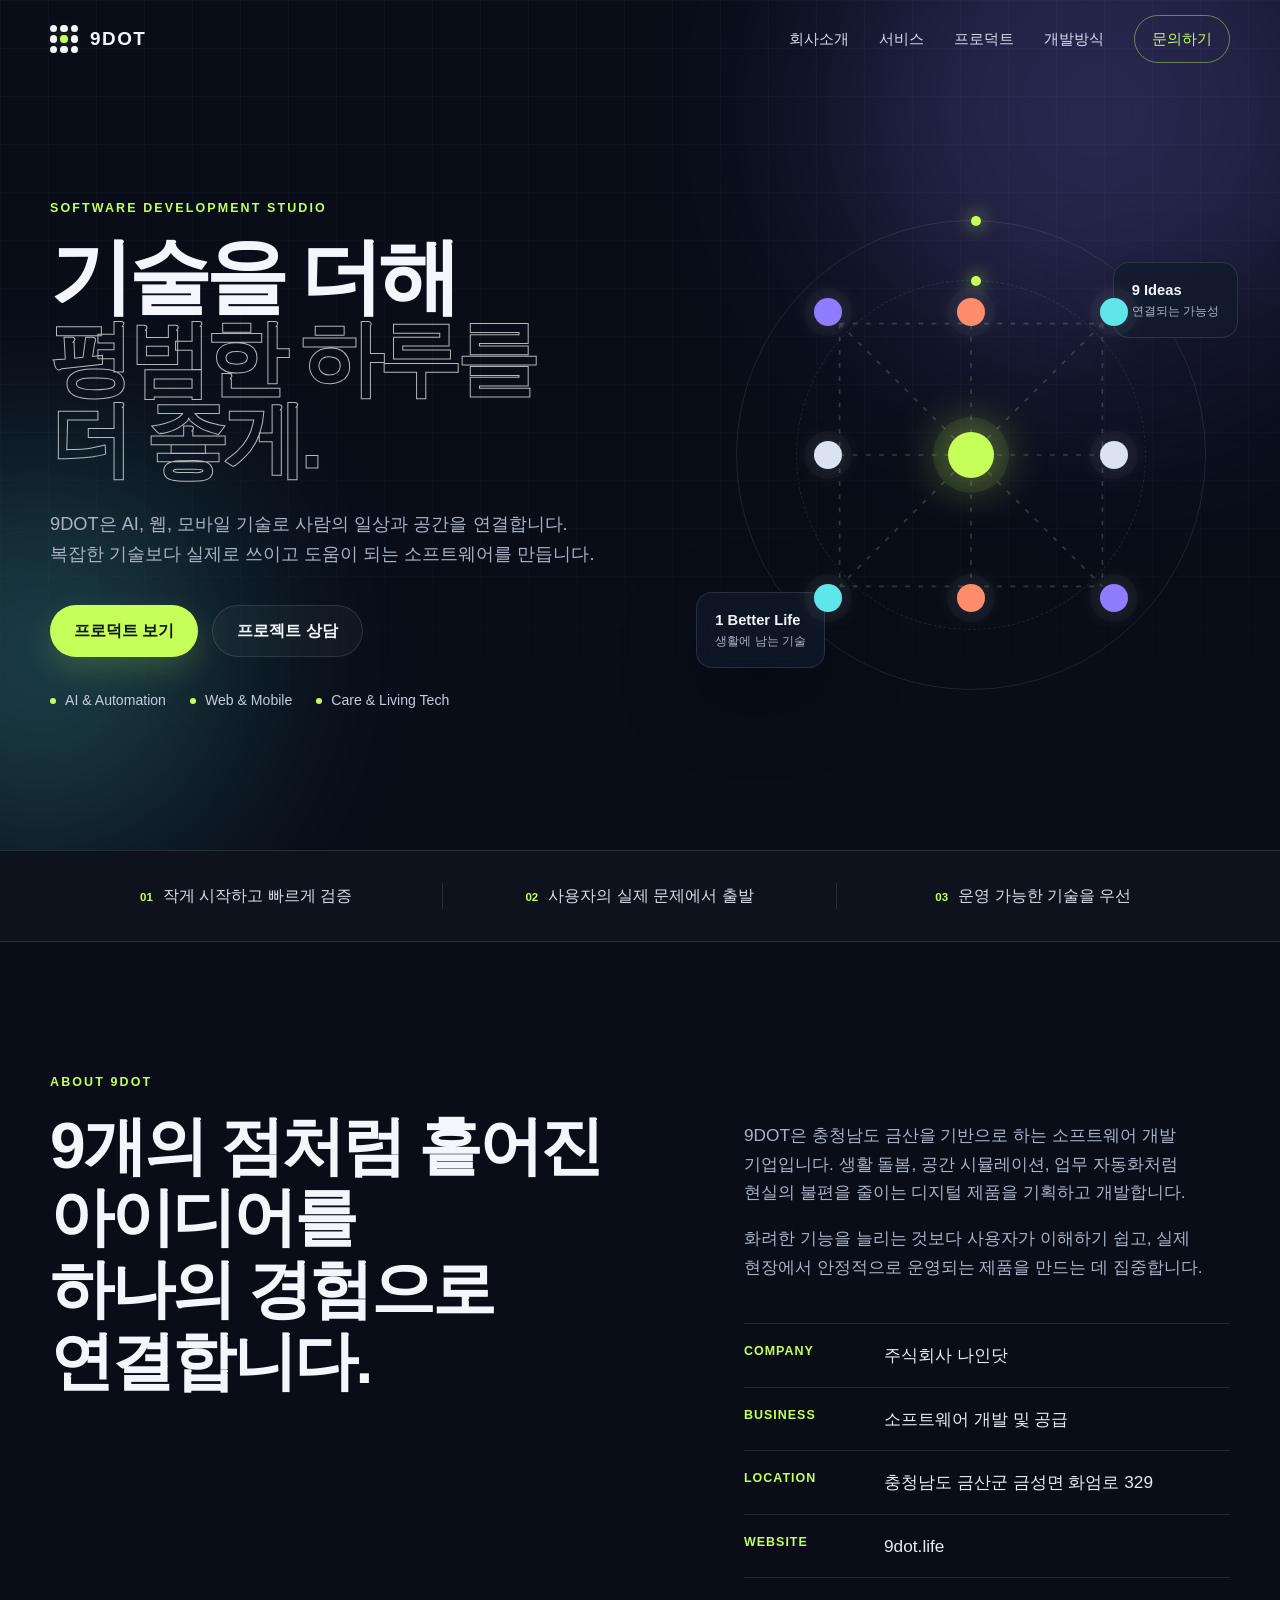
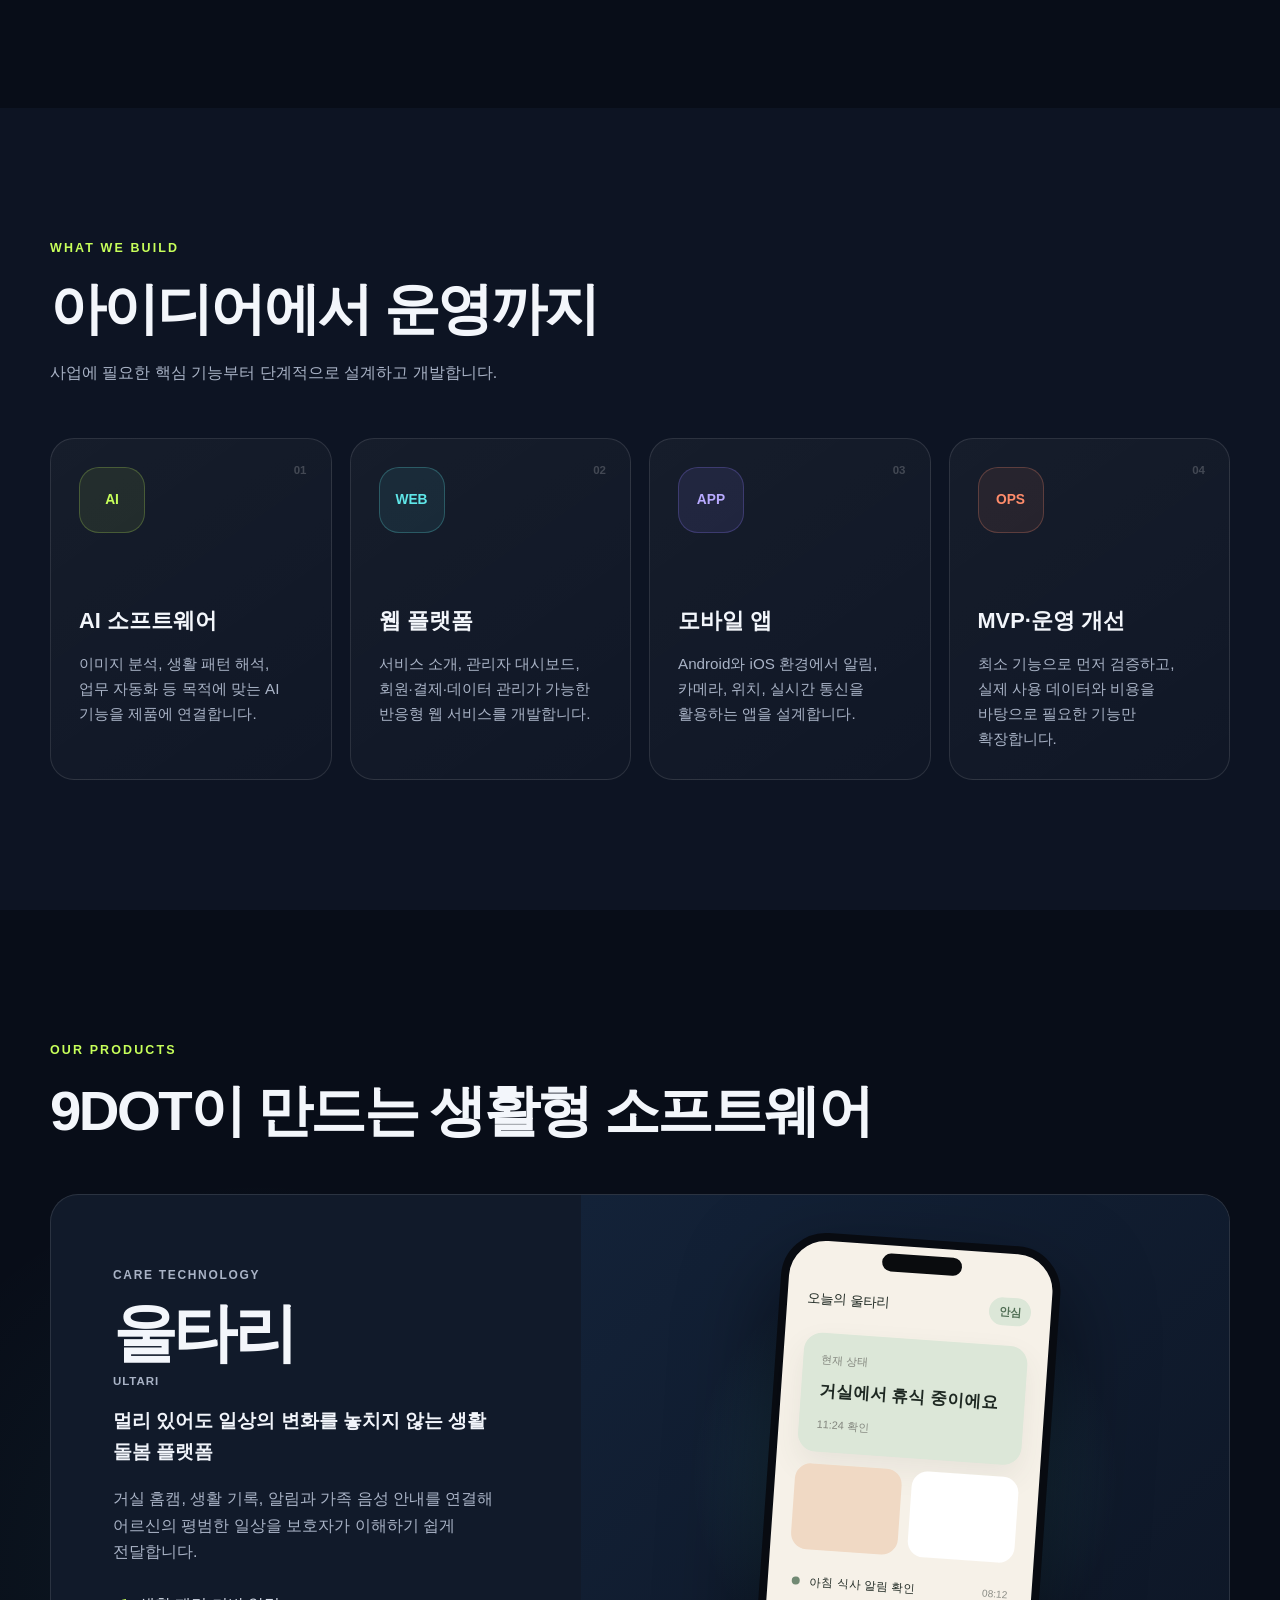
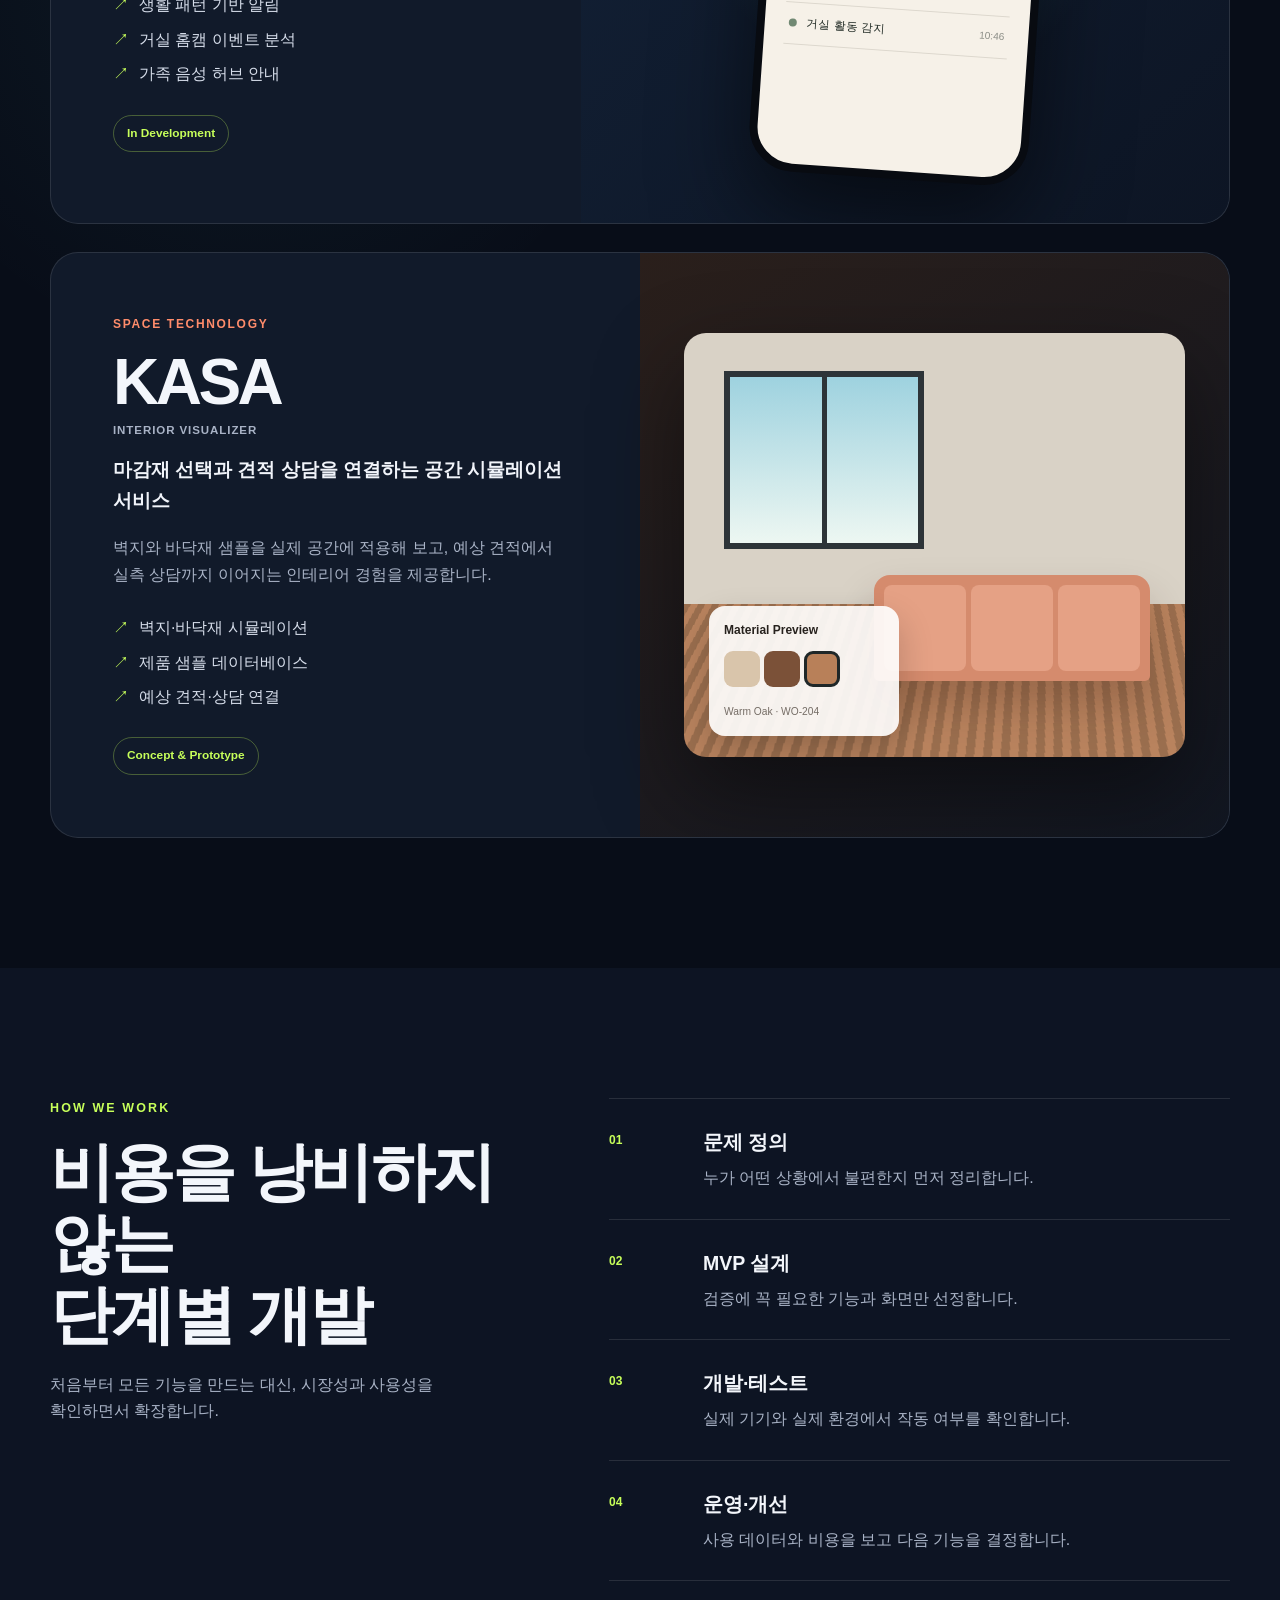
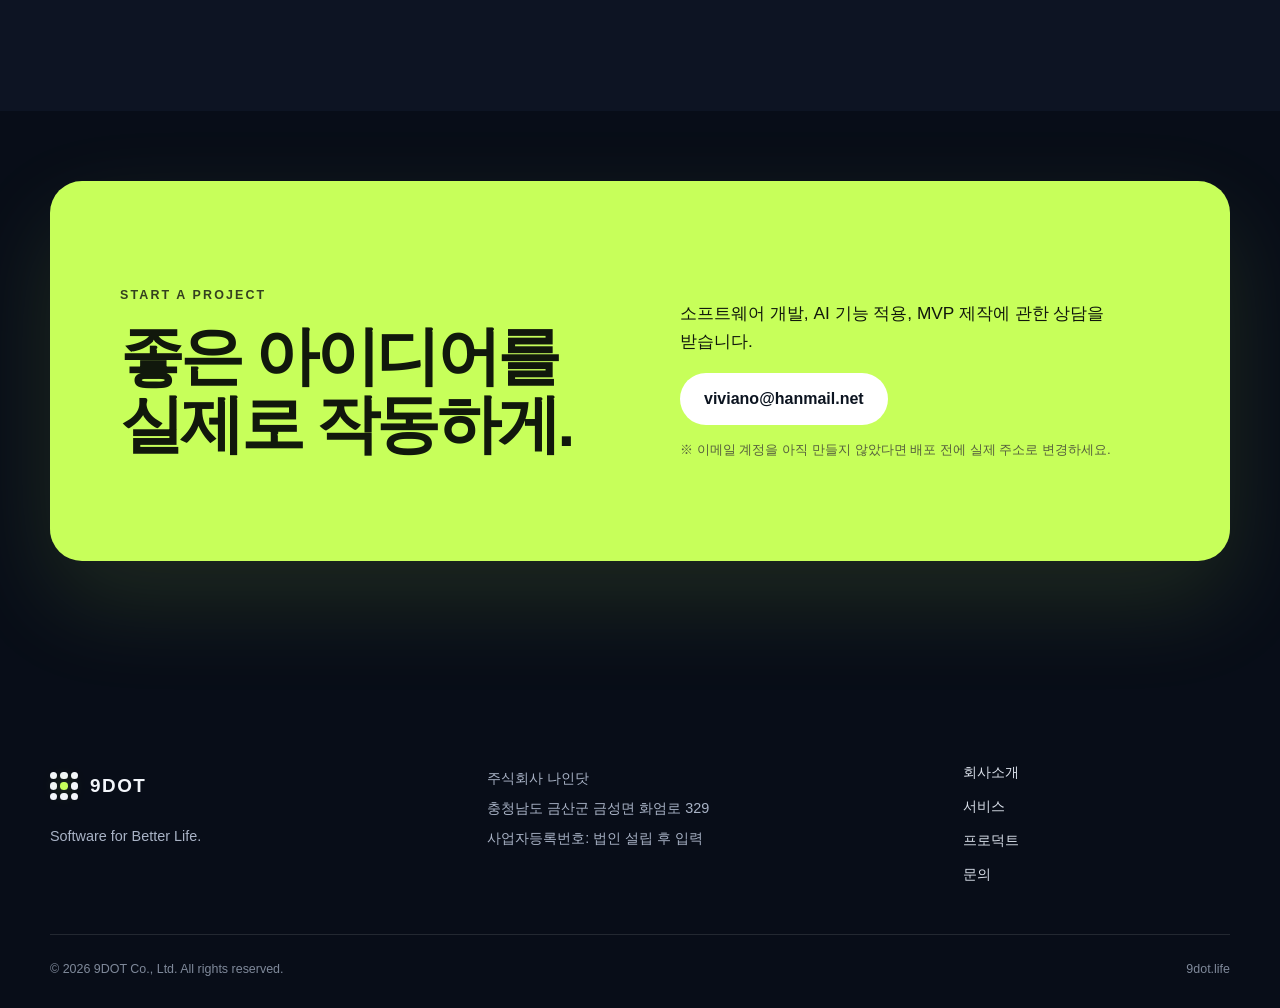
==== index.html @ e6e285f8 "Add files via upload" ====
<!doctype html>
<html lang="ko">
<head>
  <meta charset="utf-8" />
  <meta name="viewport" content="width=device-width, initial-scale=1" />
  <meta name="description" content="9DOT은 사람의 일상과 공간을 더 나은 경험으로 연결하는 소프트웨어 개발 기업입니다." />
  <meta name="theme-color" content="#0b1020" />
  <meta property="og:title" content="9DOT — Software for Better Life" />
  <meta property="og:description" content="AI, 웹·모바일, 생활 돌봄과 공간 경험을 연결하는 소프트웨어 개발 기업" />
  <meta property="og:type" content="website" />
  <meta property="og:url" content="https://9dot.life" />
  <title>9DOT | Software for Better Life</title>
  <link rel="icon" href="assets/favicon.svg" type="image/svg+xml" />
  <link rel="stylesheet" href="styles.css" />
</head>
<body>
  <a class="skip-link" href="#main">본문으로 바로가기</a>

  <header class="site-header" id="top">
    <div class="container nav-wrap">
      <a class="brand" href="#top" aria-label="9DOT 홈">
        <span class="brand-mark" aria-hidden="true">
          <i></i><i></i><i></i><i></i><i></i><i></i><i></i><i></i><i></i>
        </span>
        <span>9DOT</span>
      </a>

      <button class="menu-button" type="button" aria-expanded="false" aria-controls="primary-nav">
        <span></span><span></span><span></span>
        <span class="sr-only">메뉴 열기</span>
      </button>

      <nav id="primary-nav" class="primary-nav" aria-label="주요 메뉴">
        <a href="#about">회사소개</a>
        <a href="#services">서비스</a>
        <a href="#products">프로덕트</a>
        <a href="#process">개발방식</a>
        <a class="nav-cta" href="#contact">문의하기</a>
      </nav>
    </div>
  </header>

  <main id="main">
    <section class="hero section-grid">
      <div class="hero-glow glow-a"></div>
      <div class="hero-glow glow-b"></div>
      <div class="container hero-layout">
        <div class="hero-copy reveal">
          <p class="eyebrow">SOFTWARE DEVELOPMENT STUDIO</p>
          <h1>기술을 더해<br /><span>평범한 하루를 더 좋게.</span></h1>
          <p class="hero-text">
            9DOT은 AI, 웹, 모바일 기술로 사람의 일상과 공간을 연결합니다.
            복잡한 기술보다 실제로 쓰이고 도움이 되는 소프트웨어를 만듭니다.
          </p>
          <div class="hero-actions">
            <a class="button button-primary" href="#products">프로덕트 보기</a>
            <a class="button button-ghost" href="#contact">프로젝트 상담</a>
          </div>
          <ul class="hero-points" aria-label="핵심 분야">
            <li>AI &amp; Automation</li>
            <li>Web &amp; Mobile</li>
            <li>Care &amp; Living Tech</li>
          </ul>
        </div>

        <div class="hero-visual reveal" aria-label="9개의 점이 연결되는 그래픽">
          <div class="orbit orbit-1"></div>
          <div class="orbit orbit-2"></div>
          <div class="dot-matrix" aria-hidden="true">
            <span class="dot d1"></span><span class="dot d2"></span><span class="dot d3"></span>
            <span class="dot d4"></span><span class="dot d5 core"></span><span class="dot d6"></span>
            <span class="dot d7"></span><span class="dot d8"></span><span class="dot d9"></span>
            <svg class="connections" viewBox="0 0 360 360" aria-hidden="true">
              <path d="M70 70 L180 70 L290 70 M70 180 L180 180 L290 180 M70 290 L180 290 L290 290 M70 70 L70 180 L70 290 M180 70 L180 180 L180 290 M290 70 L290 180 L290 290 M70 70 L180 180 L290 290 M290 70 L180 180 L70 290" />
            </svg>
          </div>
          <div class="visual-card card-top">
            <strong>9 Ideas</strong>
            <span>연결되는 가능성</span>
          </div>
          <div class="visual-card card-bottom">
            <strong>1 Better Life</strong>
            <span>생활에 남는 기술</span>
          </div>
        </div>
      </div>
    </section>

    <section class="trust-strip" aria-label="9DOT 핵심 가치">
      <div class="container trust-grid">
        <p><span>01</span>작게 시작하고 빠르게 검증</p>
        <p><span>02</span>사용자의 실제 문제에서 출발</p>
        <p><span>03</span>운영 가능한 기술을 우선</p>
      </div>
    </section>

    <section id="about" class="section">
      <div class="container about-layout">
        <div class="section-heading reveal">
          <p class="eyebrow">ABOUT 9DOT</p>
          <h2>9개의 점처럼 흩어진 아이디어를<br />하나의 경험으로 연결합니다.</h2>
        </div>
        <div class="about-copy reveal">
          <p>
            9DOT은 충청남도 금산을 기반으로 하는 소프트웨어 개발 기업입니다.
            생활 돌봄, 공간 시뮬레이션, 업무 자동화처럼 현실의 불편을 줄이는 디지털 제품을 기획하고 개발합니다.
          </p>
          <p>
            화려한 기능을 늘리는 것보다 사용자가 이해하기 쉽고, 실제 현장에서 안정적으로 운영되는 제품을 만드는 데 집중합니다.
          </p>
          <dl class="company-facts">
            <div><dt>Company</dt><dd>주식회사 나인닷</dd></div>
            <div><dt>Business</dt><dd>소프트웨어 개발 및 공급</dd></div>
            <div><dt>Location</dt><dd>충청남도 금산군 금성면 화엄로 329</dd></div>
            <div><dt>Website</dt><dd>9dot.life</dd></div>
          </dl>
        </div>
      </div>
    </section>

    <section id="services" class="section section-muted">
      <div class="container">
        <div class="section-heading compact reveal">
          <p class="eyebrow">WHAT WE BUILD</p>
          <h2>아이디어에서 운영까지</h2>
          <p>사업에 필요한 핵심 기능부터 단계적으로 설계하고 개발합니다.</p>
        </div>

        <div class="service-grid">
          <article class="service-card reveal">
            <span class="service-number">01</span>
            <div class="service-icon" aria-hidden="true">AI</div>
            <h3>AI 소프트웨어</h3>
            <p>이미지 분석, 생활 패턴 해석, 업무 자동화 등 목적에 맞는 AI 기능을 제품에 연결합니다.</p>
          </article>
          <article class="service-card reveal">
            <span class="service-number">02</span>
            <div class="service-icon" aria-hidden="true">WEB</div>
            <h3>웹 플랫폼</h3>
            <p>서비스 소개, 관리자 대시보드, 회원·결제·데이터 관리가 가능한 반응형 웹 서비스를 개발합니다.</p>
          </article>
          <article class="service-card reveal">
            <span class="service-number">03</span>
            <div class="service-icon" aria-hidden="true">APP</div>
            <h3>모바일 앱</h3>
            <p>Android와 iOS 환경에서 알림, 카메라, 위치, 실시간 통신을 활용하는 앱을 설계합니다.</p>
          </article>
          <article class="service-card reveal">
            <span class="service-number">04</span>
            <div class="service-icon" aria-hidden="true">OPS</div>
            <h3>MVP·운영 개선</h3>
            <p>최소 기능으로 먼저 검증하고, 실제 사용 데이터와 비용을 바탕으로 필요한 기능만 확장합니다.</p>
          </article>
        </div>
      </div>
    </section>

    <section id="products" class="section products-section">
      <div class="container">
        <div class="section-heading compact reveal">
          <p class="eyebrow">OUR PRODUCTS</p>
          <h2>9DOT이 만드는 생활형 소프트웨어</h2>
        </div>

        <div class="product-list">
          <article class="product-card product-ultari reveal">
            <div class="product-info">
              <p class="product-label">CARE TECHNOLOGY</p>
              <h3>울타리 <span>ULTARI</span></h3>
              <p class="product-lead">멀리 있어도 일상의 변화를 놓치지 않는 생활 돌봄 플랫폼</p>
              <p>
                거실 홈캠, 생활 기록, 알림과 가족 음성 안내를 연결해 어르신의 평범한 일상을 보호자가 이해하기 쉽게 전달합니다.
              </p>
              <ul>
                <li>생활 패턴 기반 알림</li>
                <li>거실 홈캠 이벤트 분석</li>
                <li>가족 음성 허브 안내</li>
              </ul>
              <span class="status-badge">In Development</span>
            </div>
            <div class="product-preview" aria-hidden="true">
              <div class="phone-frame">
                <div class="phone-top"></div>
                <div class="app-head"><span>오늘의 울타리</span><b>안심</b></div>
                <div class="app-card main-status"><small>현재 상태</small><strong>거실에서 휴식 중이에요</strong><span>11:24 확인</span></div>
                <div class="app-row"><div></div><div></div></div>
                <div class="app-log"><i></i><span>아침 식사 알림 확인</span><time>08:12</time></div>
                <div class="app-log"><i></i><span>거실 활동 감지</span><time>10:46</time></div>
              </div>
            </div>
          </article>

          <article class="product-card product-kasa reveal">
            <div class="product-info">
              <p class="product-label">SPACE TECHNOLOGY</p>
              <h3>KASA <span>INTERIOR VISUALIZER</span></h3>
              <p class="product-lead">마감재 선택과 견적 상담을 연결하는 공간 시뮬레이션 서비스</p>
              <p>
                벽지와 바닥재 샘플을 실제 공간에 적용해 보고, 예상 견적에서 실측 상담까지 이어지는 인테리어 경험을 제공합니다.
              </p>
              <ul>
                <li>벽지·바닥재 시뮬레이션</li>
                <li>제품 샘플 데이터베이스</li>
                <li>예상 견적·상담 연결</li>
              </ul>
              <span class="status-badge">Concept &amp; Prototype</span>
            </div>
            <div class="product-preview kasa-preview" aria-hidden="true">
              <div class="room-scene">
                <div class="room-wall"></div>
                <div class="room-floor"></div>
                <div class="window"><span></span><span></span></div>
                <div class="sofa"><i></i><i></i><i></i></div>
                <div class="material-panel">
                  <strong>Material Preview</strong>
                  <span class="swatch s1"></span><span class="swatch s2"></span><span class="swatch s3 active"></span>
                  <small>Warm Oak · WO-204</small>
                </div>
              </div>
            </div>
          </article>
        </div>
      </div>
    </section>

    <section id="process" class="section section-muted">
      <div class="container process-layout">
        <div class="section-heading reveal">
          <p class="eyebrow">HOW WE WORK</p>
          <h2>비용을 낭비하지 않는<br />단계별 개발</h2>
          <p>처음부터 모든 기능을 만드는 대신, 시장성과 사용성을 확인하면서 확장합니다.</p>
        </div>
        <ol class="process-list">
          <li class="reveal"><span>01</span><div><h3>문제 정의</h3><p>누가 어떤 상황에서 불편한지 먼저 정리합니다.</p></div></li>
          <li class="reveal"><span>02</span><div><h3>MVP 설계</h3><p>검증에 꼭 필요한 기능과 화면만 선정합니다.</p></div></li>
          <li class="reveal"><span>03</span><div><h3>개발·테스트</h3><p>실제 기기와 실제 환경에서 작동 여부를 확인합니다.</p></div></li>
          <li class="reveal"><span>04</span><div><h3>운영·개선</h3><p>사용 데이터와 비용을 보고 다음 기능을 결정합니다.</p></div></li>
        </ol>
      </div>
    </section>

    <section id="contact" class="section contact-section">
      <div class="container contact-box reveal">
        <div>
          <p class="eyebrow">START A PROJECT</p>
          <h2>좋은 아이디어를<br />실제로 작동하게.</h2>
        </div>
        <div class="contact-copy">
          <p>소프트웨어 개발, AI 기능 적용, MVP 제작에 관한 상담을 받습니다.</p>
          <a class="button button-light" href="mailto:viviano@hanmail.net">viviano@hanmail.net</a>
          <small>※ 이메일 계정을 아직 만들지 않았다면 배포 전에 실제 주소로 변경하세요.</small>
        </div>
      </div>
    </section>
  </main>

  <footer class="site-footer">
    <div class="container footer-grid">
      <div>
        <a class="brand footer-brand" href="#top">
          <span class="brand-mark" aria-hidden="true">
            <i></i><i></i><i></i><i></i><i></i><i></i><i></i><i></i><i></i>
          </span>
          <span>9DOT</span>
        </a>
        <p>Software for Better Life.</p>
      </div>
      <div class="footer-info">
        <p>주식회사 나인닷</p>
        <p>충청남도 금산군 금성면 화엄로 329</p>
        <p>사업자등록번호: 법인 설립 후 입력</p>
      </div>
      <div class="footer-links">
        <a href="#about">회사소개</a>
        <a href="#services">서비스</a>
        <a href="#products">프로덕트</a>
        <a href="mailto:hello@9dot.life">문의</a>
      </div>
    </div>
    <div class="container footer-bottom">
      <p>© <span id="year"></span> 9DOT Co., Ltd. All rights reserved.</p>
      <p>9dot.life</p>
    </div>
  </footer>

  <script src="script.js"></script>
</body>
</html>
---- styles.css ----
:root {
  --bg: #080d18;
  --bg-soft: #0d1423;
  --surface: #111a2a;
  --surface-2: #172238;
  --text: #f3f6fb;
  --muted: #a9b3c6;
  --line: rgba(255,255,255,.11);
  --lime: #c7ff5a;
  --cyan: #5fe6e8;
  --violet: #8f7cff;
  --coral: #ff8c6b;
  --max: 1180px;
  --radius: 28px;
  --shadow: 0 30px 80px rgba(0,0,0,.28);
}

* { box-sizing: border-box; }
html { scroll-behavior: smooth; }
body {
  margin: 0;
  font-family: Pretendard, "Noto Sans KR", -apple-system, BlinkMacSystemFont, "Segoe UI", sans-serif;
  background: var(--bg);
  color: var(--text);
  line-height: 1.65;
  word-break: keep-all;
  overflow-x: hidden;
}
a { color: inherit; text-decoration: none; }
button, input, textarea { font: inherit; }
img, svg { display: block; max-width: 100%; }
.container { width: min(calc(100% - 40px), var(--max)); margin: 0 auto; }
.sr-only { position: absolute; width: 1px; height: 1px; padding: 0; margin: -1px; overflow: hidden; clip: rect(0,0,0,0); white-space: nowrap; border: 0; }
.skip-link { position: fixed; left: 16px; top: -100px; z-index: 999; background: #fff; color: #000; padding: 12px 18px; border-radius: 10px; }
.skip-link:focus { top: 16px; }

.site-header {
  position: fixed;
  inset: 0 0 auto;
  z-index: 100;
  border-bottom: 1px solid transparent;
  transition: .25s ease;
}
.site-header.scrolled { background: rgba(8,13,24,.78); border-color: var(--line); backdrop-filter: blur(18px); }
.nav-wrap { height: 78px; display: flex; align-items: center; justify-content: space-between; gap: 28px; }
.brand { display: inline-flex; align-items: center; gap: 12px; font-size: 1.18rem; font-weight: 850; letter-spacing: .08em; }
.brand-mark { width: 28px; height: 28px; display: grid; grid-template-columns: repeat(3,1fr); gap: 3px; }
.brand-mark i { width: 100%; aspect-ratio: 1; border-radius: 50%; background: var(--text); }
.brand-mark i:nth-child(5) { background: var(--lime); box-shadow: 0 0 16px rgba(199,255,90,.65); }
.primary-nav { display: flex; align-items: center; gap: 30px; color: #d5dbea; font-size: .95rem; }
.primary-nav a { transition: color .2s ease; }
.primary-nav a:hover { color: var(--lime); }
.nav-cta { border: 1px solid rgba(199,255,90,.45); padding: 10px 17px; border-radius: 999px; color: var(--lime); }
.menu-button { display: none; background: transparent; border: 0; padding: 8px; }
.menu-button span:not(.sr-only) { display: block; width: 24px; height: 2px; background: #fff; margin: 5px 0; }

.hero { position: relative; min-height: 850px; padding: 160px 0 100px; display: grid; align-items: center; overflow: hidden; }
.section-grid::before { content: ""; position: absolute; inset: 0; background-image: linear-gradient(rgba(255,255,255,.025) 1px, transparent 1px), linear-gradient(90deg, rgba(255,255,255,.025) 1px, transparent 1px); background-size: 48px 48px; mask-image: linear-gradient(to bottom, #000 0%, rgba(0,0,0,.7) 62%, transparent 100%); }
.hero-glow { position: absolute; border-radius: 50%; filter: blur(100px); opacity: .23; }
.glow-a { width: 520px; height: 520px; background: var(--violet); top: -150px; right: -80px; }
.glow-b { width: 380px; height: 380px; background: var(--cyan); left: -150px; bottom: 0; }
.hero-layout { position: relative; display: grid; grid-template-columns: 1.05fr .95fr; gap: 90px; align-items: center; }
.eyebrow { margin: 0 0 18px; color: var(--lime); font-size: .78rem; font-weight: 800; letter-spacing: .17em; }
.hero h1 { margin: 0; font-size: clamp(3.2rem, 6.5vw, 6.6rem); line-height: .98; letter-spacing: -.065em; font-weight: 850; }
.hero h1 span { color: transparent; -webkit-text-stroke: 1px rgba(255,255,255,.7); }
.hero-text { max-width: 690px; margin: 28px 0 0; color: var(--muted); font-size: 1.14rem; }
.hero-actions { display: flex; flex-wrap: wrap; gap: 14px; margin-top: 36px; }
.button { display: inline-flex; align-items: center; justify-content: center; min-height: 52px; padding: 0 24px; border-radius: 999px; font-weight: 750; transition: transform .2s ease, box-shadow .2s ease, background .2s ease; }
.button:hover { transform: translateY(-2px); }
.button-primary { background: var(--lime); color: #10150c; box-shadow: 0 12px 30px rgba(199,255,90,.18); }
.button-ghost { border: 1px solid var(--line); background: rgba(255,255,255,.035); }
.button-light { background: #fff; color: #0c1420; }
.hero-points { display: flex; flex-wrap: wrap; gap: 11px 24px; margin: 32px 0 0; padding: 0; list-style: none; color: #c5cede; font-size: .88rem; }
.hero-points li::before { content: ""; display: inline-block; width: 6px; height: 6px; border-radius: 50%; background: var(--lime); margin: 0 9px 1px 0; }

.hero-visual { position: relative; min-height: 510px; display: grid; place-items: center; }
.dot-matrix { width: min(100%, 430px); aspect-ratio: 1; position: relative; display: grid; grid-template-columns: repeat(3,1fr); grid-template-rows: repeat(3,1fr); place-items: center; }
.dot { width: 28px; height: 28px; border-radius: 50%; background: #dbe3f1; z-index: 2; box-shadow: 0 0 0 10px rgba(255,255,255,.025), 0 0 26px rgba(255,255,255,.16); }
.dot.core { width: 46px; height: 46px; background: var(--lime); box-shadow: 0 0 0 15px rgba(199,255,90,.08), 0 0 50px rgba(199,255,90,.7); animation: pulse 2.6s ease-in-out infinite; }
.dot.d1,.dot.d9 { background: var(--violet); }
.dot.d3,.dot.d7 { background: var(--cyan); }
.dot.d2,.dot.d8 { background: var(--coral); }
.connections { position: absolute; inset: 0; width: 100%; height: 100%; overflow: visible; }
.connections path { fill: none; stroke: rgba(255,255,255,.17); stroke-width: 1.4; stroke-dasharray: 4 7; }
.orbit { position: absolute; border: 1px solid rgba(255,255,255,.09); border-radius: 50%; }
.orbit-1 { width: 470px; height: 470px; animation: spin 28s linear infinite; }
.orbit-2 { width: 350px; height: 350px; border-style: dashed; animation: spin 18s linear infinite reverse; }
.orbit-1::before,.orbit-2::before { content: ""; position: absolute; width: 10px; height: 10px; border-radius: 50%; background: var(--lime); top: -5px; left: 50%; box-shadow: 0 0 18px var(--lime); }
.visual-card { position: absolute; padding: 15px 18px; background: rgba(17,26,42,.72); border: 1px solid var(--line); border-radius: 16px; backdrop-filter: blur(16px); box-shadow: var(--shadow); }
.visual-card strong,.visual-card span { display: block; }
.visual-card strong { font-size: .92rem; }
.visual-card span { color: var(--muted); font-size: .74rem; }
.card-top { top: 62px; right: -8px; }
.card-bottom { left: -16px; bottom: 42px; }
@keyframes spin { to { transform: rotate(360deg); } }
@keyframes pulse { 50% { transform: scale(1.12); box-shadow: 0 0 0 22px rgba(199,255,90,.04), 0 0 70px rgba(199,255,90,.72); } }

.trust-strip { border-top: 1px solid var(--line); border-bottom: 1px solid var(--line); background: rgba(255,255,255,.018); }
.trust-grid { min-height: 90px; display: grid; grid-template-columns: repeat(3,1fr); align-items: center; }
.trust-grid p { margin: 0; padding: 0 26px; color: #d8deea; text-align: center; border-right: 1px solid var(--line); }
.trust-grid p:last-child { border-right: 0; }
.trust-grid span { color: var(--lime); font-size: .72rem; font-weight: 800; margin-right: 10px; }

.section { padding: 130px 0; }
.section-muted { background: var(--bg-soft); }
.section-heading h2 { margin: 0; font-size: clamp(2.35rem, 5vw, 4.7rem); line-height: 1.12; letter-spacing: -.045em; }
.section-heading > p:last-child { color: var(--muted); max-width: 600px; margin-top: 20px; }
.section-heading.compact { margin-bottom: 52px; }
.section-heading.compact h2 { font-size: clamp(2.15rem, 4.4vw, 4rem); }
.about-layout { display: grid; grid-template-columns: 1.1fr .9fr; gap: 100px; }
.about-copy { padding-top: 32px; color: var(--muted); font-size: 1.08rem; }
.company-facts { margin: 42px 0 0; display: grid; gap: 0; border-top: 1px solid var(--line); }
.company-facts div { display: grid; grid-template-columns: 120px 1fr; gap: 20px; padding: 17px 0; border-bottom: 1px solid var(--line); }
.company-facts dt { color: var(--lime); font-size: .78rem; font-weight: 800; text-transform: uppercase; letter-spacing: .08em; }
.company-facts dd { margin: 0; color: #e6ebf4; }

.service-grid { display: grid; grid-template-columns: repeat(4,1fr); gap: 18px; }
.service-card { position: relative; min-height: 340px; padding: 28px; border: 1px solid var(--line); border-radius: 24px; background: linear-gradient(145deg, rgba(255,255,255,.04), rgba(255,255,255,.015)); overflow: hidden; transition: transform .25s ease, border-color .25s ease; }
.service-card:hover { transform: translateY(-7px); border-color: rgba(199,255,90,.45); }
.service-number { position: absolute; right: 24px; top: 22px; color: rgba(255,255,255,.2); font-size: .72rem; font-weight: 800; }
.service-icon { width: 66px; height: 66px; display: grid; place-items: center; margin-bottom: 70px; border-radius: 20px; background: rgba(199,255,90,.08); border: 1px solid rgba(199,255,90,.22); color: var(--lime); font-weight: 900; font-size: .86rem; }
.service-card:nth-child(2) .service-icon { background: rgba(95,230,232,.08); border-color: rgba(95,230,232,.25); color: var(--cyan); }
.service-card:nth-child(3) .service-icon { background: rgba(143,124,255,.1); border-color: rgba(143,124,255,.25); color: #b8aaff; }
.service-card:nth-child(4) .service-icon { background: rgba(255,140,107,.08); border-color: rgba(255,140,107,.25); color: var(--coral); }
.service-card h3 { font-size: 1.36rem; margin: 0 0 12px; }
.service-card p { margin: 0; color: var(--muted); font-size: .95rem; }

.products-section { background: radial-gradient(circle at 20% 40%, rgba(95,230,232,.06), transparent 28%), var(--bg); }
.product-list { display: grid; gap: 28px; }
.product-card { min-height: 560px; display: grid; grid-template-columns: .9fr 1.1fr; overflow: hidden; border: 1px solid var(--line); border-radius: var(--radius); background: var(--surface); }
.product-info { padding: 62px; align-self: center; }
.product-label { margin: 0 0 15px; color: var(--cyan); font-size: .75rem; font-weight: 850; letter-spacing: .14em; }
.product-info h3 { margin: 0; font-size: clamp(2.4rem, 5vw, 4.8rem); line-height: 1; letter-spacing: -.055em; }
.product-info h3 span { display: block; margin-top: 11px; color: var(--muted); font-size: .72rem; letter-spacing: .08em; }
.product-lead { color: #f1f4fa !important; font-size: 1.17rem !important; font-weight: 650; }
.product-info p { color: var(--muted); }
.product-info ul { list-style: none; margin: 27px 0; padding: 0; color: #d6ddea; }
.product-info li { margin: 8px 0; }
.product-info li::before { content: "↗"; color: var(--lime); margin-right: 10px; }
.status-badge { display: inline-flex; padding: 8px 13px; border-radius: 999px; border: 1px solid rgba(199,255,90,.3); color: var(--lime); font-size: .74rem; font-weight: 800; }
.product-preview { min-height: 560px; display: grid; place-items: center; padding: 44px; background: radial-gradient(circle at 50% 45%, rgba(95,230,232,.2), transparent 45%), linear-gradient(135deg, #132238, #0d1524); }
.phone-frame { width: 280px; height: 540px; padding: 30px 20px 20px; border: 8px solid #080b11; border-radius: 45px; background: #f6f1e8; color: #1e2822; box-shadow: 0 40px 90px rgba(0,0,0,.55); transform: rotate(4deg); }
.phone-top { width: 80px; height: 18px; margin: -22px auto 18px; border-radius: 999px; background: #0a0c0e; }
.app-head { display: flex; justify-content: space-between; align-items: center; font-size: .84rem; }
.app-head b { color: #506e54; background: #dce7d8; border-radius: 999px; padding: 5px 10px; font-size: .7rem; }
.app-card { border-radius: 18px; padding: 18px; background: #fff; margin-top: 20px; box-shadow: 0 13px 30px rgba(69,73,60,.08); }
.app-card small,.app-card span { display: block; color: #83867e; font-size: .68rem; }
.app-card strong { display: block; margin: 8px 0 11px; font-size: 1.04rem; }
.main-status { background: #dce7d8; }
.app-row { display: grid; grid-template-columns: 1fr 1fr; gap: 10px; margin: 12px 0; }
.app-row div { height: 86px; border-radius: 16px; background: #fff; }
.app-row div:first-child { background: #f0d9c4; }
.app-log { display: grid; grid-template-columns: 10px 1fr auto; align-items: center; gap: 8px; padding: 11px 4px; border-bottom: 1px solid #ddd8ce; font-size: .72rem; }
.app-log i { width: 8px; height: 8px; border-radius: 50%; background: #718973; }
.app-log time { color: #8b8d86; font-size: .63rem; }
.product-kasa { grid-template-columns: 1fr 1fr; }
.product-kasa .product-label { color: var(--coral); }
.kasa-preview { background: radial-gradient(circle at 50% 50%, rgba(255,140,107,.18), transparent 46%), linear-gradient(145deg, #2a1f1b, #111621); }
.room-scene { position: relative; width: min(100%, 550px); aspect-ratio: 1.18; overflow: hidden; border-radius: 22px; box-shadow: 0 35px 90px rgba(0,0,0,.45); perspective: 1000px; }
.room-wall { position: absolute; inset: 0 0 36%; background: #d9d2c6; }
.room-floor { position: absolute; inset: 64% 0 0; background: repeating-linear-gradient(100deg, #9a6e4e 0 7px, #b9835e 7px 14px); transform: perspective(420px) rotateX(26deg); transform-origin: top; }
.window { position: absolute; width: 40%; height: 42%; left: 8%; top: 9%; display: grid; grid-template-columns: 1fr 1fr; gap: 5px; padding: 6px; background: #2d3438; }
.window span { background: linear-gradient(#9ed2df, #edf7f2); }
.sofa { position: absolute; width: 55%; height: 25%; right: 7%; bottom: 18%; border-radius: 16px 16px 5px 5px; background: #d58b6d; display: flex; gap: 5px; padding: 10px; box-shadow: 0 25px 40px rgba(62,32,20,.25); }
.sofa i { flex: 1; border-radius: 8px; background: #e5a185; }
.material-panel { position: absolute; left: 5%; bottom: 5%; width: 190px; padding: 15px; border-radius: 16px; background: rgba(255,255,255,.9); color: #27221e; box-shadow: 0 15px 35px rgba(0,0,0,.2); }
.material-panel strong,.material-panel small { display: block; }
.material-panel strong { margin-bottom: 10px; font-size: .75rem; }
.material-panel small { margin-top: 9px; color: #756d66; font-size: .64rem; }
.swatch { display: inline-block; width: 36px; height: 36px; border-radius: 9px; margin-right: 4px; border: 3px solid transparent; }
.swatch.active { border-color: #1f2728; }
.s1 { background: #d9c5ab; }.s2 { background: #7b5138; }.s3 { background: #b88059; }

.process-layout { display: grid; grid-template-columns: .85fr 1.15fr; gap: 100px; }
.process-list { margin: 0; padding: 0; list-style: none; border-top: 1px solid var(--line); }
.process-list li { display: grid; grid-template-columns: 70px 1fr; gap: 24px; padding: 27px 0; border-bottom: 1px solid var(--line); }
.process-list > li > span { color: var(--lime); font-size: .75rem; font-weight: 850; padding-top: 5px; }
.process-list h3 { margin: 0 0 7px; font-size: 1.22rem; }
.process-list p { margin: 0; color: var(--muted); }

.contact-section { padding-top: 70px; }
.contact-box { min-height: 380px; display: grid; grid-template-columns: 1fr 1fr; gap: 80px; align-items: center; padding: 65px 70px; border-radius: 32px; background: var(--lime); color: #11180c; box-shadow: 0 40px 100px rgba(199,255,90,.12); }
.contact-box .eyebrow { color: #34411f; }
.contact-box h2 { margin: 0; font-size: clamp(2.5rem, 5vw, 4.8rem); line-height: 1.05; letter-spacing: -.055em; }
.contact-copy p { font-size: 1.08rem; }
.contact-copy small { display: block; margin-top: 14px; color: #56603e; }

.site-footer { padding: 70px 0 28px; }
.footer-grid { display: grid; grid-template-columns: 1fr 1.1fr .7fr; gap: 55px; padding-bottom: 48px; border-bottom: 1px solid var(--line); }
.footer-brand { margin-bottom: 18px; }
.footer-grid p { margin: 6px 0; color: var(--muted); font-size: .9rem; }
.footer-links { display: grid; align-content: start; gap: 10px; }
.footer-links a { color: #dbe1eb; font-size: .9rem; }
.footer-bottom { padding-top: 24px; display: flex; justify-content: space-between; color: #7f899a; font-size: .78rem; }
.footer-bottom p { margin: 0; }

.reveal { opacity: 0; transform: translateY(28px); transition: opacity .7s ease, transform .7s ease; }
.reveal.visible { opacity: 1; transform: translateY(0); }

@media (max-width: 980px) {
  .hero { min-height: auto; }
  .hero-layout,.about-layout,.process-layout { grid-template-columns: 1fr; gap: 55px; }
  .hero-copy { padding-top: 30px; }
  .hero-visual { min-height: 470px; }
  .service-grid { grid-template-columns: repeat(2,1fr); }
  .product-card,.product-kasa { grid-template-columns: 1fr; }
  .product-preview { min-height: 500px; }
  .contact-box { grid-template-columns: 1fr; gap: 30px; }
}

@media (max-width: 760px) {
  .container { width: min(calc(100% - 28px), var(--max)); }
  .nav-wrap { height: 68px; }
  .menu-button { display: block; }
  .primary-nav { position: fixed; top: 68px; left: 14px; right: 14px; display: none; flex-direction: column; align-items: stretch; gap: 0; padding: 14px; border: 1px solid var(--line); border-radius: 18px; background: rgba(10,16,29,.97); backdrop-filter: blur(18px); }
  .primary-nav.open { display: flex; }
  .primary-nav a { padding: 13px 12px; }
  .nav-cta { margin-top: 5px; text-align: center; }
  .hero { padding: 130px 0 80px; }
  .hero h1 { font-size: clamp(3rem, 16vw, 5rem); }
  .hero-text { font-size: 1rem; }
  .hero-visual { min-height: 390px; }
  .dot-matrix { width: 320px; }
  .orbit-1 { width: 350px; height: 350px; }
  .orbit-2 { width: 270px; height: 270px; }
  .visual-card { display: none; }
  .trust-grid { grid-template-columns: 1fr; padding: 12px 0; }
  .trust-grid p { padding: 14px; border-right: 0; border-bottom: 1px solid var(--line); }
  .trust-grid p:last-child { border-bottom: 0; }
  .section { padding: 90px 0; }
  .section-heading h2 { font-size: 2.55rem; }
  .service-grid { grid-template-columns: 1fr; }
  .service-card { min-height: 275px; }
  .service-icon { margin-bottom: 42px; }
  .product-info { padding: 38px 26px; }
  .product-preview { min-height: 420px; padding: 25px; }
  .phone-frame { transform: none; width: 250px; height: 490px; }
  .room-scene { min-width: 430px; transform: scale(.82); }
  .company-facts div { grid-template-columns: 1fr; gap: 5px; }
  .process-list li { grid-template-columns: 48px 1fr; gap: 12px; }
  .contact-box { padding: 42px 28px; border-radius: 24px; }
  .footer-grid { grid-template-columns: 1fr; gap: 28px; }
  .footer-bottom { flex-direction: column; gap: 6px; }
}

@media (prefers-reduced-motion: reduce) {
  html { scroll-behavior: auto; }
  *, *::before, *::after { animation-duration: .01ms !important; animation-iteration-count: 1 !important; transition-duration: .01ms !important; }
  .reveal { opacity: 1; transform: none; }
}
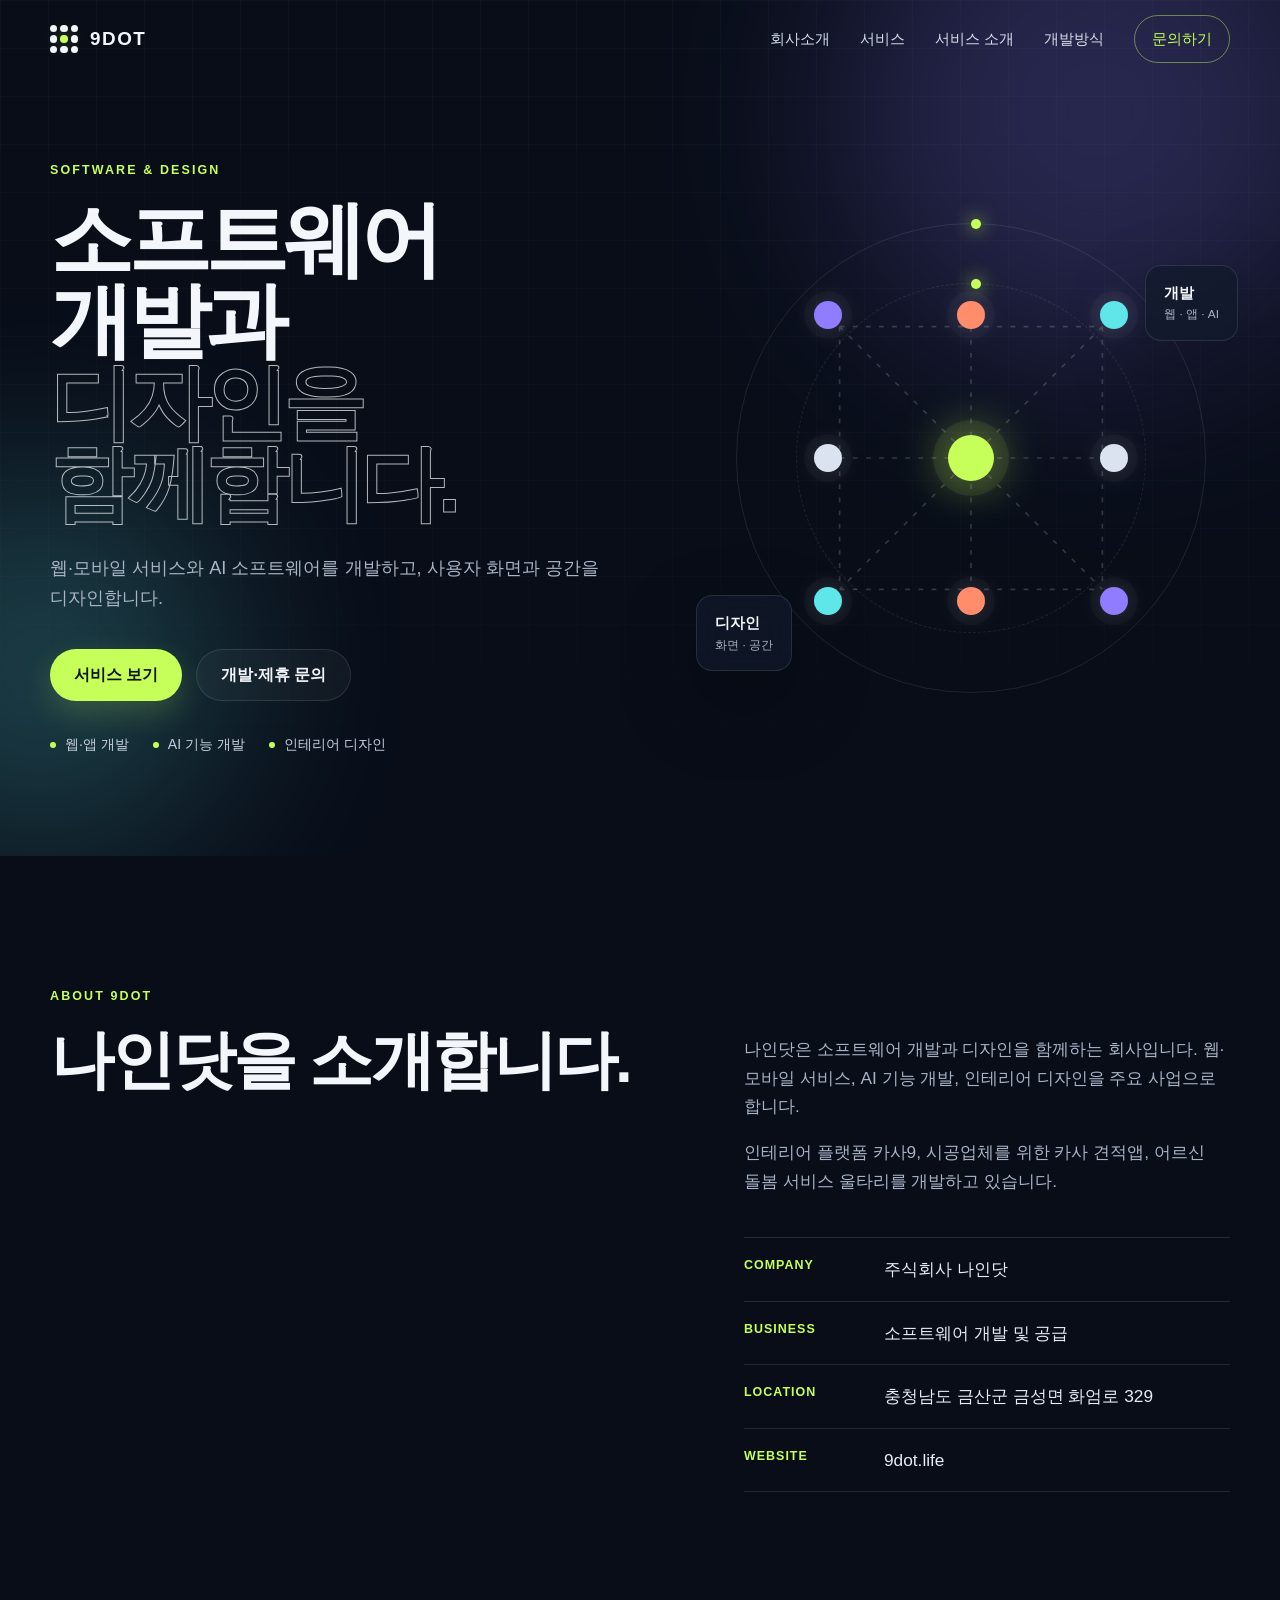
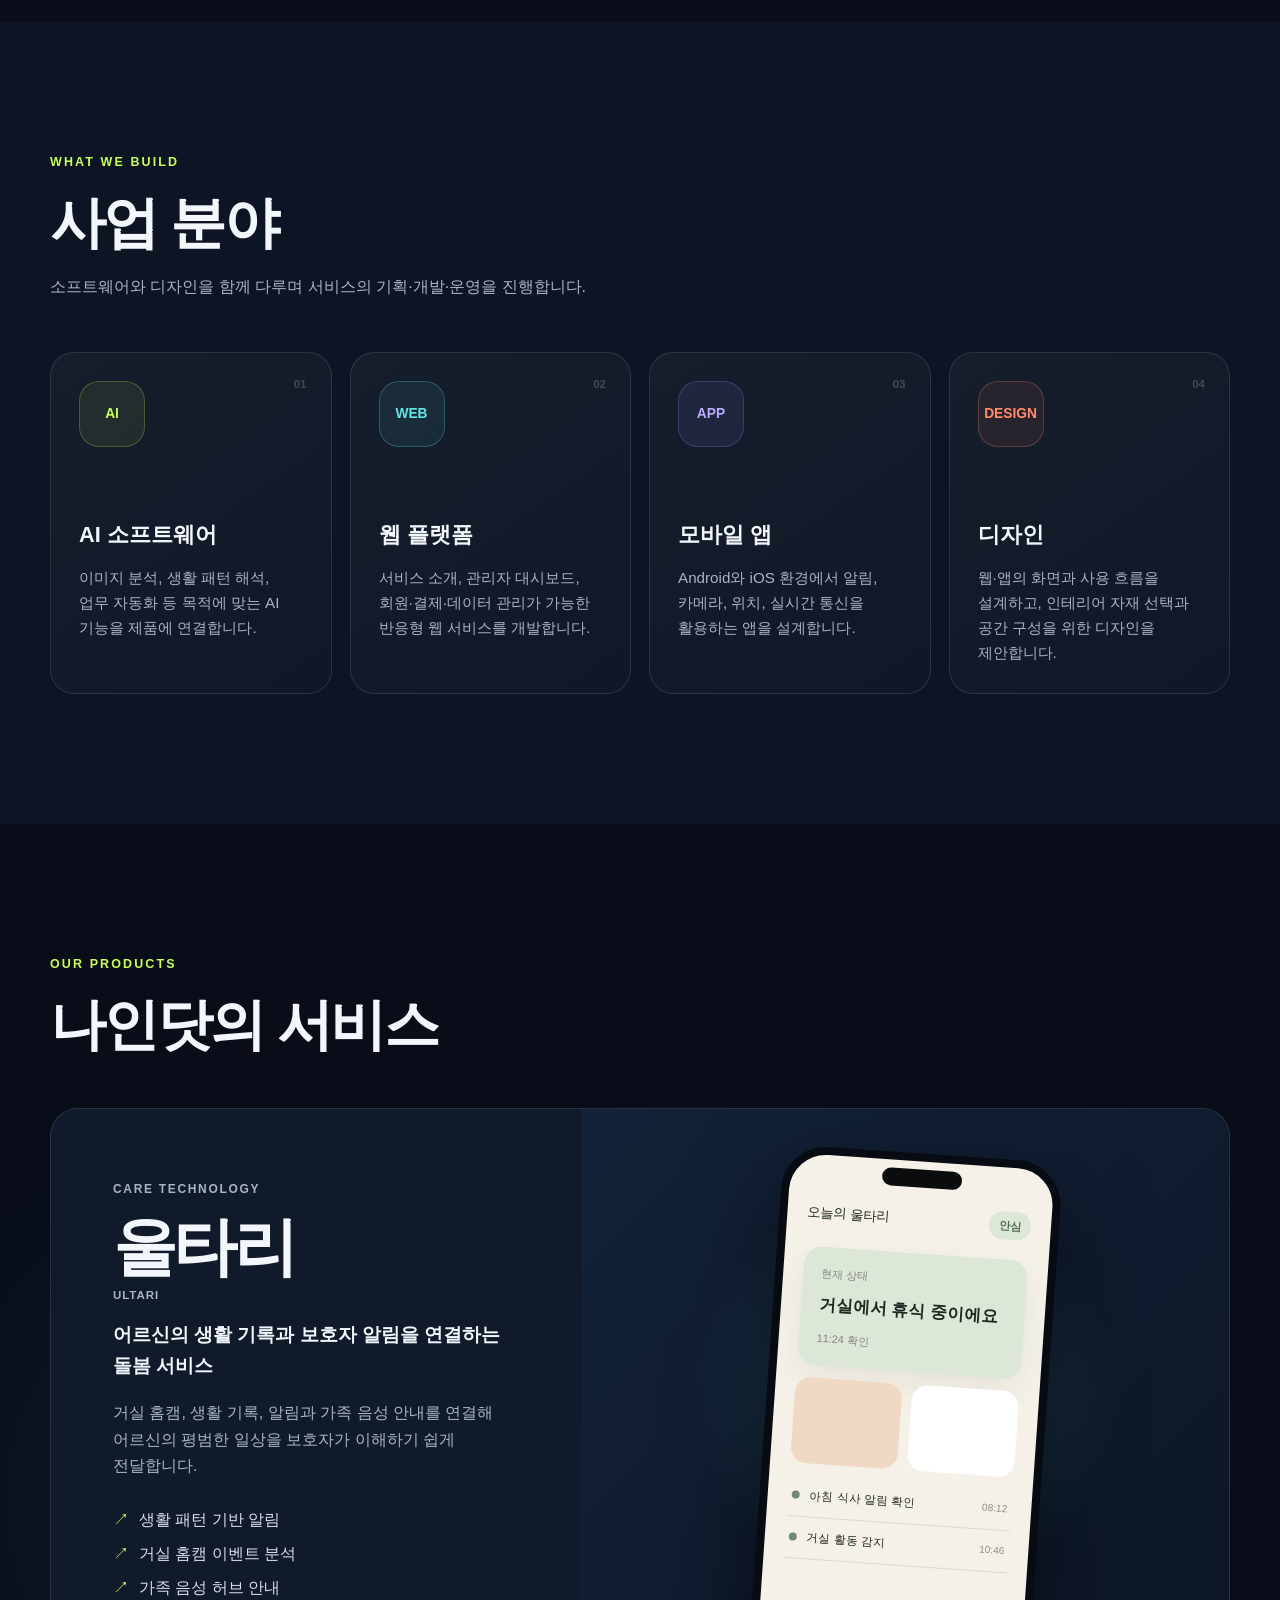
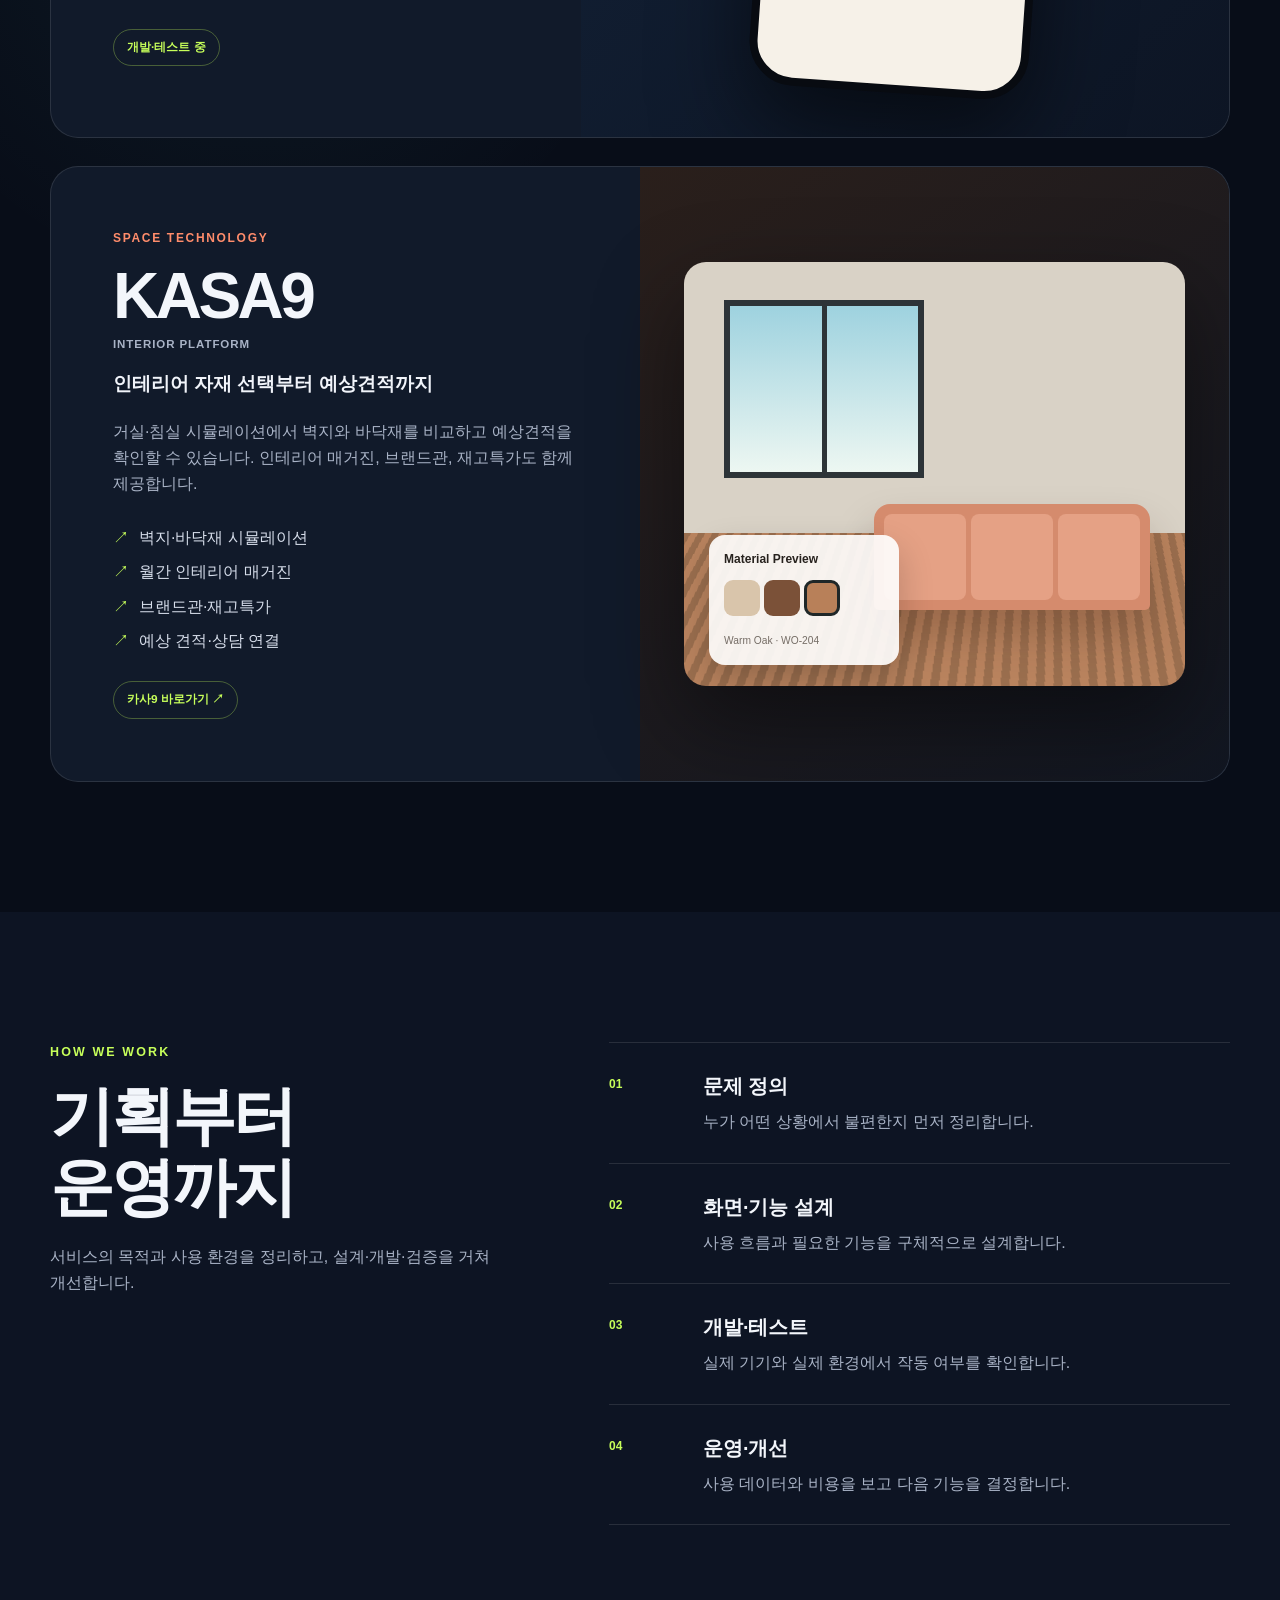
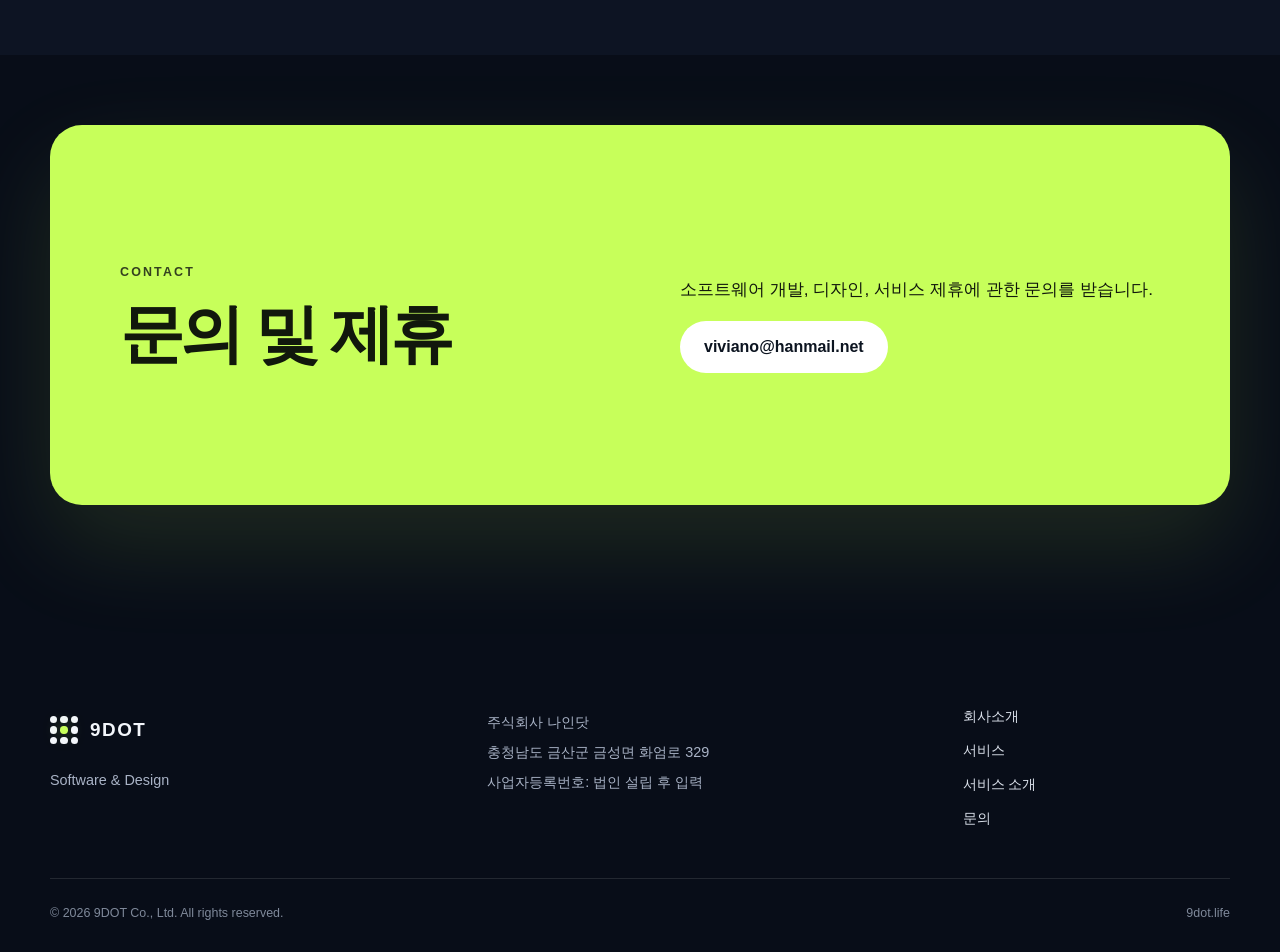
==== commit 29d174e2: "Replace abstract homepage slogans with clear software and design copy" ====
--- a/index.html
+++ b/index.html
@@ -3,13 +3,13 @@
 <head>
   <meta charset="utf-8" />
   <meta name="viewport" content="width=device-width, initial-scale=1" />
-  <meta name="description" content="9DOT은 사람의 일상과 공간을 더 나은 경험으로 연결하는 소프트웨어 개발 기업입니다." />
+  <meta name="description" content="주식회사 나인닷은 소프트웨어와 디자인을 바탕으로 생활 돌봄, 인테리어, 업무를 위한 서비스를 개발합니다." />
   <meta name="theme-color" content="#0b1020" />
-  <meta property="og:title" content="9DOT — Software for Better Life" />
-  <meta property="og:description" content="AI, 웹·모바일, 생활 돌봄과 공간 경험을 연결하는 소프트웨어 개발 기업" />
+  <meta property="og:title" content="9DOT — Software &amp; Design" />
+  <meta property="og:description" content="주식회사 나인닷 | 소프트웨어 개발 · 웹·모바일 서비스 · 인테리어 디자인" />
   <meta property="og:type" content="website" />
   <meta property="og:url" content="https://9dot.life" />
-  <title>9DOT | Software for Better Life</title>
+  <title>9DOT | Software &amp; Design</title>
   <link rel="icon" href="assets/favicon.svg" type="image/svg+xml" />
   <link rel="stylesheet" href="styles.css" />
 </head>
@@ -33,7 +33,7 @@
       <nav id="primary-nav" class="primary-nav" aria-label="주요 메뉴">
         <a href="#about">회사소개</a>
         <a href="#services">서비스</a>
-        <a href="#products">프로덕트</a>
+        <a href="#products">서비스 소개</a>
         <a href="#process">개발방식</a>
         <a class="nav-cta" href="#contact">문의하기</a>
       </nav>
@@ -46,20 +46,20 @@
       <div class="hero-glow glow-b"></div>
       <div class="container hero-layout">
         <div class="hero-copy reveal">
-          <p class="eyebrow">SOFTWARE DEVELOPMENT STUDIO</p>
-          <h1>기술을 더해<br /><span>평범한 하루를 더 좋게.</span></h1>
+          <p class="eyebrow">SOFTWARE &amp; DESIGN</p>
+          <h1>소프트웨어 개발과<br /><span>디자인을 함께합니다.</span></h1>
           <p class="hero-text">
-            9DOT은 AI, 웹, 모바일 기술로 사람의 일상과 공간을 연결합니다.
-            복잡한 기술보다 실제로 쓰이고 도움이 되는 소프트웨어를 만듭니다.
+            웹·모바일 서비스와 AI 소프트웨어를 개발하고,
+            사용자 화면과 공간을 디자인합니다.
           </p>
           <div class="hero-actions">
-            <a class="button button-primary" href="#products">프로덕트 보기</a>
-            <a class="button button-ghost" href="#contact">프로젝트 상담</a>
+            <a class="button button-primary" href="#products">서비스 보기</a>
+            <a class="button button-ghost" href="#contact">개발·제휴 문의</a>
           </div>
           <ul class="hero-points" aria-label="핵심 분야">
-            <li>AI &amp; Automation</li>
-            <li>Web &amp; Mobile</li>
-            <li>Care &amp; Living Tech</li>
+            <li>웹·앱 개발</li>
+            <li>AI 기능 개발</li>
+            <li>인테리어 디자인</li>
           </ul>
         </div>
 
@@ -75,38 +75,31 @@
             </svg>
           </div>
           <div class="visual-card card-top">
-            <strong>9 Ideas</strong>
-            <span>연결되는 가능성</span>
+            <strong>개발</strong>
+            <span>웹 · 앱 · AI</span>
           </div>
           <div class="visual-card card-bottom">
-            <strong>1 Better Life</strong>
-            <span>생활에 남는 기술</span>
-          </div>
-        </div>
-      </div>
-    </section>
-
-    <section class="trust-strip" aria-label="9DOT 핵심 가치">
-      <div class="container trust-grid">
-        <p><span>01</span>작게 시작하고 빠르게 검증</p>
-        <p><span>02</span>사용자의 실제 문제에서 출발</p>
-        <p><span>03</span>운영 가능한 기술을 우선</p>
-      </div>
-    </section>
+            <strong>디자인</strong>
+            <span>화면 · 공간</span>
+          </div>
+        </div>
+      </div>
+    </section>
+
 
     <section id="about" class="section">
       <div class="container about-layout">
         <div class="section-heading reveal">
           <p class="eyebrow">ABOUT 9DOT</p>
-          <h2>9개의 점처럼 흩어진 아이디어를<br />하나의 경험으로 연결합니다.</h2>
+          <h2>나인닷을 소개합니다.</h2>
         </div>
         <div class="about-copy reveal">
           <p>
-            9DOT은 충청남도 금산을 기반으로 하는 소프트웨어 개발 기업입니다.
-            생활 돌봄, 공간 시뮬레이션, 업무 자동화처럼 현실의 불편을 줄이는 디지털 제품을 기획하고 개발합니다.
+            나인닷은 소프트웨어 개발과 디자인을 함께하는 회사입니다.
+            웹·모바일 서비스, AI 기능 개발, 인테리어 디자인을 주요 사업으로 합니다.
           </p>
           <p>
-            화려한 기능을 늘리는 것보다 사용자가 이해하기 쉽고, 실제 현장에서 안정적으로 운영되는 제품을 만드는 데 집중합니다.
+            인테리어 플랫폼 카사9, 시공업체를 위한 카사 견적앱, 어르신 돌봄 서비스 울타리를 개발하고 있습니다.
           </p>
           <dl class="company-facts">
             <div><dt>Company</dt><dd>주식회사 나인닷</dd></div>
@@ -122,8 +115,8 @@
       <div class="container">
         <div class="section-heading compact reveal">
           <p class="eyebrow">WHAT WE BUILD</p>
-          <h2>아이디어에서 운영까지</h2>
-          <p>사업에 필요한 핵심 기능부터 단계적으로 설계하고 개발합니다.</p>
+          <h2>사업 분야</h2>
+          <p>소프트웨어와 디자인을 함께 다루며 서비스의 기획·개발·운영을 진행합니다.</p>
         </div>
 
         <div class="service-grid">
@@ -147,9 +140,9 @@
           </article>
           <article class="service-card reveal">
             <span class="service-number">04</span>
-            <div class="service-icon" aria-hidden="true">OPS</div>
-            <h3>MVP·운영 개선</h3>
-            <p>최소 기능으로 먼저 검증하고, 실제 사용 데이터와 비용을 바탕으로 필요한 기능만 확장합니다.</p>
+            <div class="service-icon" aria-hidden="true">DESIGN</div>
+            <h3>디자인</h3>
+            <p>웹·앱의 화면과 사용 흐름을 설계하고, 인테리어 자재 선택과 공간 구성을 위한 디자인을 제안합니다.</p>
           </article>
         </div>
       </div>
@@ -159,7 +152,7 @@
       <div class="container">
         <div class="section-heading compact reveal">
           <p class="eyebrow">OUR PRODUCTS</p>
-          <h2>9DOT이 만드는 생활형 소프트웨어</h2>
+          <h2>나인닷의 서비스</h2>
         </div>
 
         <div class="product-list">
@@ -167,7 +160,7 @@
             <div class="product-info">
               <p class="product-label">CARE TECHNOLOGY</p>
               <h3>울타리 <span>ULTARI</span></h3>
-              <p class="product-lead">멀리 있어도 일상의 변화를 놓치지 않는 생활 돌봄 플랫폼</p>
+              <p class="product-lead">어르신의 생활 기록과 보호자 알림을 연결하는 돌봄 서비스</p>
               <p>
                 거실 홈캠, 생활 기록, 알림과 가족 음성 안내를 연결해 어르신의 평범한 일상을 보호자가 이해하기 쉽게 전달합니다.
               </p>
@@ -176,7 +169,7 @@
                 <li>거실 홈캠 이벤트 분석</li>
                 <li>가족 음성 허브 안내</li>
               </ul>
-              <span class="status-badge">In Development</span>
+              <span class="status-badge">개발·테스트 중</span>
             </div>
             <div class="product-preview" aria-hidden="true">
               <div class="phone-frame">
@@ -193,17 +186,18 @@
           <article class="product-card product-kasa reveal">
             <div class="product-info">
               <p class="product-label">SPACE TECHNOLOGY</p>
-              <h3>KASA <span>INTERIOR VISUALIZER</span></h3>
-              <p class="product-lead">마감재 선택과 견적 상담을 연결하는 공간 시뮬레이션 서비스</p>
+              <h3>KASA9 <span>INTERIOR PLATFORM</span></h3>
+              <p class="product-lead">인테리어 자재 선택부터 예상견적까지</p>
               <p>
-                벽지와 바닥재 샘플을 실제 공간에 적용해 보고, 예상 견적에서 실측 상담까지 이어지는 인테리어 경험을 제공합니다.
+                거실·침실 시뮬레이션에서 벽지와 바닥재를 비교하고 예상견적을 확인할 수 있습니다. 인테리어 매거진, 브랜드관, 재고특가도 함께 제공합니다.
               </p>
               <ul>
                 <li>벽지·바닥재 시뮬레이션</li>
-                <li>제품 샘플 데이터베이스</li>
+                <li>월간 인테리어 매거진</li>
+                <li>브랜드관·재고특가</li>
                 <li>예상 견적·상담 연결</li>
               </ul>
-              <span class="status-badge">Concept &amp; Prototype</span>
+              <a class="status-badge" href="https://kasa9.co.kr" target="_blank" rel="noopener">카사9 바로가기 ↗</a>
             </div>
             <div class="product-preview kasa-preview" aria-hidden="true">
               <div class="room-scene">
@@ -227,12 +221,12 @@
       <div class="container process-layout">
         <div class="section-heading reveal">
           <p class="eyebrow">HOW WE WORK</p>
-          <h2>비용을 낭비하지 않는<br />단계별 개발</h2>
-          <p>처음부터 모든 기능을 만드는 대신, 시장성과 사용성을 확인하면서 확장합니다.</p>
+          <h2>기획부터 운영까지</h2>
+          <p>서비스의 목적과 사용 환경을 정리하고, 설계·개발·검증을 거쳐 개선합니다.</p>
         </div>
         <ol class="process-list">
           <li class="reveal"><span>01</span><div><h3>문제 정의</h3><p>누가 어떤 상황에서 불편한지 먼저 정리합니다.</p></div></li>
-          <li class="reveal"><span>02</span><div><h3>MVP 설계</h3><p>검증에 꼭 필요한 기능과 화면만 선정합니다.</p></div></li>
+          <li class="reveal"><span>02</span><div><h3>화면·기능 설계</h3><p>사용 흐름과 필요한 기능을 구체적으로 설계합니다.</p></div></li>
           <li class="reveal"><span>03</span><div><h3>개발·테스트</h3><p>실제 기기와 실제 환경에서 작동 여부를 확인합니다.</p></div></li>
           <li class="reveal"><span>04</span><div><h3>운영·개선</h3><p>사용 데이터와 비용을 보고 다음 기능을 결정합니다.</p></div></li>
         </ol>
@@ -242,13 +236,13 @@
     <section id="contact" class="section contact-section">
       <div class="container contact-box reveal">
         <div>
-          <p class="eyebrow">START A PROJECT</p>
-          <h2>좋은 아이디어를<br />실제로 작동하게.</h2>
+          <p class="eyebrow">CONTACT</p>
+          <h2>문의 및 제휴</h2>
         </div>
         <div class="contact-copy">
-          <p>소프트웨어 개발, AI 기능 적용, MVP 제작에 관한 상담을 받습니다.</p>
+          <p>소프트웨어 개발, 디자인, 서비스 제휴에 관한 문의를 받습니다.</p>
           <a class="button button-light" href="mailto:viviano@hanmail.net">viviano@hanmail.net</a>
-          <small>※ 이메일 계정을 아직 만들지 않았다면 배포 전에 실제 주소로 변경하세요.</small>
+          
         </div>
       </div>
     </section>
@@ -263,7 +257,7 @@
           </span>
           <span>9DOT</span>
         </a>
-        <p>Software for Better Life.</p>
+        <p>Software &amp; Design</p>
       </div>
       <div class="footer-info">
         <p>주식회사 나인닷</p>
@@ -273,7 +267,7 @@
       <div class="footer-links">
         <a href="#about">회사소개</a>
         <a href="#services">서비스</a>
-        <a href="#products">프로덕트</a>
+        <a href="#products">서비스 소개</a>
         <a href="mailto:hello@9dot.life">문의</a>
       </div>
     </div>
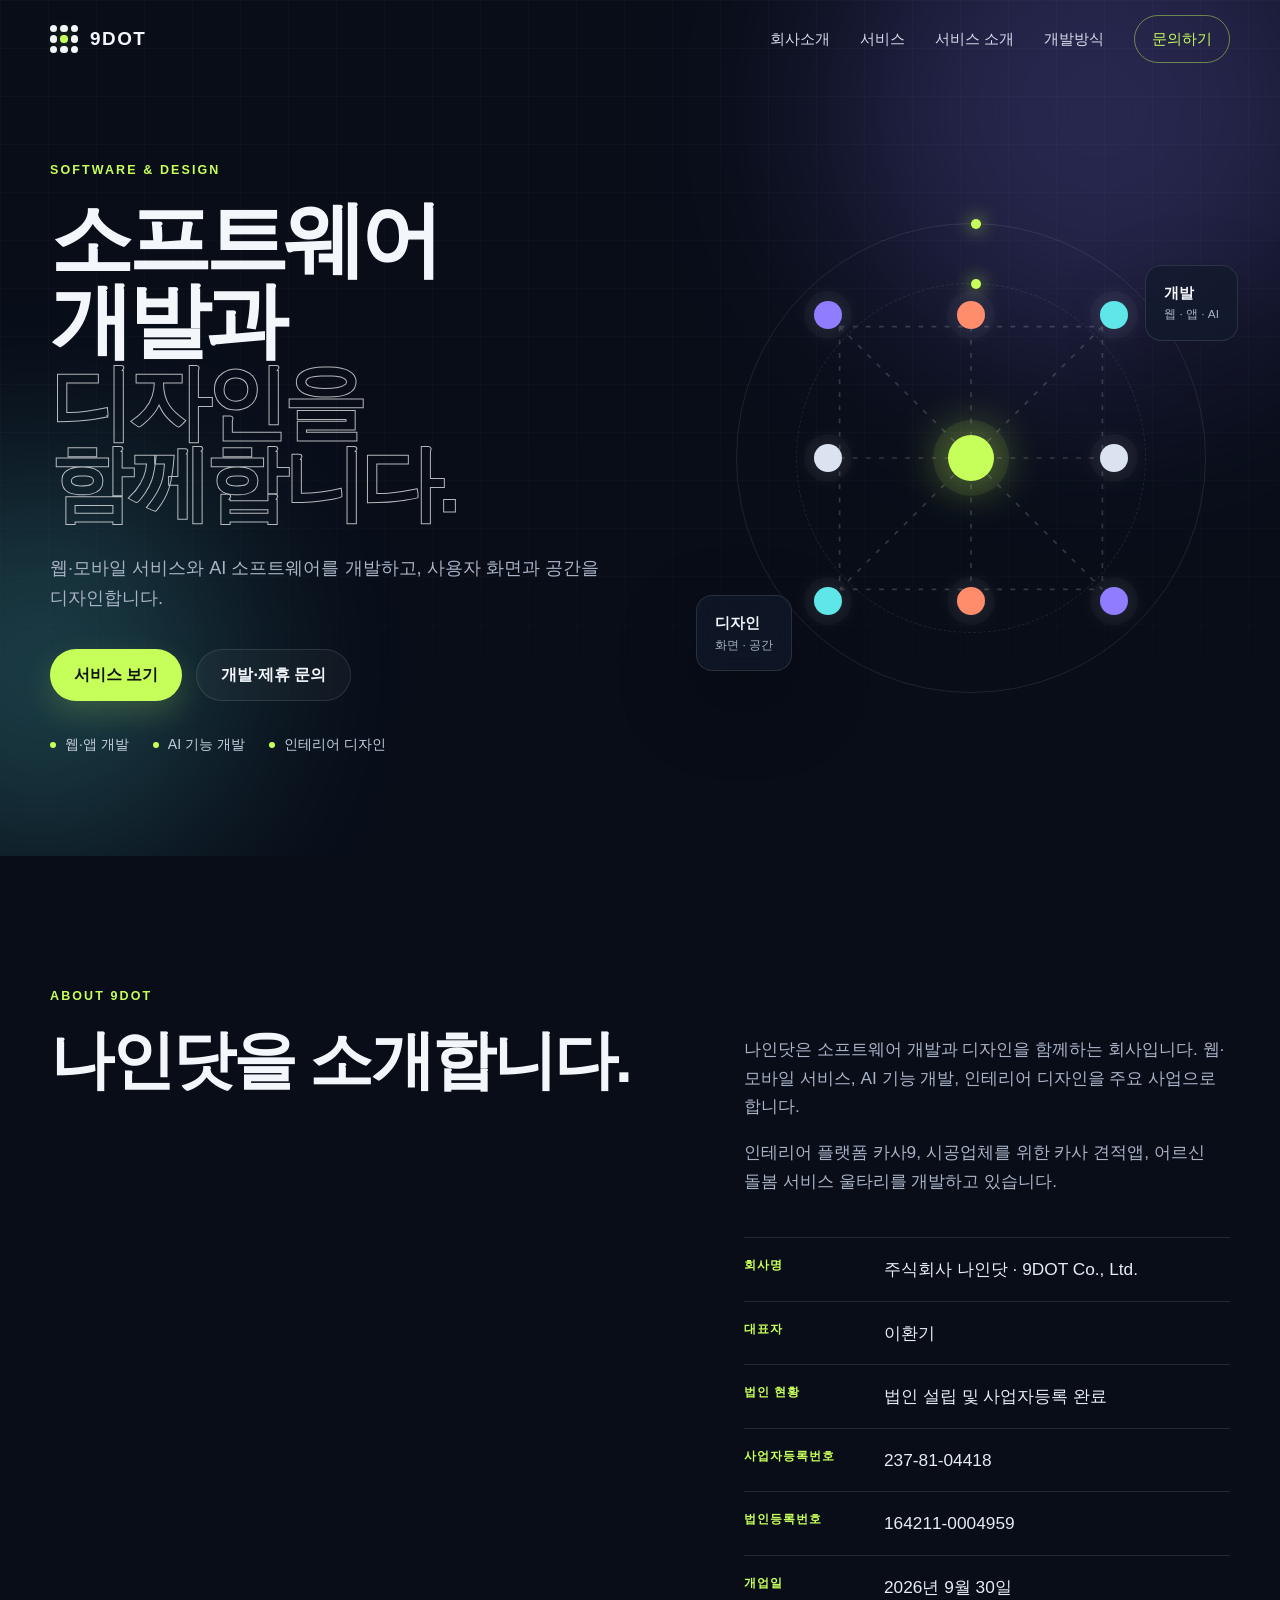
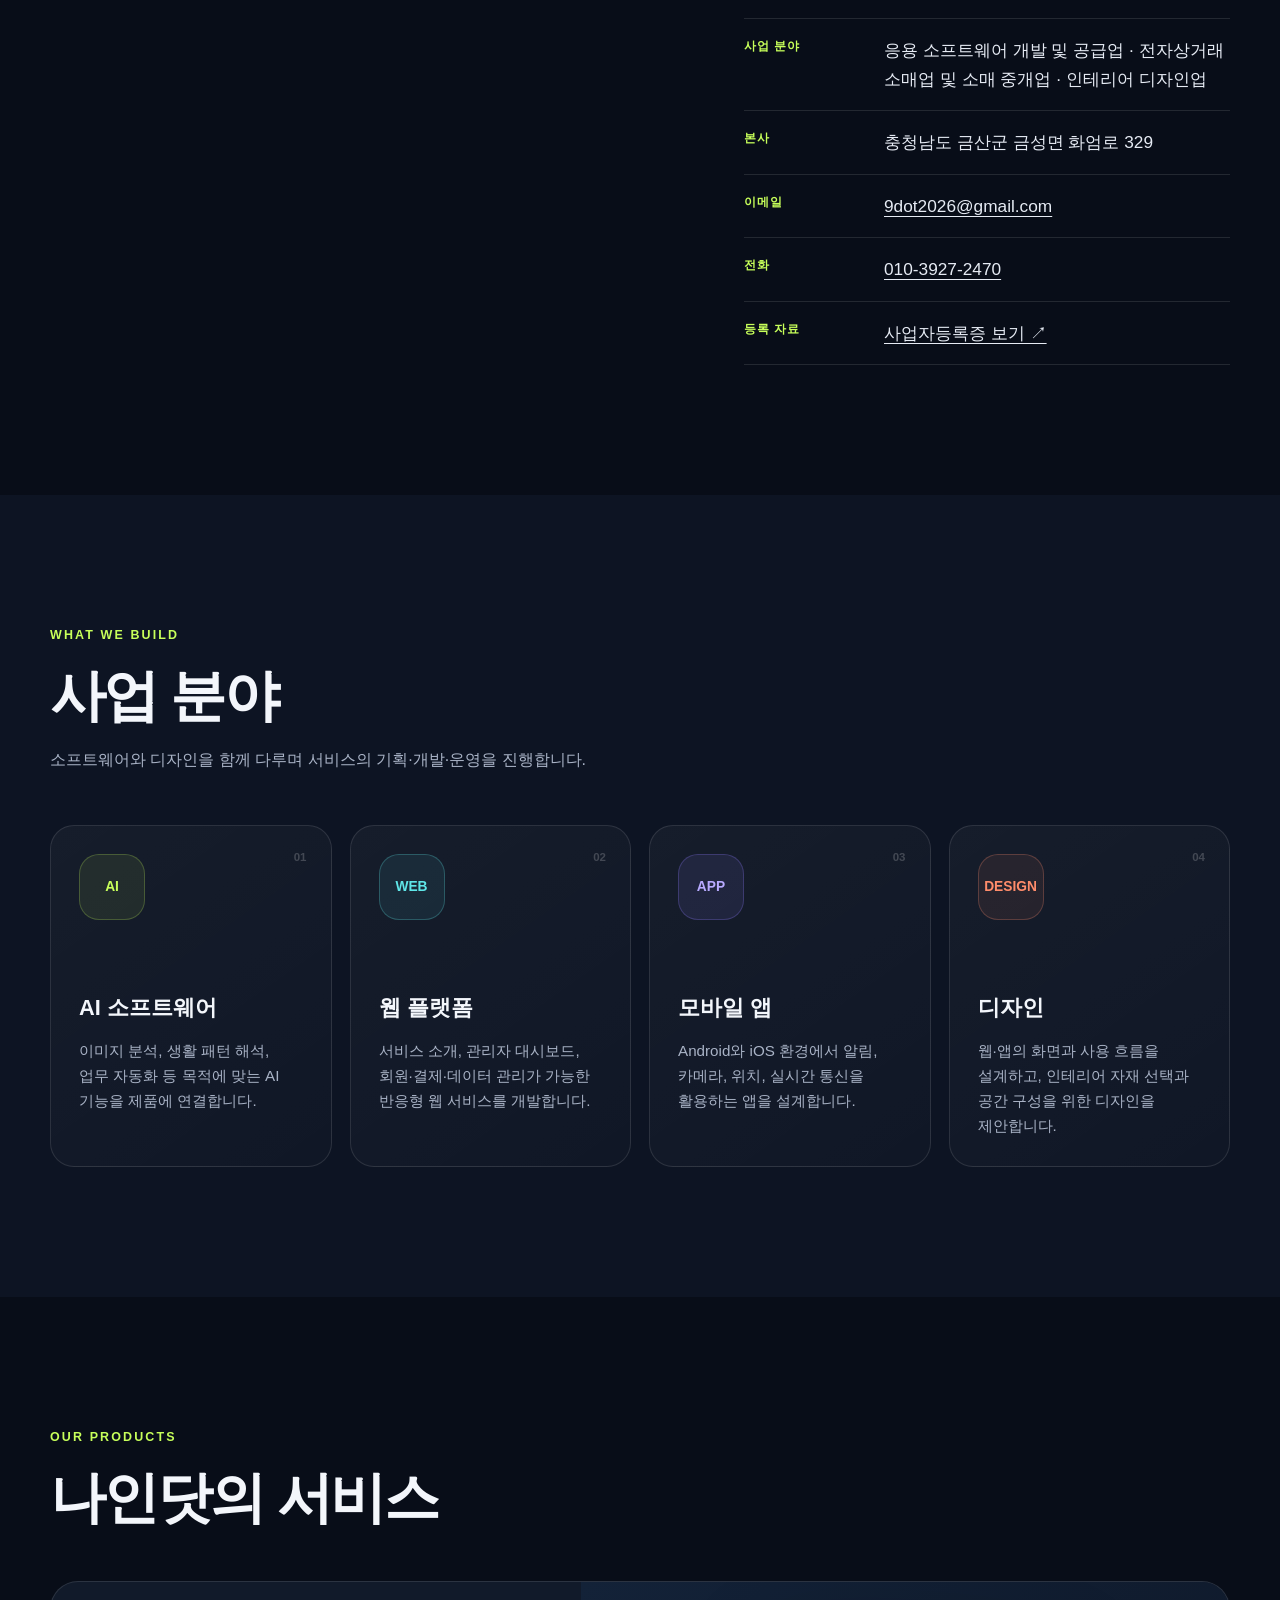
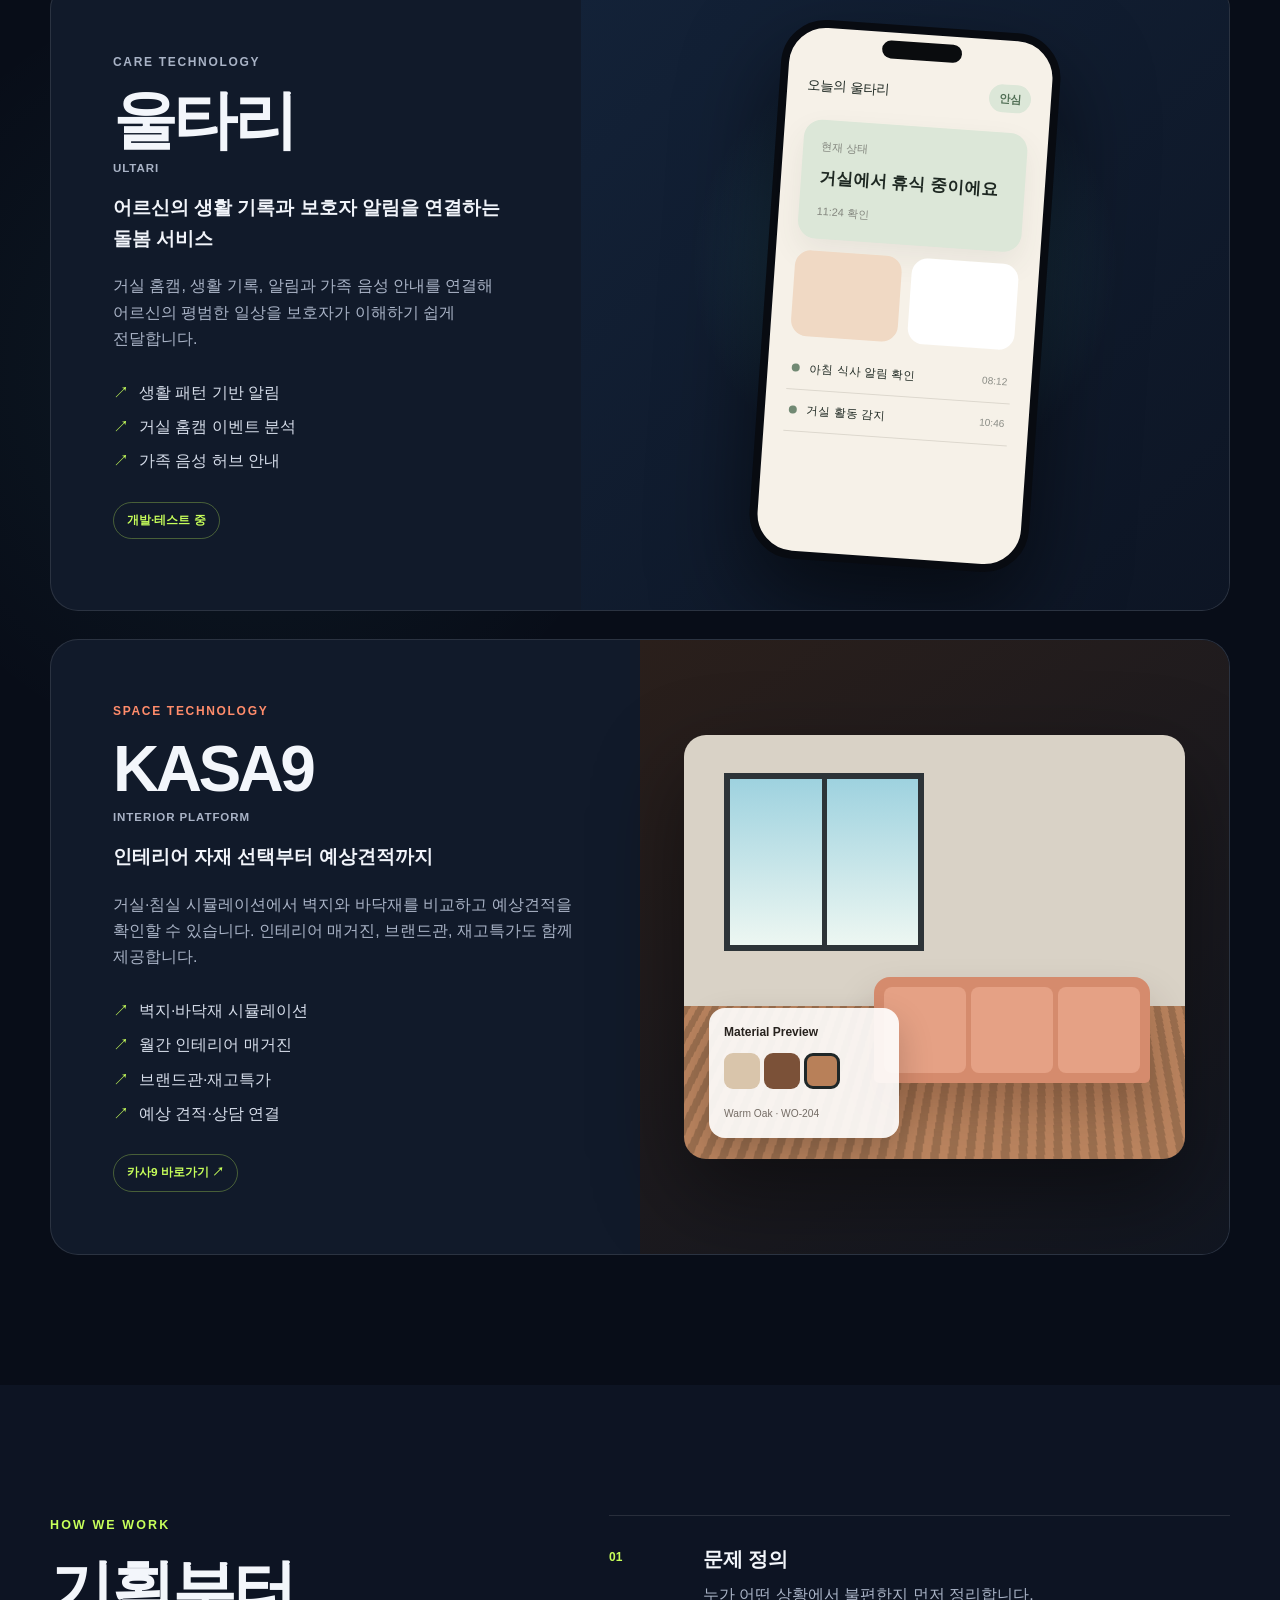
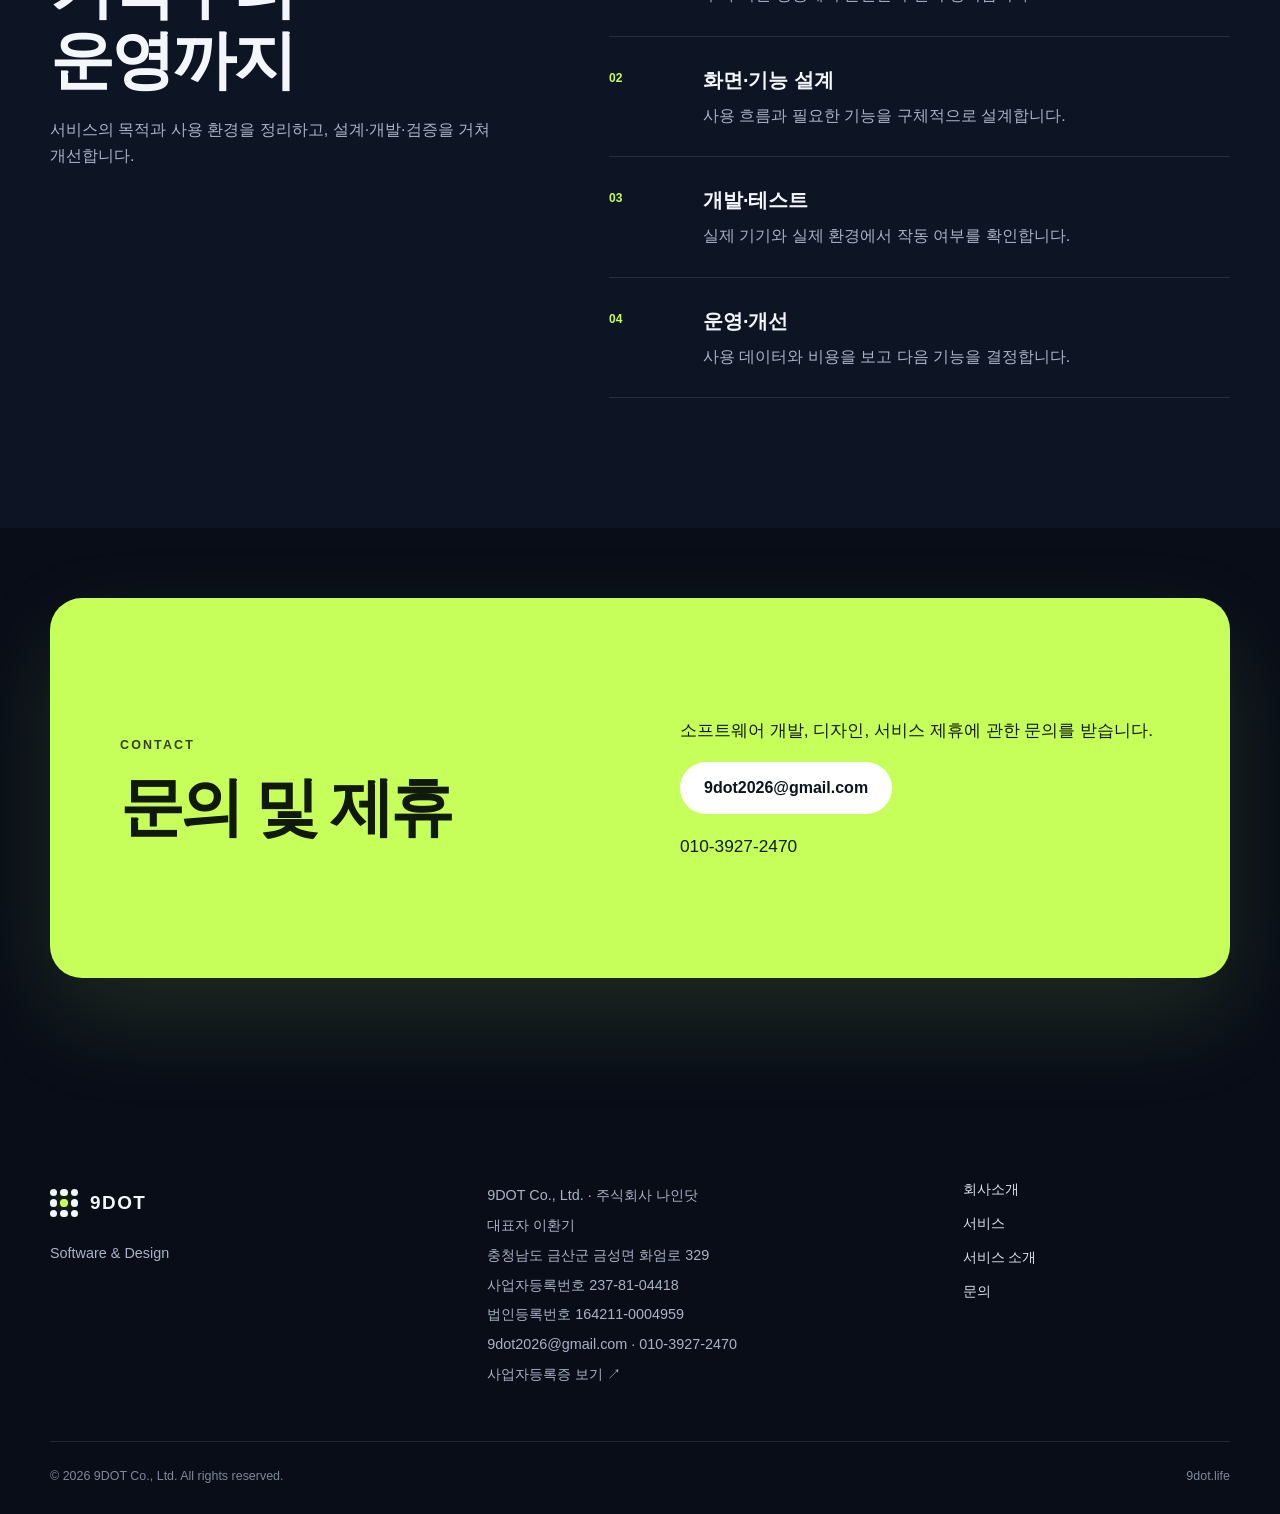
==== commit 063a0359: "Publish approved company registration, certificate and updated contact details" ====
--- a/index.html
+++ b/index.html
@@ -102,10 +102,17 @@
             인테리어 플랫폼 카사9, 시공업체를 위한 카사 견적앱, 어르신 돌봄 서비스 울타리를 개발하고 있습니다.
           </p>
           <dl class="company-facts">
-            <div><dt>Company</dt><dd>주식회사 나인닷</dd></div>
-            <div><dt>Business</dt><dd>소프트웨어 개발 및 공급</dd></div>
-            <div><dt>Location</dt><dd>충청남도 금산군 금성면 화엄로 329</dd></div>
-            <div><dt>Website</dt><dd>9dot.life</dd></div>
+            <div><dt>회사명</dt><dd>주식회사 나인닷 · 9DOT Co., Ltd.</dd></div>
+            <div><dt>대표자</dt><dd>이환기</dd></div>
+            <div><dt>법인 현황</dt><dd>법인 설립 및 사업자등록 완료</dd></div>
+            <div><dt>사업자등록번호</dt><dd>237-81-04418</dd></div>
+            <div><dt>법인등록번호</dt><dd>164211-0004959</dd></div>
+            <div><dt>개업일</dt><dd>2026년 9월 30일</dd></div>
+            <div><dt>사업 분야</dt><dd>응용 소프트웨어 개발 및 공급업 · 전자상거래 소매업 및 소매 중개업 · 인테리어 디자인업</dd></div>
+            <div><dt>본사</dt><dd>충청남도 금산군 금성면 화엄로 329</dd></div>
+            <div><dt>이메일</dt><dd><a href="mailto:9dot2026@gmail.com">9dot2026@gmail.com</a></dd></div>
+            <div><dt>전화</dt><dd><a href="tel:+821039272470">010-3927-2470</a></dd></div>
+            <div><dt>등록 자료</dt><dd><a href="assets/business-registration.jpg" target="_blank" rel="noopener">사업자등록증 보기 ↗</a></dd></div>
           </dl>
         </div>
       </div>
@@ -241,8 +248,8 @@
         </div>
         <div class="contact-copy">
           <p>소프트웨어 개발, 디자인, 서비스 제휴에 관한 문의를 받습니다.</p>
-          <a class="button button-light" href="mailto:viviano@hanmail.net">viviano@hanmail.net</a>
-          
+          <a class="button button-light" href="mailto:9dot2026@gmail.com">9dot2026@gmail.com</a>
+          <p><a href="tel:+821039272470">010-3927-2470</a></p>
         </div>
       </div>
     </section>
@@ -260,15 +267,19 @@
         <p>Software &amp; Design</p>
       </div>
       <div class="footer-info">
-        <p>주식회사 나인닷</p>
+        <p>9DOT Co., Ltd. · 주식회사 나인닷</p>
+        <p>대표자 이환기</p>
         <p>충청남도 금산군 금성면 화엄로 329</p>
-        <p>사업자등록번호: 법인 설립 후 입력</p>
+        <p>사업자등록번호 237-81-04418</p>
+        <p>법인등록번호 164211-0004959</p>
+        <p><a href="mailto:9dot2026@gmail.com">9dot2026@gmail.com</a> · <a href="tel:+821039272470">010-3927-2470</a></p>
+        <p><a href="assets/business-registration.jpg" target="_blank" rel="noopener">사업자등록증 보기 ↗</a></p>
       </div>
       <div class="footer-links">
         <a href="#about">회사소개</a>
         <a href="#services">서비스</a>
         <a href="#products">서비스 소개</a>
-        <a href="mailto:hello@9dot.life">문의</a>
+        <a href="mailto:9dot2026@gmail.com">문의</a>
       </div>
     </div>
     <div class="container footer-bottom">
--- a/styles.css
+++ b/styles.css
@@ -248,3 +248,10 @@
   *, *::before, *::after { animation-duration: .01ms !important; animation-iteration-count: 1 !important; transition-duration: .01ms !important; }
   .reveal { opacity: 1; transform: none; }
 }
+
+/* Corporate information and contact links */
+.company-facts dd { min-width: 0; overflow-wrap: anywhere; }
+.company-facts dd a { text-decoration: underline; text-underline-offset: 4px; }
+.footer-info a { overflow-wrap: anywhere; }
+.status-badge:focus-visible, .company-facts a:focus-visible { outline: 2px solid var(--lime); outline-offset: 5px; }
+.contact-copy .button { max-width: 100%; overflow-wrap: anywhere; }
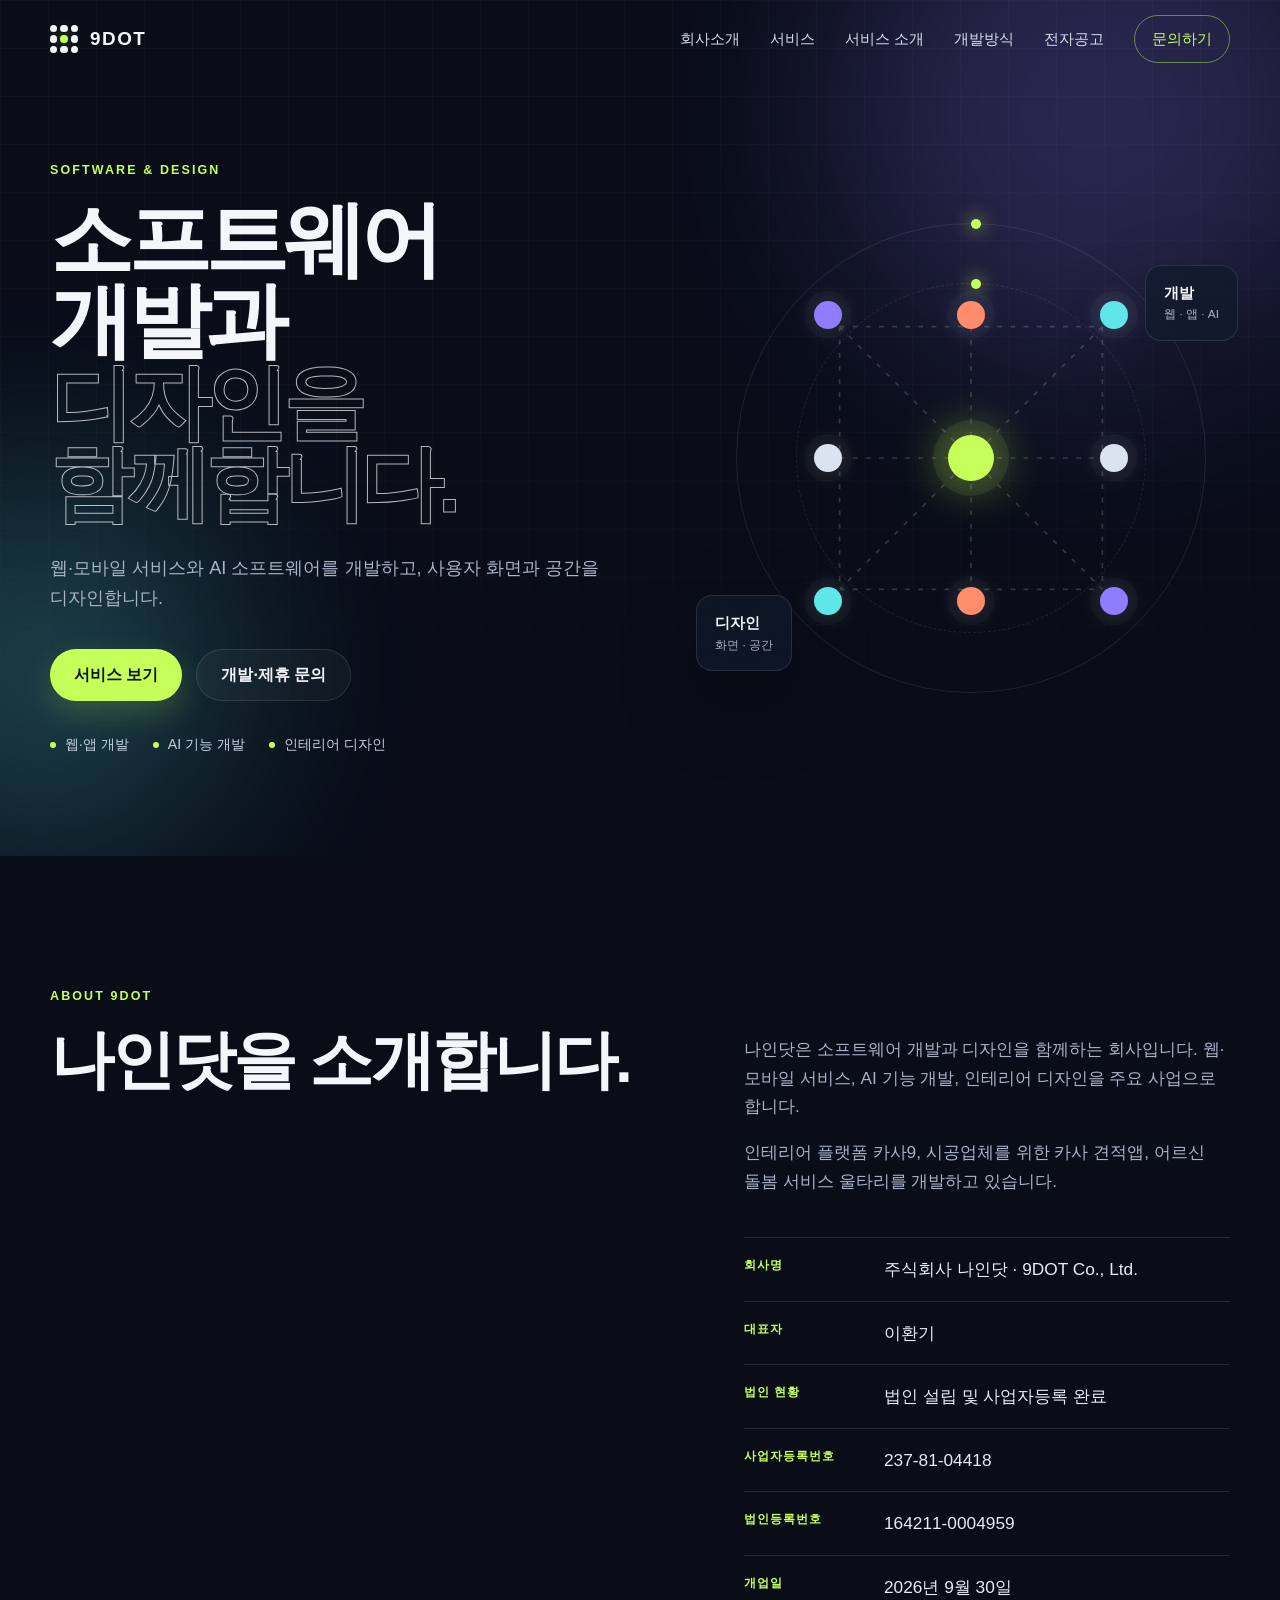
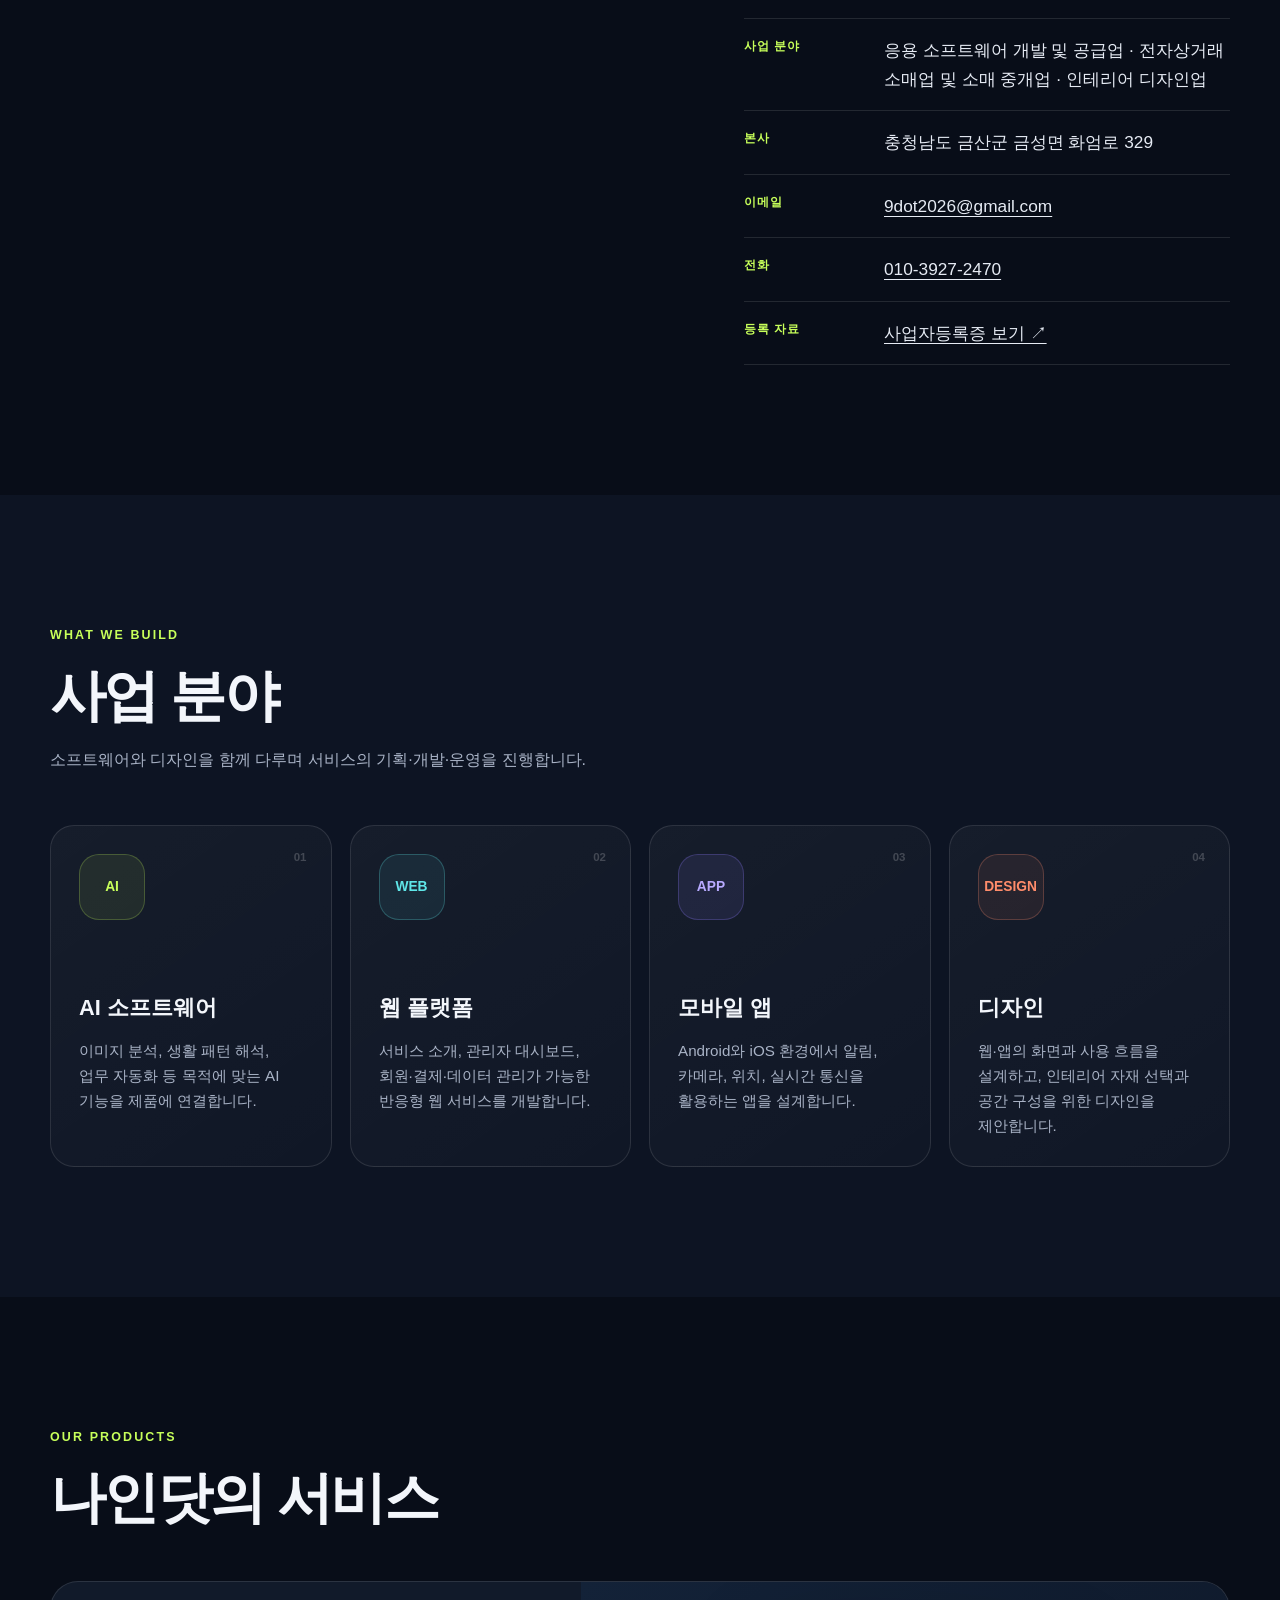
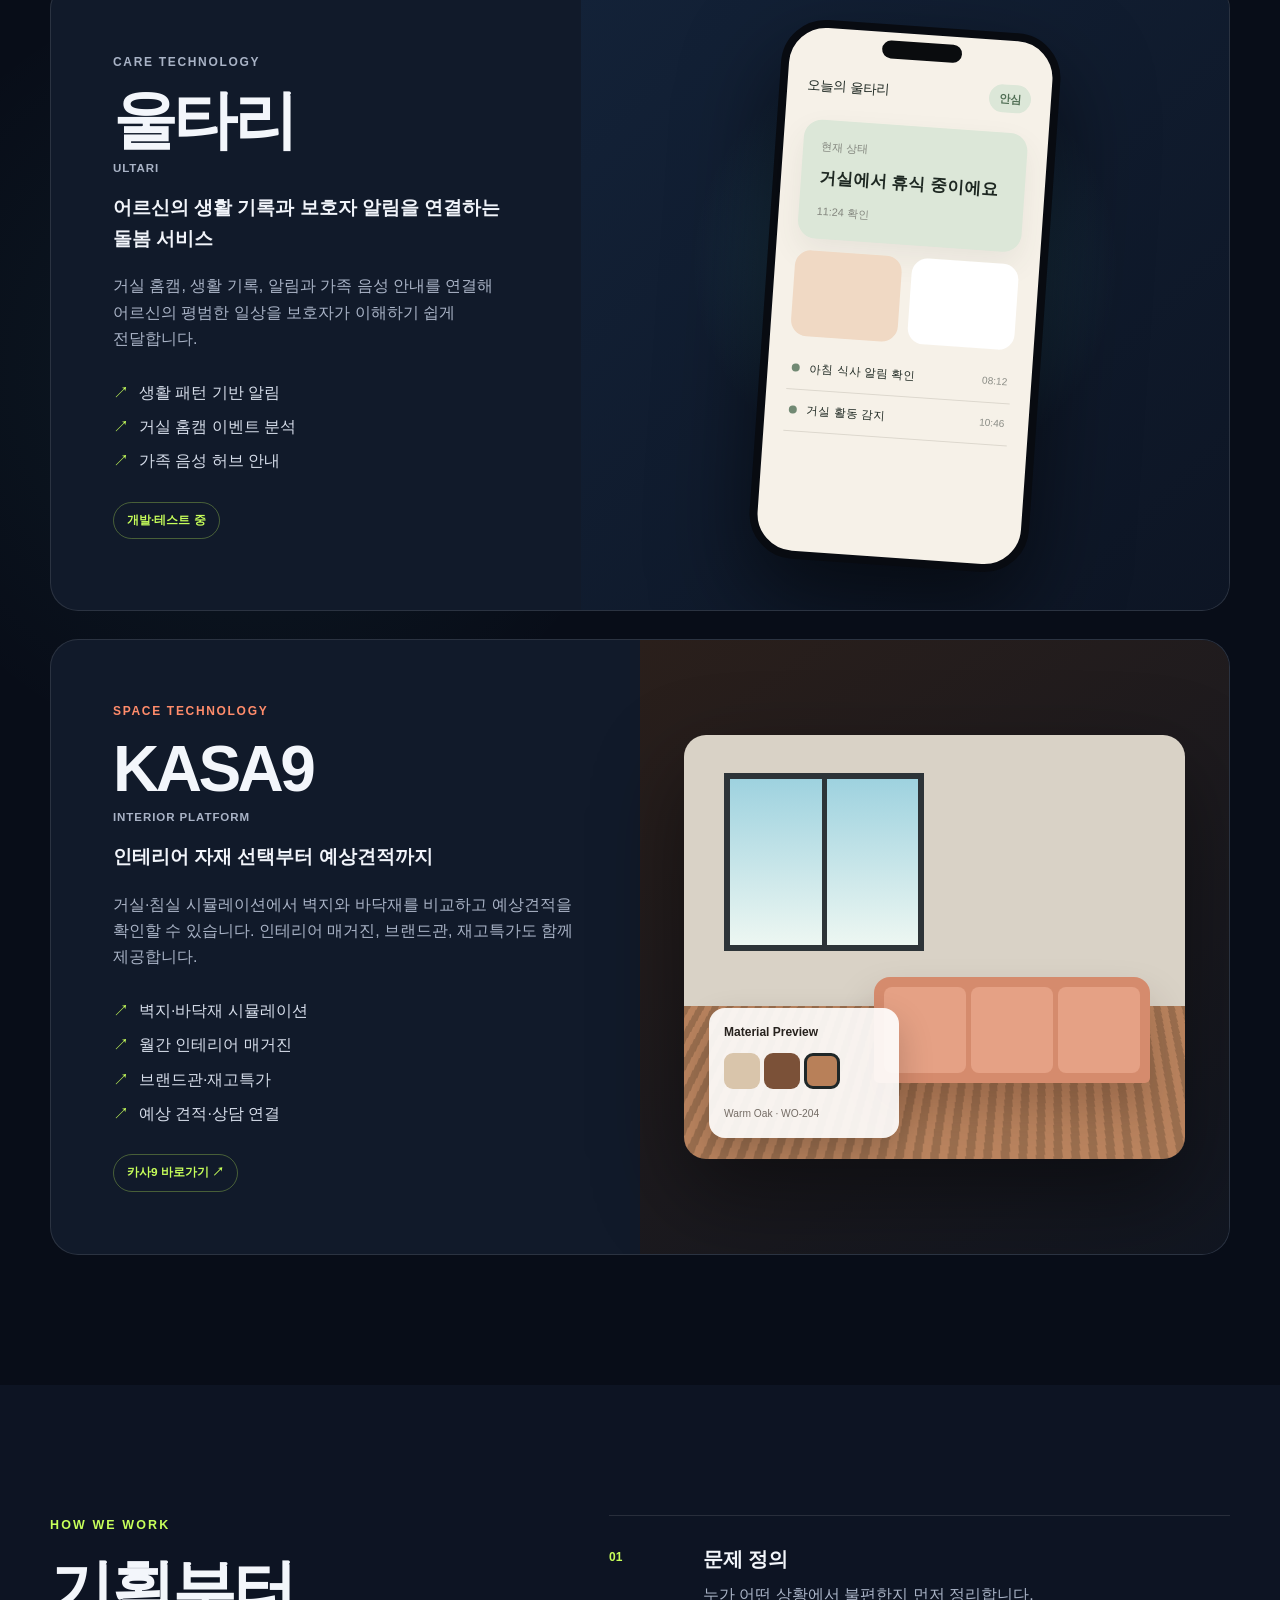
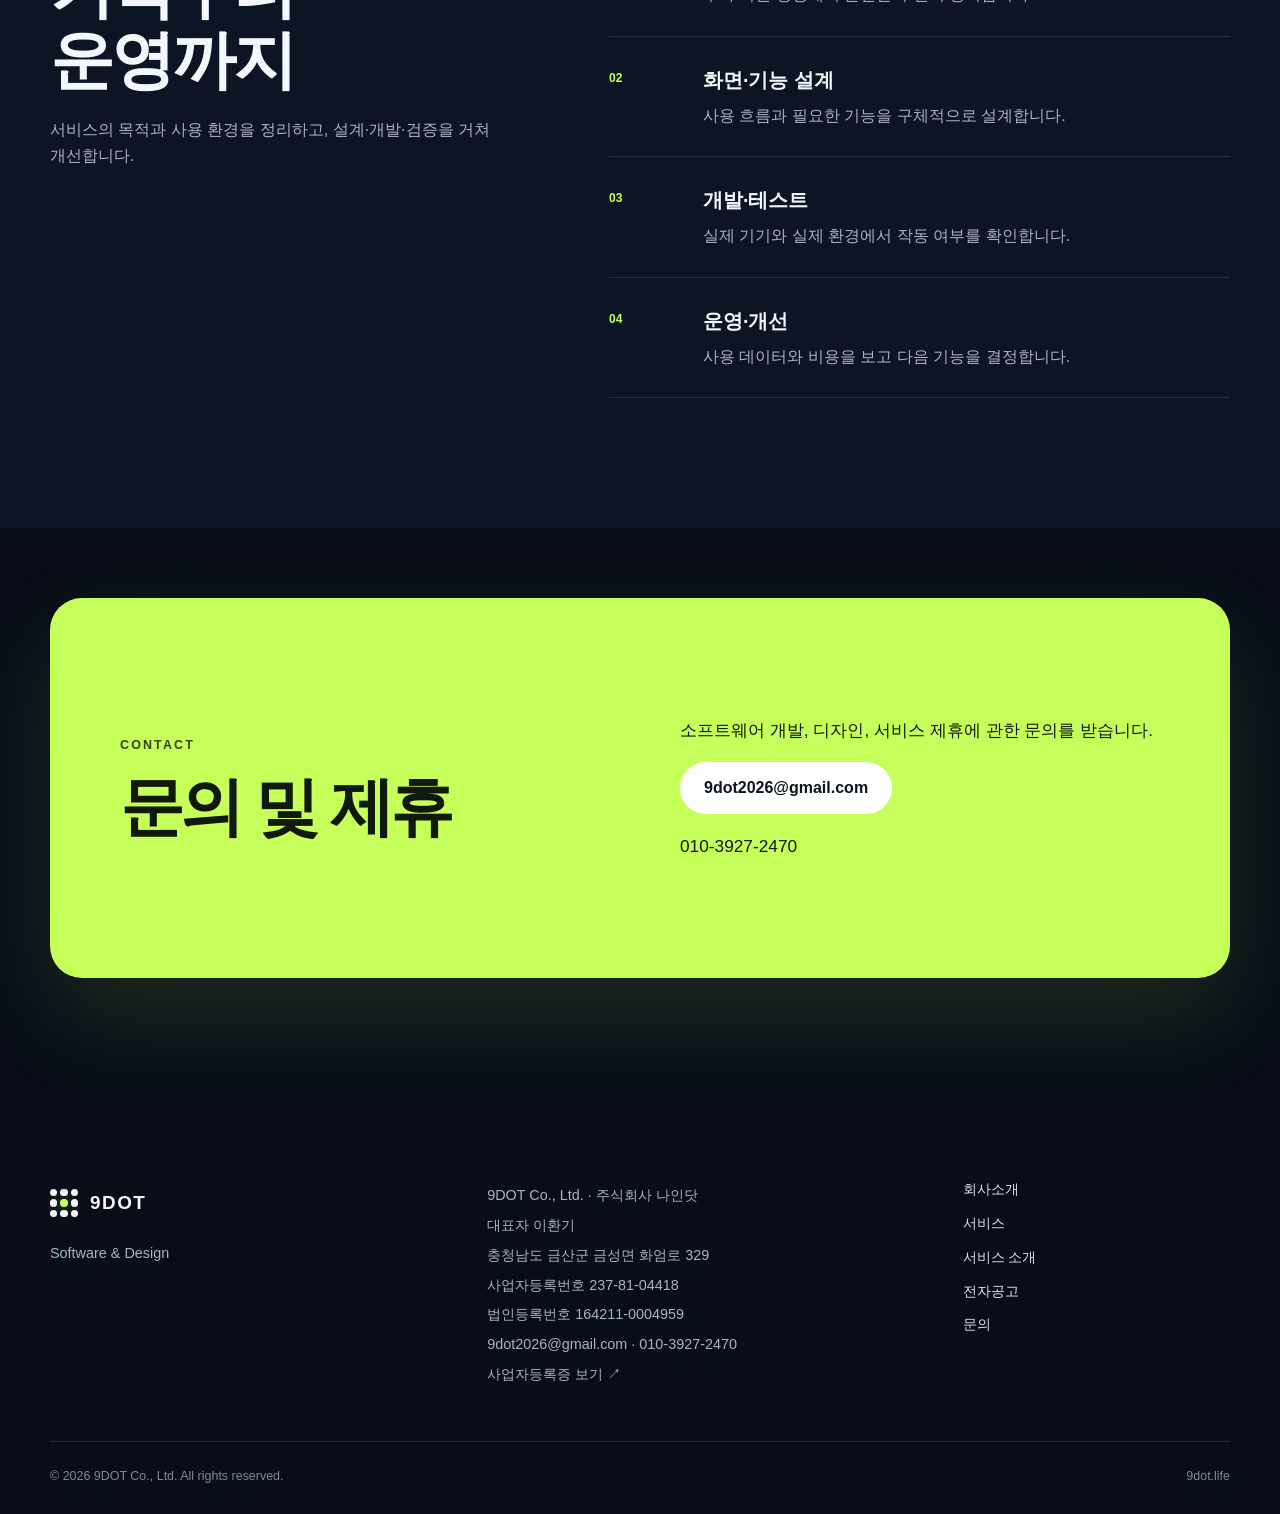
==== commit 1be70673: "Add corporate electronic notices and incorporation completion announcement" ====
--- a/index.html
+++ b/index.html
@@ -35,6 +35,7 @@
         <a href="#services">서비스</a>
         <a href="#products">서비스 소개</a>
         <a href="#process">개발방식</a>
+        <a href="notices.html">전자공고</a>
         <a class="nav-cta" href="#contact">문의하기</a>
       </nav>
     </div>
@@ -279,6 +280,7 @@
         <a href="#about">회사소개</a>
         <a href="#services">서비스</a>
         <a href="#products">서비스 소개</a>
+        <a href="notices.html">전자공고</a>
         <a href="mailto:9dot2026@gmail.com">문의</a>
       </div>
     </div>
--- a/styles.css
+++ b/styles.css
@@ -255,3 +255,20 @@
 .footer-info a { overflow-wrap: anywhere; }
 .status-badge:focus-visible, .company-facts a:focus-visible { outline: 2px solid var(--lime); outline-offset: 5px; }
 .contact-copy .button { max-width: 100%; overflow-wrap: anywhere; }
+
+/* Permanent corporate notice pages */
+.notice-header { border-bottom: 1px solid var(--line); padding: 22px 0; }
+.notice-header .container { display: flex; justify-content: space-between; align-items: center; }
+.notice-container { max-width: 900px; }
+.notice-container h1 { font-size: clamp(2rem, 5vw, 3.5rem); line-height: 1.3; letter-spacing: -.04em; }
+.notice-intro, .notice-date { color: var(--muted); }
+.notice-list { padding: 0; list-style: none; border-top: 1px solid var(--line); margin-top: 42px; }
+.notice-list a { display: grid; grid-template-columns: auto 1fr auto auto; align-items: center; gap: 20px; padding: 28px 0; border-bottom: 1px solid var(--line); }
+.notice-type { color: var(--lime); font-size: .8rem; }
+.notice-list time { color: var(--muted); font-size: .9rem; white-space: nowrap; }
+.notice-article { margin-top: 40px; }
+.notice-article > p { margin-top: 28px; }
+.notice-signature { text-align: right; padding-top: 32px; line-height: 2; }
+.notice-document, .notice-back { text-decoration: underline; text-underline-offset: 5px; }
+.notice-list a:hover strong { text-decoration: underline; text-underline-offset: 5px; }
+@media(max-width:600px) { .notice-list a { grid-template-columns: 1fr auto; gap: 10px; } .notice-list strong { grid-column: 1 / -1; grid-row: 2; } .notice-list a > span:last-child { display:none; } }
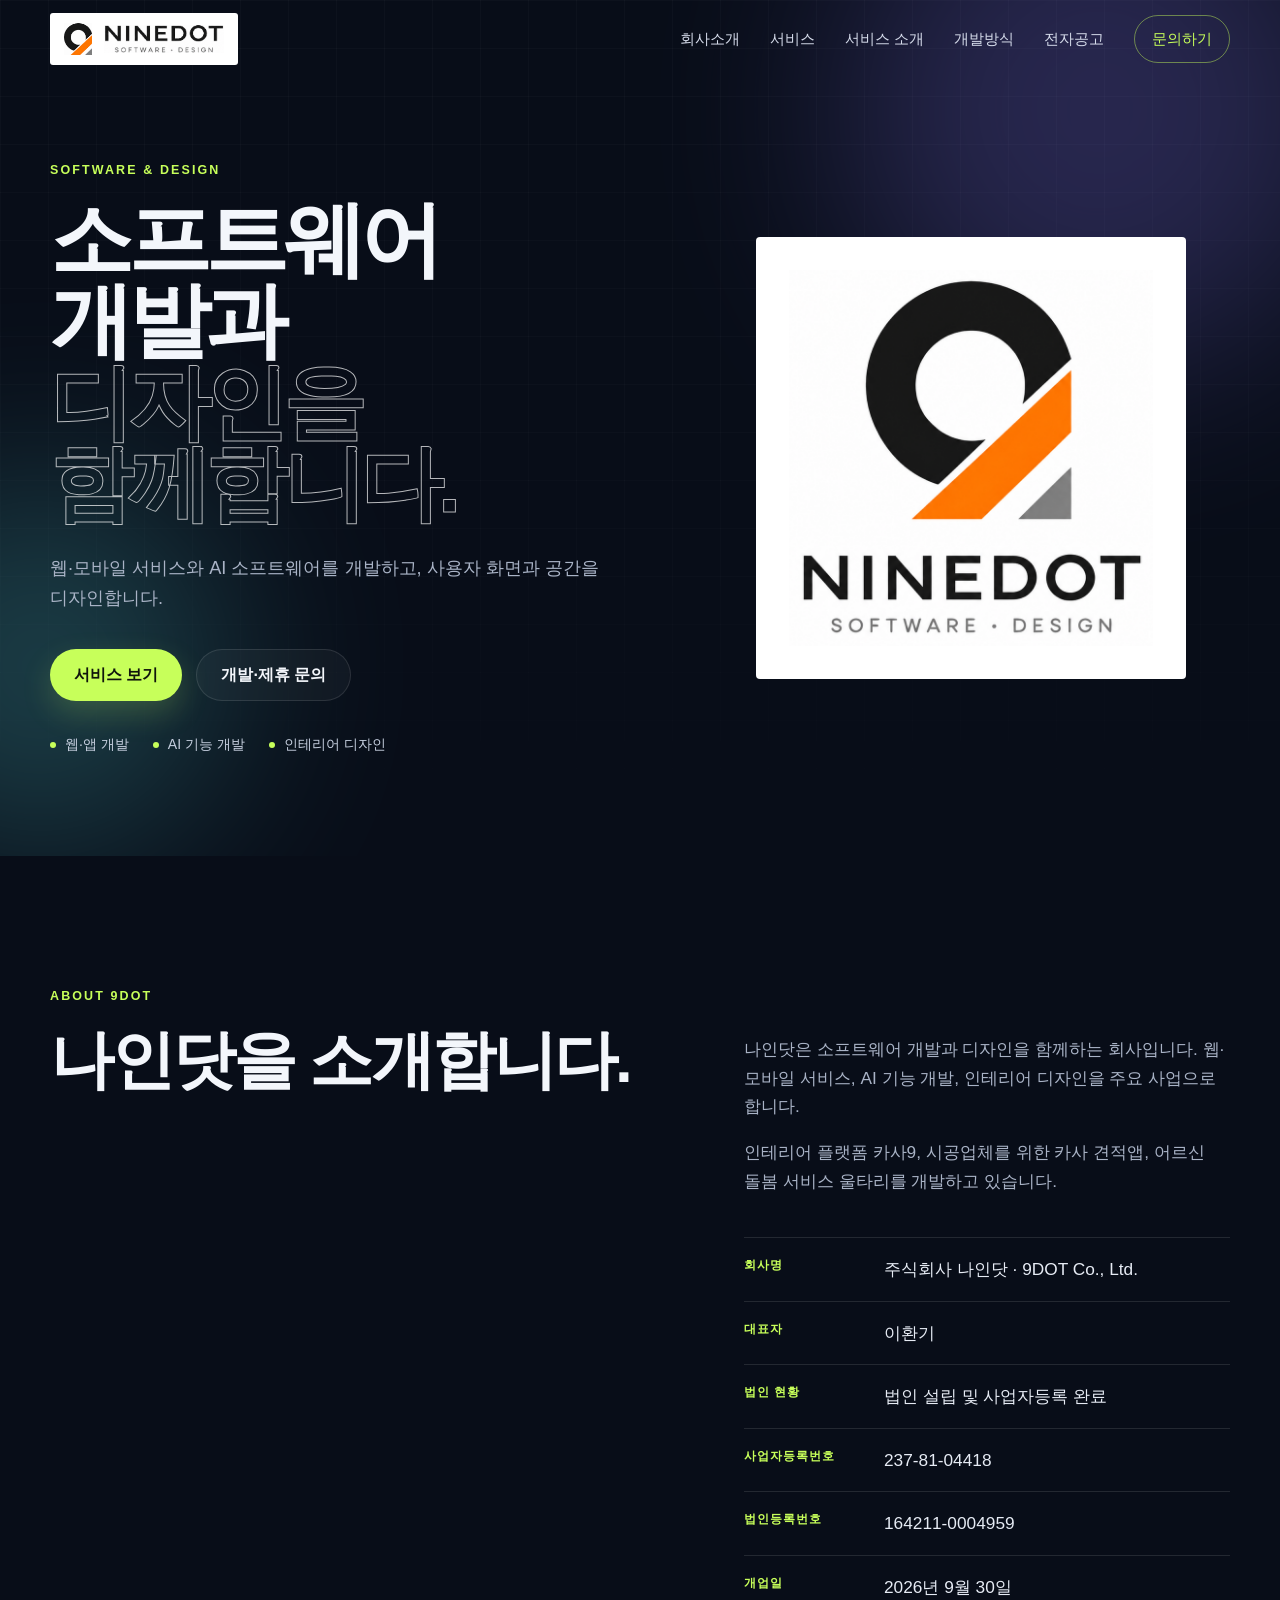
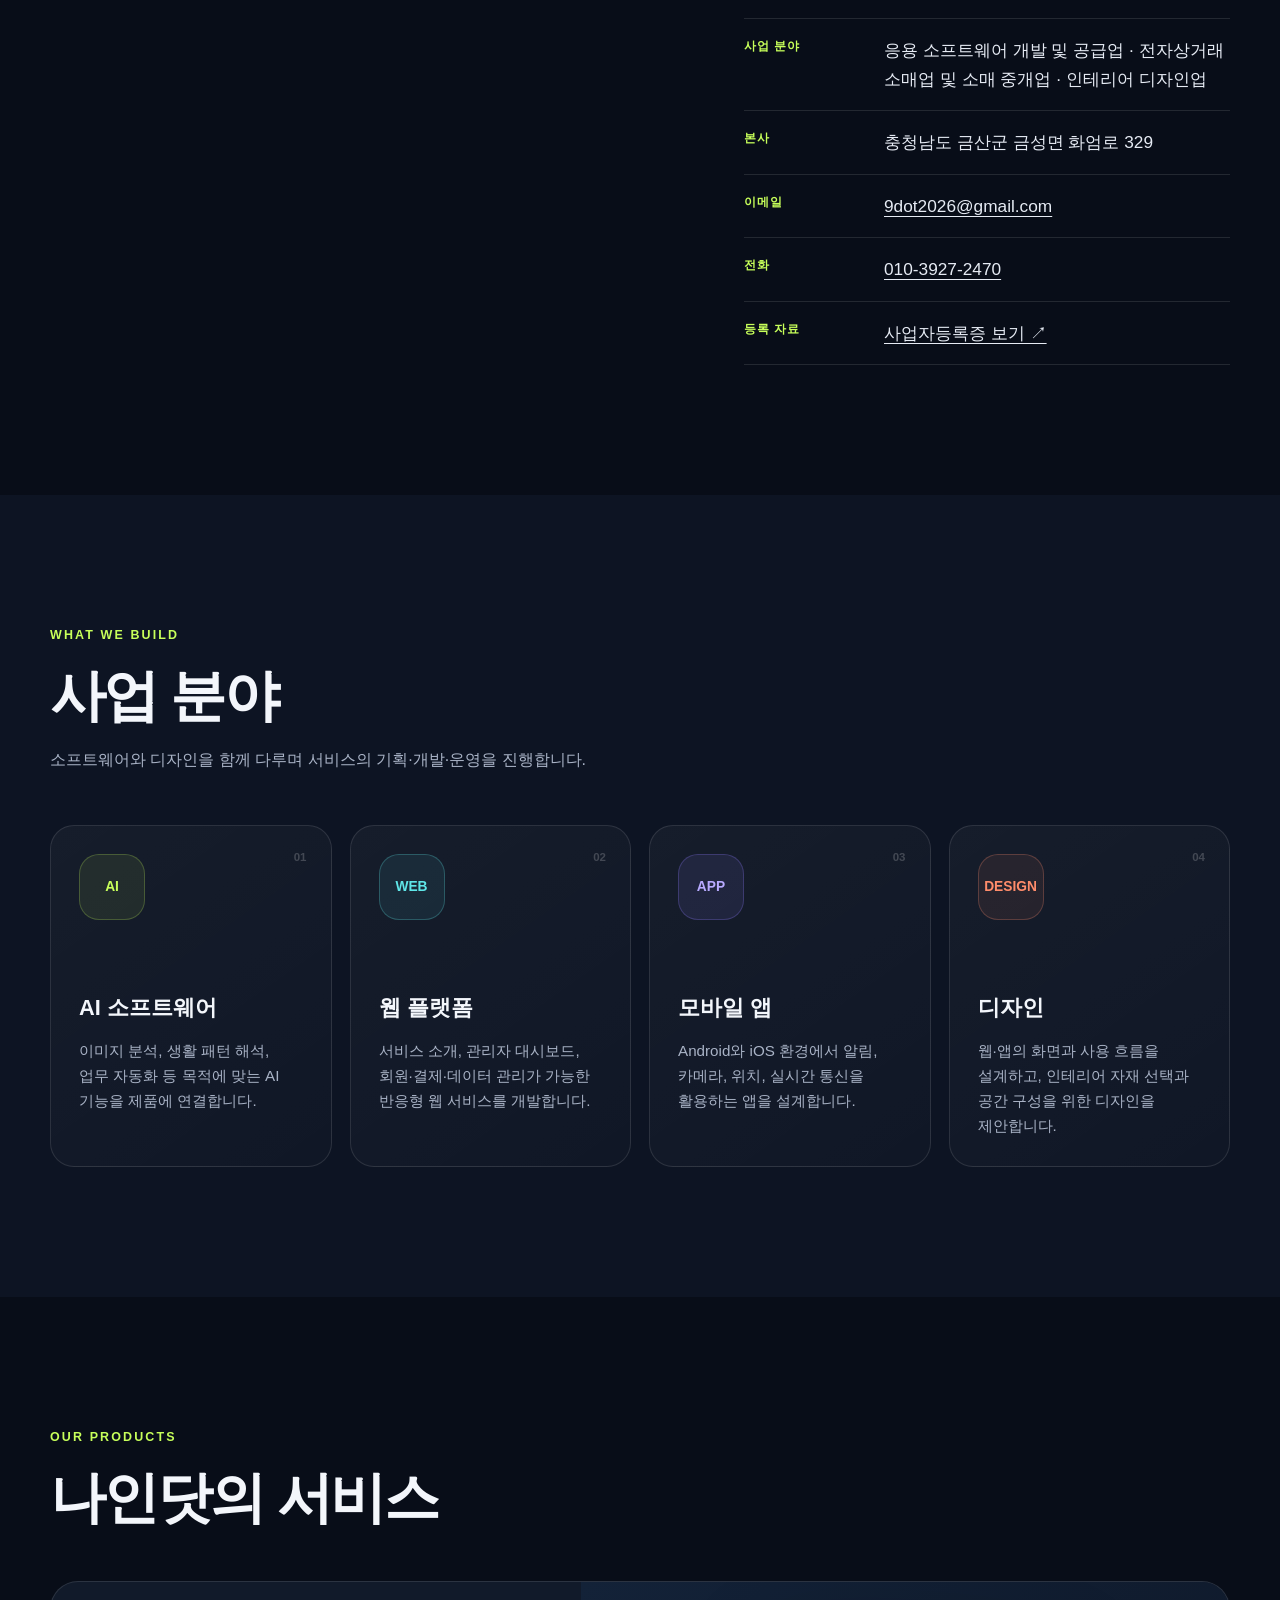
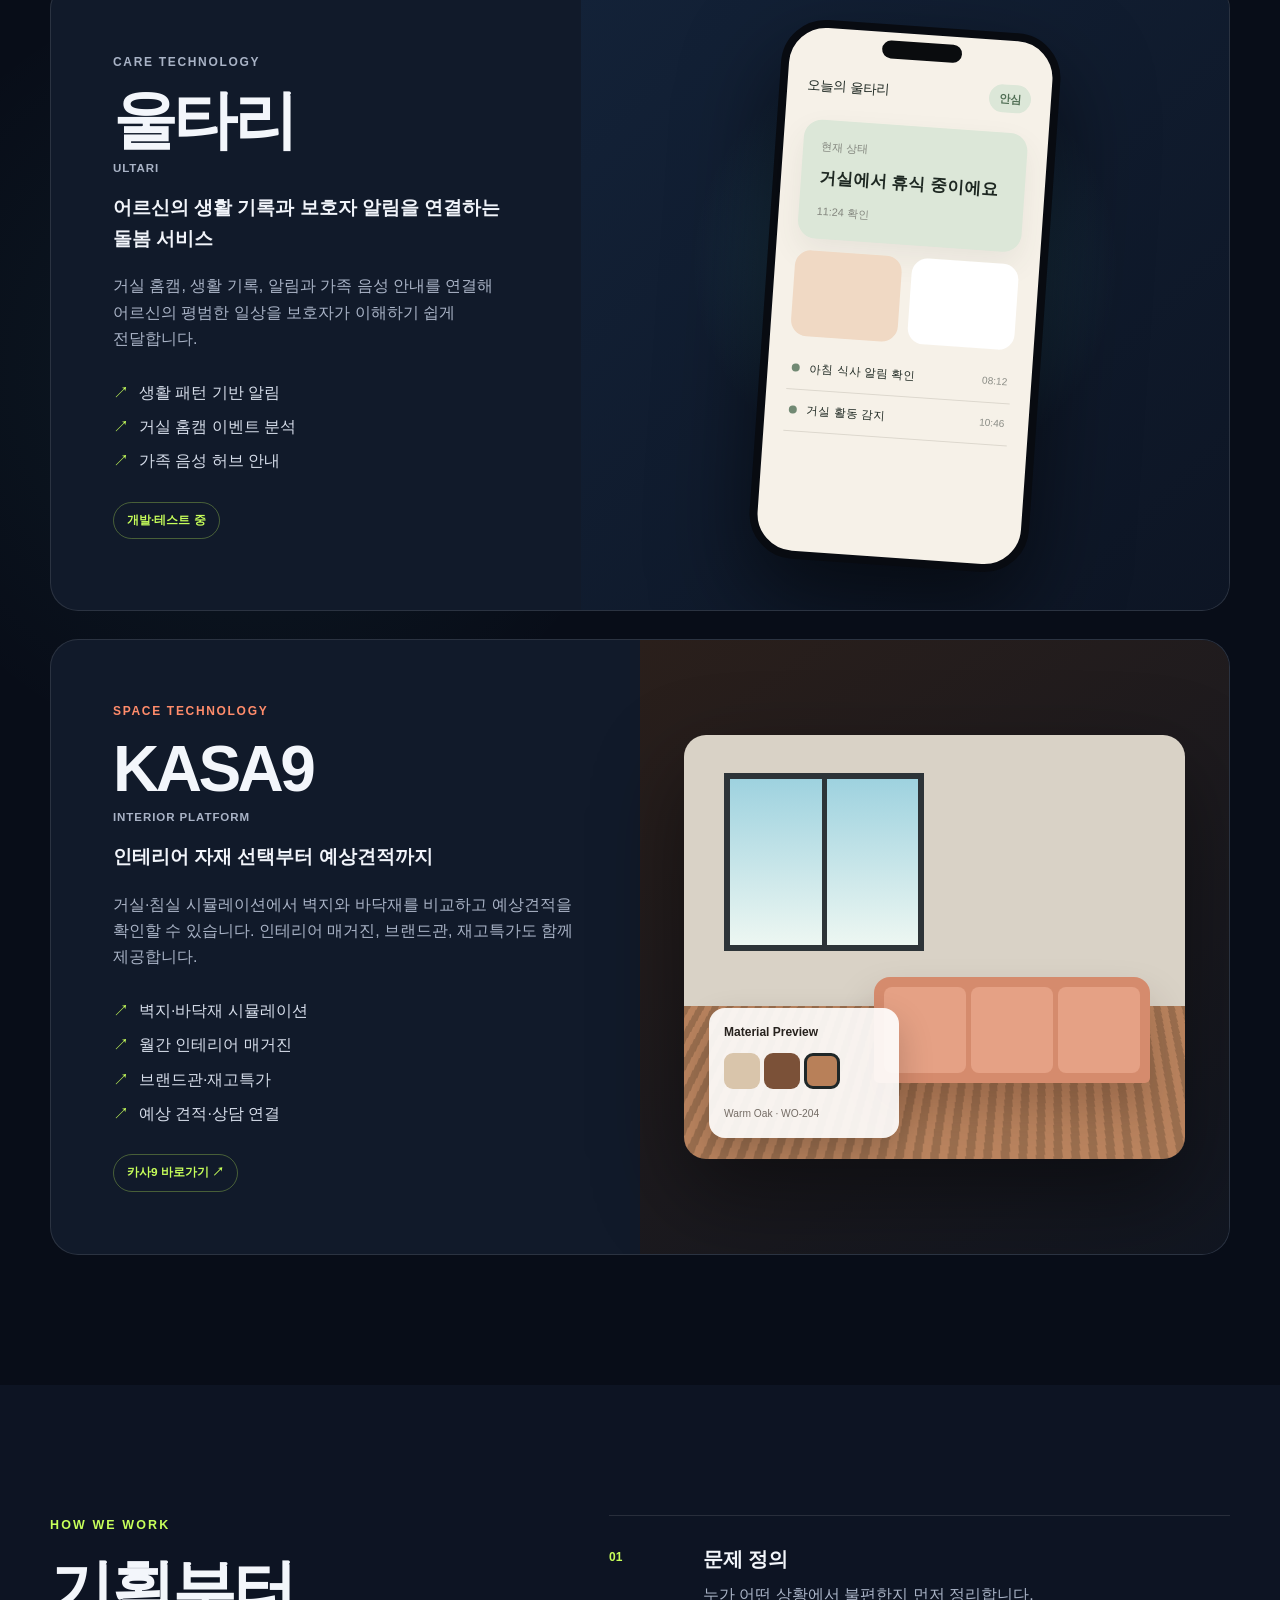
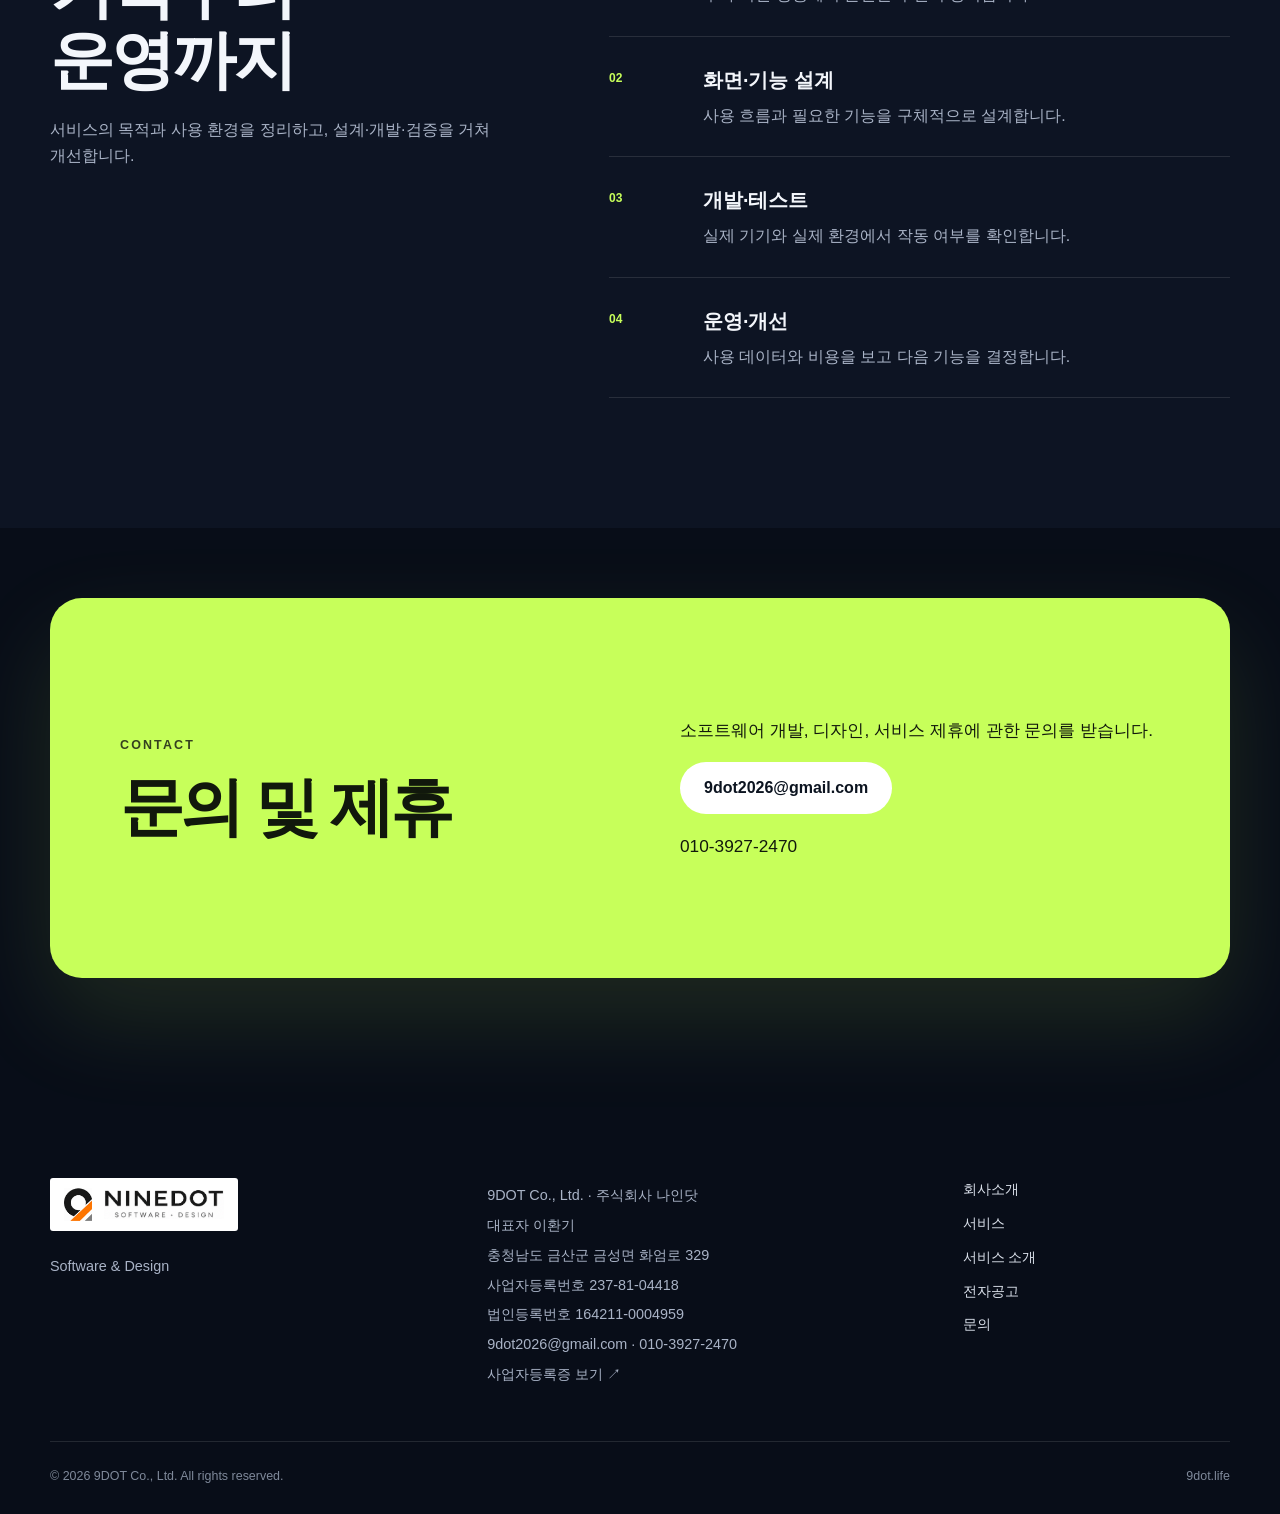
==== commit 1df61bbe: "Replace placeholder branding with approved original NINE DOT identity" ====
--- a/index.html
+++ b/index.html
@@ -10,7 +10,7 @@
   <meta property="og:type" content="website" />
   <meta property="og:url" content="https://9dot.life" />
   <title>9DOT | Software &amp; Design</title>
-  <link rel="icon" href="assets/favicon.svg" type="image/svg+xml" />
+  <link rel="icon" href="assets/ninedot-favicon.svg" type="image/svg+xml" />
   <link rel="stylesheet" href="styles.css" />
 </head>
 <body>
@@ -18,11 +18,8 @@
 
   <header class="site-header" id="top">
     <div class="container nav-wrap">
-      <a class="brand" href="#top" aria-label="9DOT 홈">
-        <span class="brand-mark" aria-hidden="true">
-          <i></i><i></i><i></i><i></i><i></i><i></i><i></i><i></i><i></i>
-        </span>
-        <span>9DOT</span>
+      <a class="brand" href="#top" aria-label="NINE DOT 홈">
+        <span class="brand-lockup" aria-hidden="true"><span class="ninedot-symbol"><img src="assets/ninedot-original.png" alt="" /></span><span class="ninedot-wordmark"><img src="assets/ninedot-original.png" alt="" /></span></span>
       </a>
 
       <button class="menu-button" type="button" aria-expanded="false" aria-controls="primary-nav">
@@ -64,25 +61,8 @@
           </ul>
         </div>
 
-        <div class="hero-visual reveal" aria-label="9개의 점이 연결되는 그래픽">
-          <div class="orbit orbit-1"></div>
-          <div class="orbit orbit-2"></div>
-          <div class="dot-matrix" aria-hidden="true">
-            <span class="dot d1"></span><span class="dot d2"></span><span class="dot d3"></span>
-            <span class="dot d4"></span><span class="dot d5 core"></span><span class="dot d6"></span>
-            <span class="dot d7"></span><span class="dot d8"></span><span class="dot d9"></span>
-            <svg class="connections" viewBox="0 0 360 360" aria-hidden="true">
-              <path d="M70 70 L180 70 L290 70 M70 180 L180 180 L290 180 M70 290 L180 290 L290 290 M70 70 L70 180 L70 290 M180 70 L180 180 L180 290 M290 70 L290 180 L290 290 M70 70 L180 180 L290 290 M290 70 L180 180 L70 290" />
-            </svg>
-          </div>
-          <div class="visual-card card-top">
-            <strong>개발</strong>
-            <span>웹 · 앱 · AI</span>
-          </div>
-          <div class="visual-card card-bottom">
-            <strong>디자인</strong>
-            <span>화면 · 공간</span>
-          </div>
+        <div class="hero-visual reveal">
+          <div class="ninedot-brand-panel"><div class="ninedot-brand-art"><img src="assets/ninedot-original.png" alt="나인닷 — NINE DOT, SOFTWARE · DESIGN" fetchpriority="high" /></div></div>
         </div>
       </div>
     </section>
@@ -259,11 +239,8 @@
   <footer class="site-footer">
     <div class="container footer-grid">
       <div>
-        <a class="brand footer-brand" href="#top">
-          <span class="brand-mark" aria-hidden="true">
-            <i></i><i></i><i></i><i></i><i></i><i></i><i></i><i></i><i></i>
-          </span>
-          <span>9DOT</span>
+        <a class="brand footer-brand" href="#top" aria-label="NINE DOT 홈">
+          <span class="brand-lockup" aria-hidden="true"><span class="ninedot-symbol"><img src="assets/ninedot-original.png" alt="" /></span><span class="ninedot-wordmark"><img src="assets/ninedot-original.png" alt="" /></span></span>
         </a>
         <p>Software &amp; Design</p>
       </div>
--- a/styles.css
+++ b/styles.css
@@ -44,9 +44,6 @@
 .site-header.scrolled { background: rgba(8,13,24,.78); border-color: var(--line); backdrop-filter: blur(18px); }
 .nav-wrap { height: 78px; display: flex; align-items: center; justify-content: space-between; gap: 28px; }
 .brand { display: inline-flex; align-items: center; gap: 12px; font-size: 1.18rem; font-weight: 850; letter-spacing: .08em; }
-.brand-mark { width: 28px; height: 28px; display: grid; grid-template-columns: repeat(3,1fr); gap: 3px; }
-.brand-mark i { width: 100%; aspect-ratio: 1; border-radius: 50%; background: var(--text); }
-.brand-mark i:nth-child(5) { background: var(--lime); box-shadow: 0 0 16px rgba(199,255,90,.65); }
 .primary-nav { display: flex; align-items: center; gap: 30px; color: #d5dbea; font-size: .95rem; }
 .primary-nav a { transition: color .2s ease; }
 .primary-nav a:hover { color: var(--lime); }
@@ -74,26 +71,6 @@
 .hero-points li::before { content: ""; display: inline-block; width: 6px; height: 6px; border-radius: 50%; background: var(--lime); margin: 0 9px 1px 0; }
 
 .hero-visual { position: relative; min-height: 510px; display: grid; place-items: center; }
-.dot-matrix { width: min(100%, 430px); aspect-ratio: 1; position: relative; display: grid; grid-template-columns: repeat(3,1fr); grid-template-rows: repeat(3,1fr); place-items: center; }
-.dot { width: 28px; height: 28px; border-radius: 50%; background: #dbe3f1; z-index: 2; box-shadow: 0 0 0 10px rgba(255,255,255,.025), 0 0 26px rgba(255,255,255,.16); }
-.dot.core { width: 46px; height: 46px; background: var(--lime); box-shadow: 0 0 0 15px rgba(199,255,90,.08), 0 0 50px rgba(199,255,90,.7); animation: pulse 2.6s ease-in-out infinite; }
-.dot.d1,.dot.d9 { background: var(--violet); }
-.dot.d3,.dot.d7 { background: var(--cyan); }
-.dot.d2,.dot.d8 { background: var(--coral); }
-.connections { position: absolute; inset: 0; width: 100%; height: 100%; overflow: visible; }
-.connections path { fill: none; stroke: rgba(255,255,255,.17); stroke-width: 1.4; stroke-dasharray: 4 7; }
-.orbit { position: absolute; border: 1px solid rgba(255,255,255,.09); border-radius: 50%; }
-.orbit-1 { width: 470px; height: 470px; animation: spin 28s linear infinite; }
-.orbit-2 { width: 350px; height: 350px; border-style: dashed; animation: spin 18s linear infinite reverse; }
-.orbit-1::before,.orbit-2::before { content: ""; position: absolute; width: 10px; height: 10px; border-radius: 50%; background: var(--lime); top: -5px; left: 50%; box-shadow: 0 0 18px var(--lime); }
-.visual-card { position: absolute; padding: 15px 18px; background: rgba(17,26,42,.72); border: 1px solid var(--line); border-radius: 16px; backdrop-filter: blur(16px); box-shadow: var(--shadow); }
-.visual-card strong,.visual-card span { display: block; }
-.visual-card strong { font-size: .92rem; }
-.visual-card span { color: var(--muted); font-size: .74rem; }
-.card-top { top: 62px; right: -8px; }
-.card-bottom { left: -16px; bottom: 42px; }
-@keyframes spin { to { transform: rotate(360deg); } }
-@keyframes pulse { 50% { transform: scale(1.12); box-shadow: 0 0 0 22px rgba(199,255,90,.04), 0 0 70px rgba(199,255,90,.72); } }
 
 .trust-strip { border-top: 1px solid var(--line); border-bottom: 1px solid var(--line); background: rgba(255,255,255,.018); }
 .trust-grid { min-height: 90px; display: grid; grid-template-columns: repeat(3,1fr); align-items: center; }
@@ -220,10 +197,6 @@
   .hero h1 { font-size: clamp(3rem, 16vw, 5rem); }
   .hero-text { font-size: 1rem; }
   .hero-visual { min-height: 390px; }
-  .dot-matrix { width: 320px; }
-  .orbit-1 { width: 350px; height: 350px; }
-  .orbit-2 { width: 270px; height: 270px; }
-  .visual-card { display: none; }
   .trust-grid { grid-template-columns: 1fr; padding: 12px 0; }
   .trust-grid p { padding: 14px; border-right: 0; border-bottom: 1px solid var(--line); }
   .trust-grid p:last-child { border-bottom: 0; }
@@ -272,3 +245,15 @@
 .notice-document, .notice-back { text-decoration: underline; text-underline-offset: 5px; }
 .notice-list a:hover strong { text-decoration: underline; text-underline-offset: 5px; }
 @media(max-width:600px) { .notice-list a { grid-template-columns: 1fr auto; gap: 10px; } .notice-list strong { grid-column: 1 / -1; grid-row: 2; } .notice-list a > span:last-child { display:none; } }
+
+/* Original NINE DOT symbol and wordmark: preserve source proportions and colors. */
+.brand-lockup { display: inline-flex; align-items: center; gap: 12px; padding: 10px 14px; background: #fff; border-radius: 3px; flex: none; }
+.ninedot-symbol, .ninedot-wordmark { display: block; position: relative; overflow: hidden; flex: none; }
+.ninedot-symbol { width: 28px; height: 32.42px; }
+.ninedot-symbol > img { position: absolute; max-width: none; width: 82.616px; height: 82.616px; left: -26.814px; top: -16.273px; }
+.ninedot-wordmark { width: 120px; height: 28.73px; }
+.ninedot-wordmark > img { position: absolute; max-width: none; width: 211.944px; height: 211.944px; left: -45.972px; top: -136.901px; }
+.ninedot-brand-panel { width: min(100%, 430px); padding: 32px; background: #fff; border: 1px solid rgba(255,255,255,.2); border-radius: 4px; }
+.ninedot-brand-art { position: relative; width: 100%; aspect-ratio: 750 / 775; overflow: hidden; }
+.ninedot-brand-art > img { position: absolute; max-width: none; width: 167.2%; height: auto; left: -33.333333%; top: -29.032258%; }
+@media(max-width:600px) { .ninedot-brand-panel { width: min(100%, 350px); padding: 24px; } }
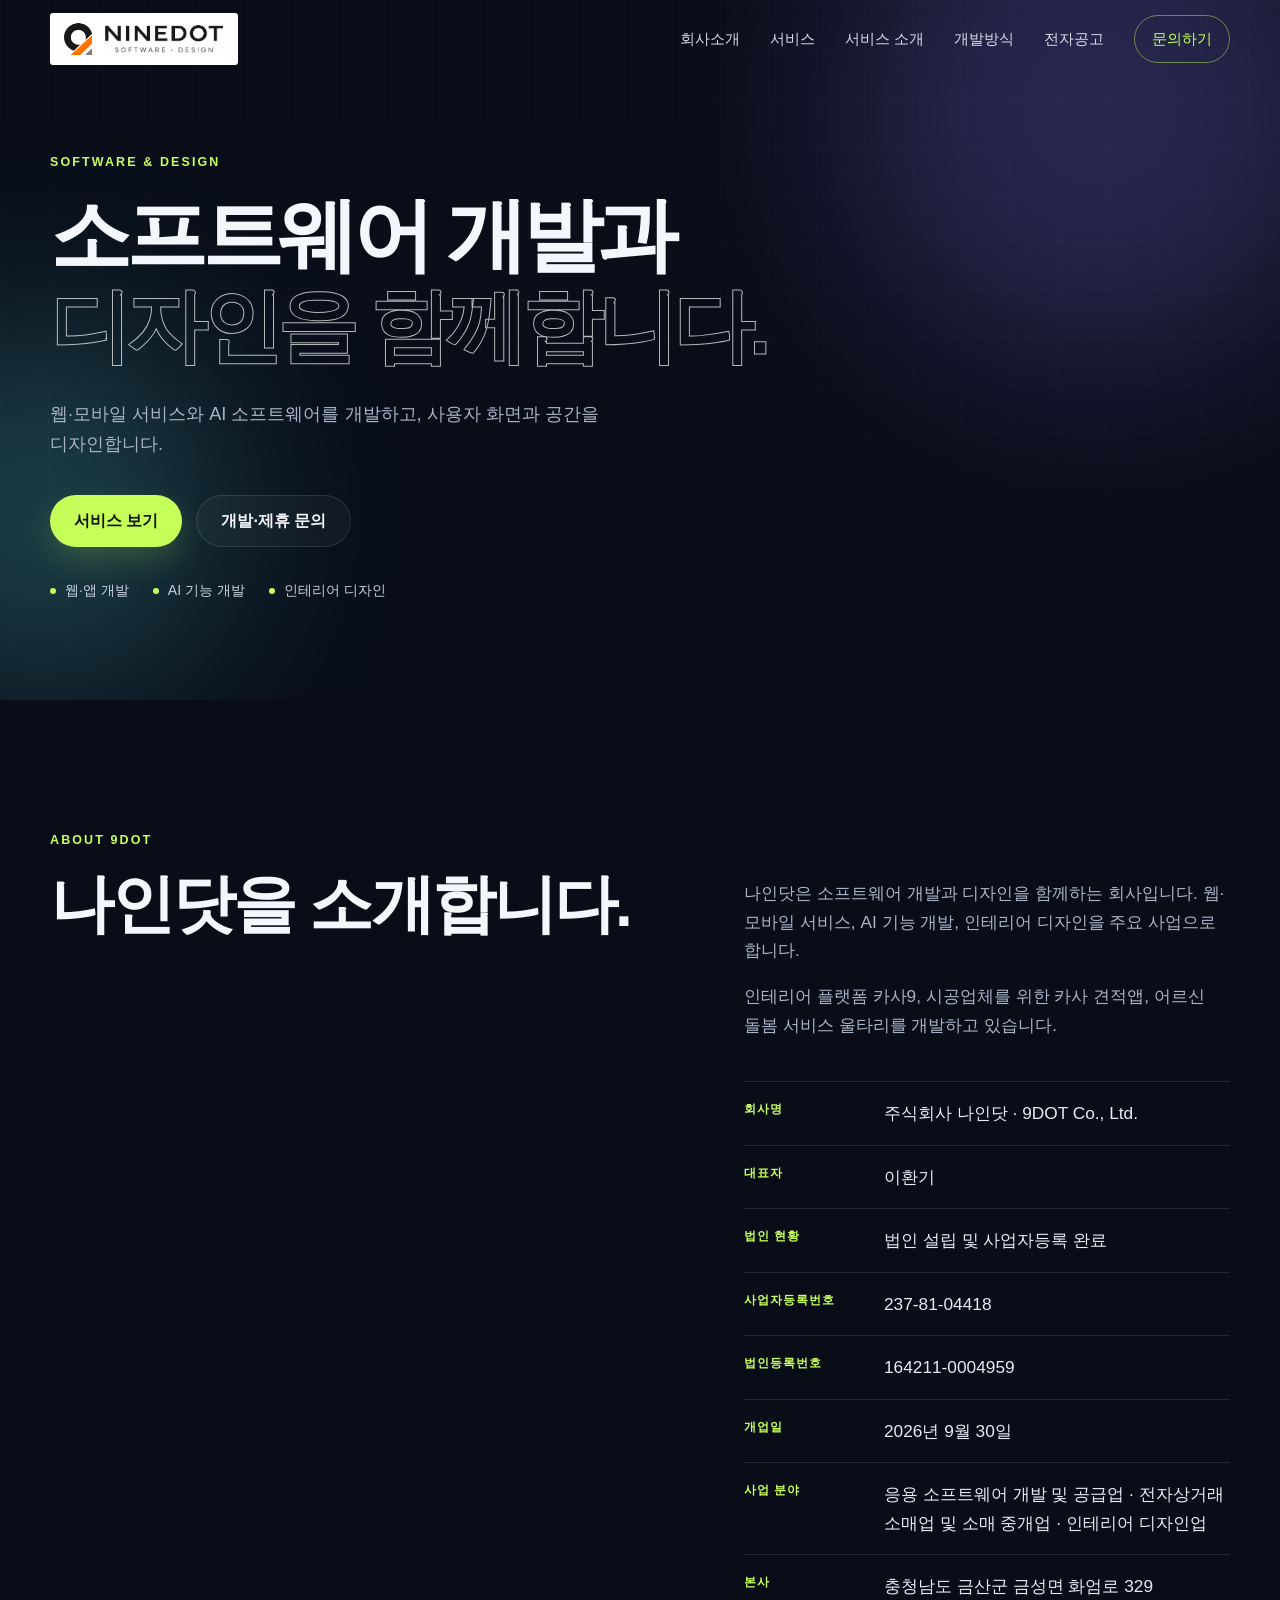
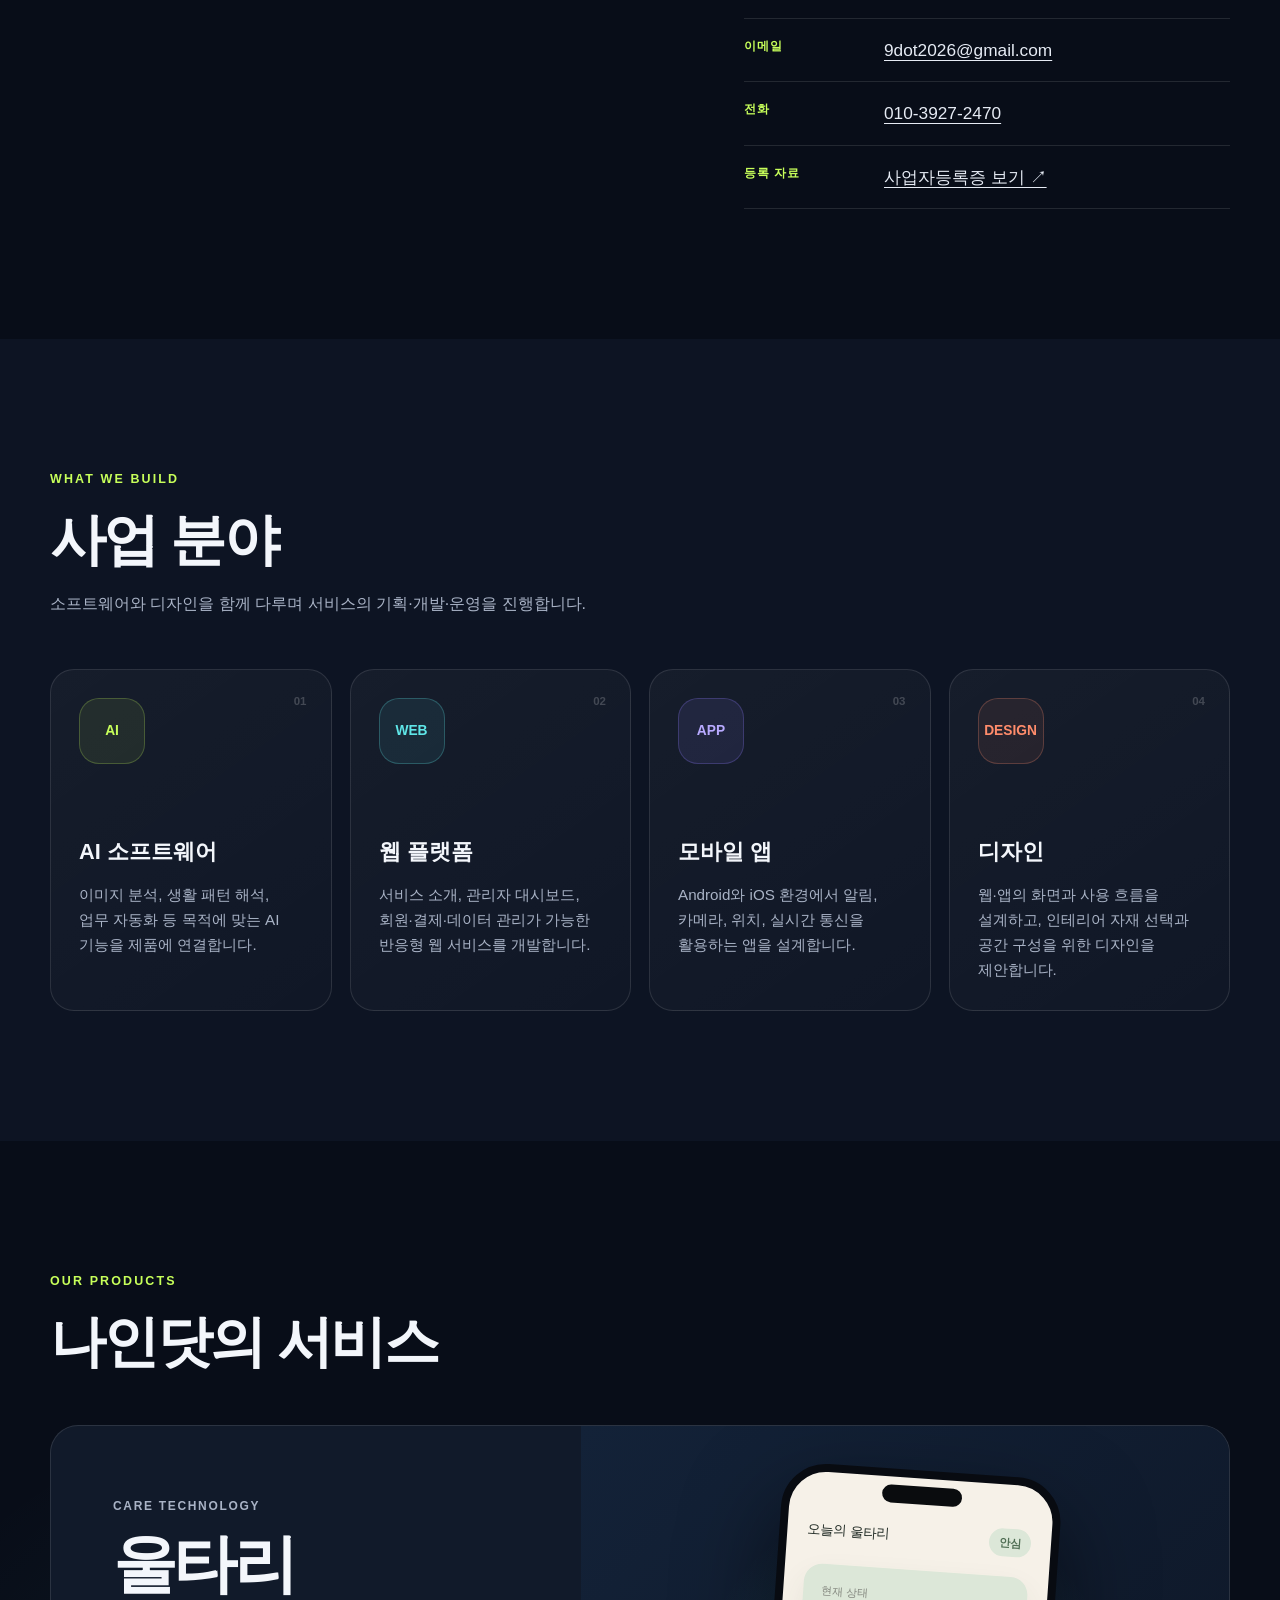
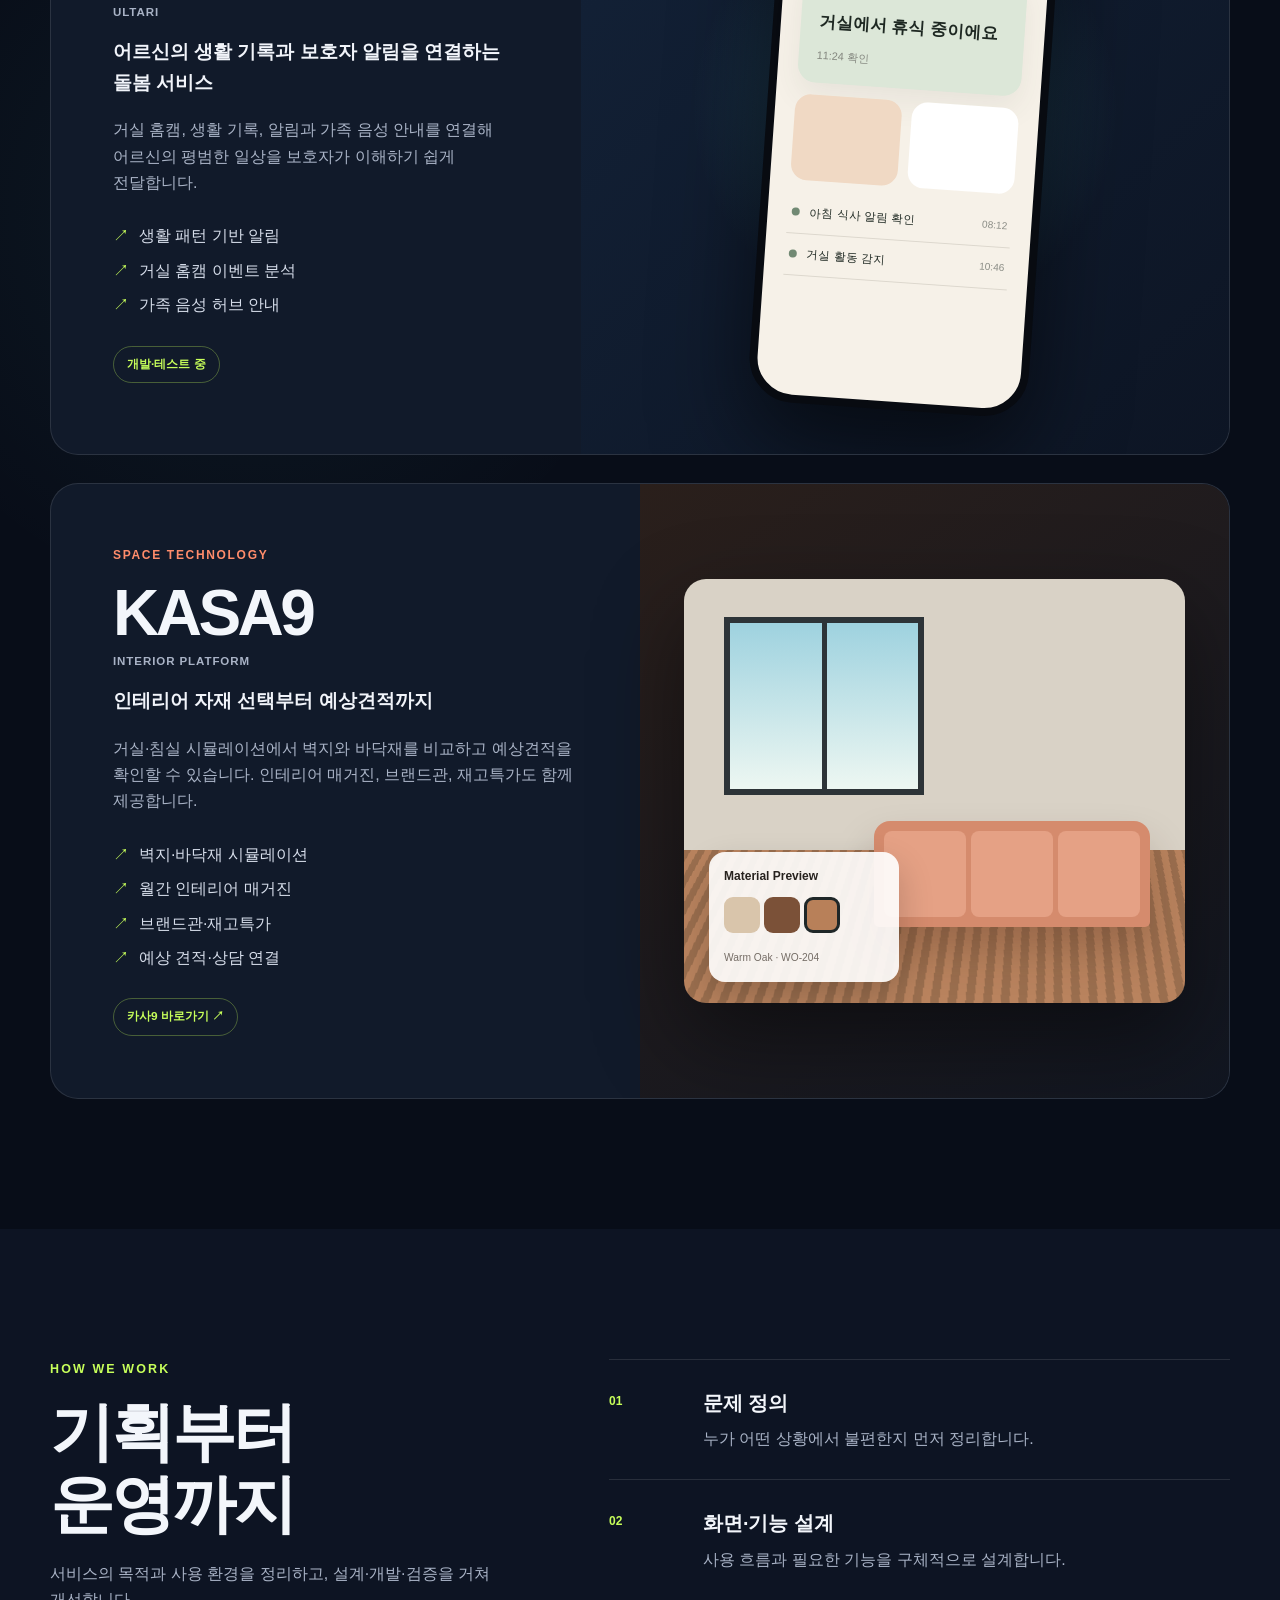
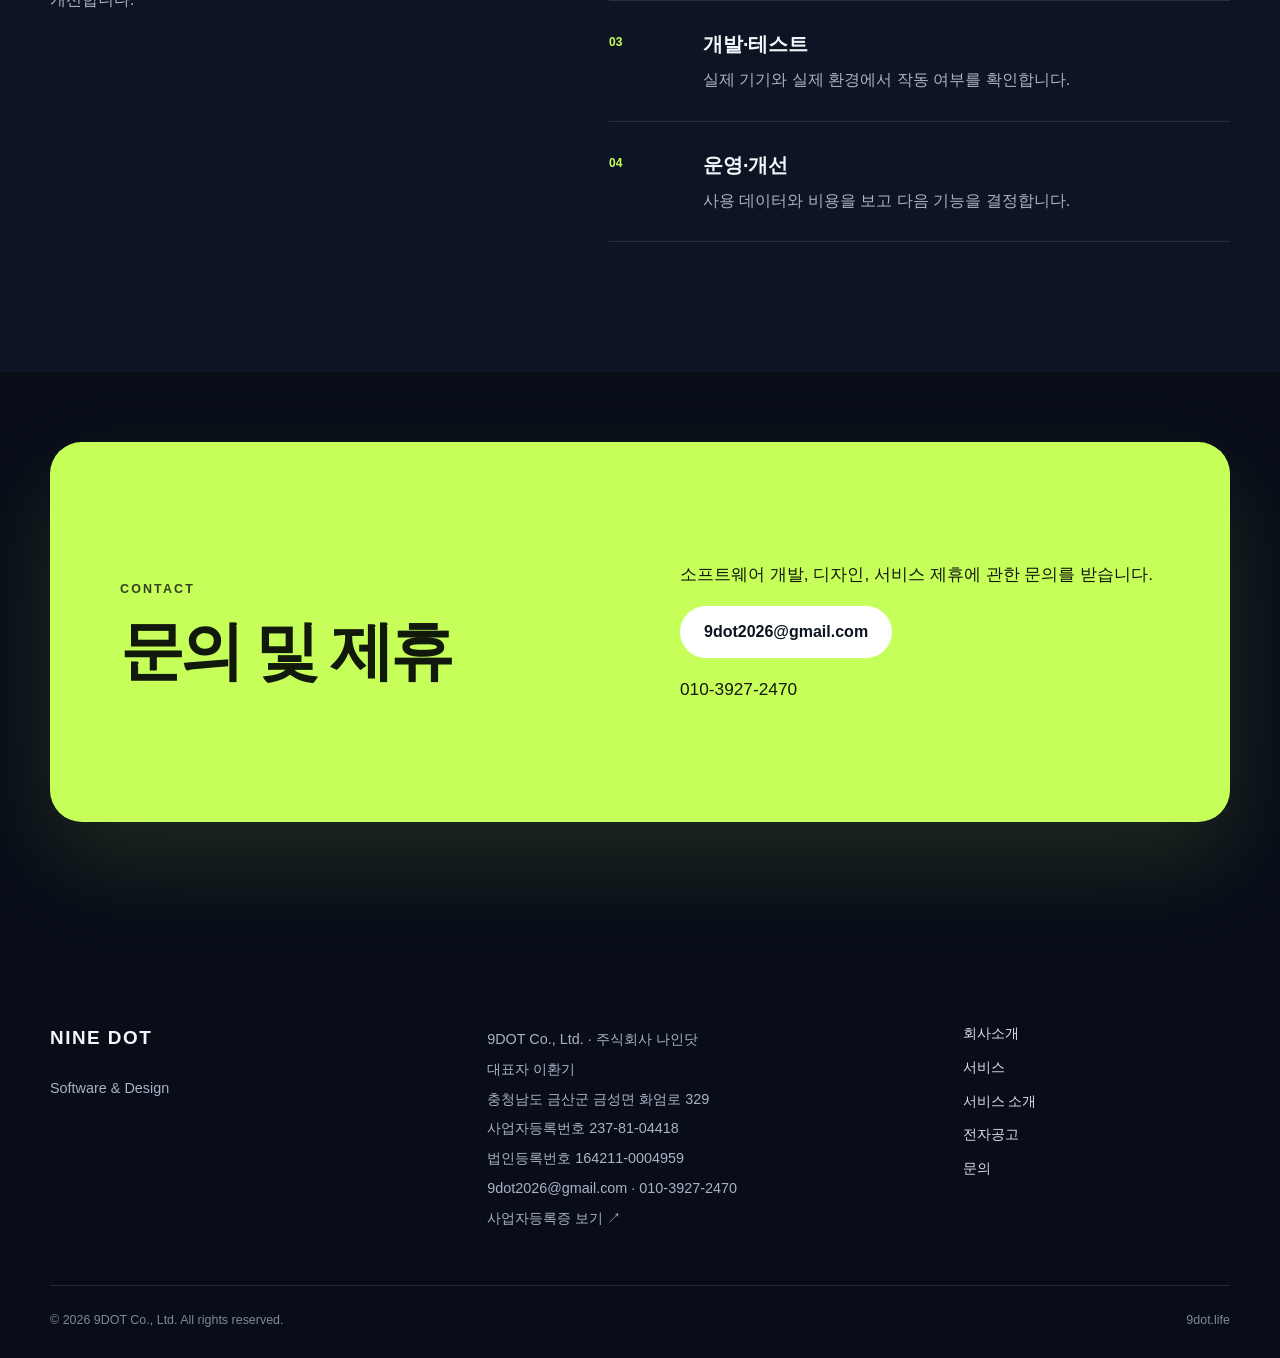
==== commit 553fa59c: "Remove repeated identity marks and oversized hero logo" ====
--- a/index.html
+++ b/index.html
@@ -61,9 +61,6 @@
           </ul>
         </div>
 
-        <div class="hero-visual reveal">
-          <div class="ninedot-brand-panel"><div class="ninedot-brand-art"><img src="assets/ninedot-original.png" alt="나인닷 — NINE DOT, SOFTWARE · DESIGN" fetchpriority="high" /></div></div>
-        </div>
       </div>
     </section>
 
@@ -239,9 +236,7 @@
   <footer class="site-footer">
     <div class="container footer-grid">
       <div>
-        <a class="brand footer-brand" href="#top" aria-label="NINE DOT 홈">
-          <span class="brand-lockup" aria-hidden="true"><span class="ninedot-symbol"><img src="assets/ninedot-original.png" alt="" /></span><span class="ninedot-wordmark"><img src="assets/ninedot-original.png" alt="" /></span></span>
-        </a>
+        <a class="brand footer-brand" href="#top" aria-label="NINE DOT 홈">NINE DOT</a>
         <p>Software &amp; Design</p>
       </div>
       <div class="footer-info">
--- a/styles.css
+++ b/styles.css
@@ -70,7 +70,6 @@
 .hero-points { display: flex; flex-wrap: wrap; gap: 11px 24px; margin: 32px 0 0; padding: 0; list-style: none; color: #c5cede; font-size: .88rem; }
 .hero-points li::before { content: ""; display: inline-block; width: 6px; height: 6px; border-radius: 50%; background: var(--lime); margin: 0 9px 1px 0; }
 
-.hero-visual { position: relative; min-height: 510px; display: grid; place-items: center; }
 
 .trust-strip { border-top: 1px solid var(--line); border-bottom: 1px solid var(--line); background: rgba(255,255,255,.018); }
 .trust-grid { min-height: 90px; display: grid; grid-template-columns: repeat(3,1fr); align-items: center; }
@@ -178,7 +177,7 @@
   .hero { min-height: auto; }
   .hero-layout,.about-layout,.process-layout { grid-template-columns: 1fr; gap: 55px; }
   .hero-copy { padding-top: 30px; }
-  .hero-visual { min-height: 470px; }
+
   .service-grid { grid-template-columns: repeat(2,1fr); }
   .product-card,.product-kasa { grid-template-columns: 1fr; }
   .product-preview { min-height: 500px; }
@@ -196,7 +195,7 @@
   .hero { padding: 130px 0 80px; }
   .hero h1 { font-size: clamp(3rem, 16vw, 5rem); }
   .hero-text { font-size: 1rem; }
-  .hero-visual { min-height: 390px; }
+
   .trust-grid { grid-template-columns: 1fr; padding: 12px 0; }
   .trust-grid p { padding: 14px; border-right: 0; border-bottom: 1px solid var(--line); }
   .trust-grid p:last-child { border-bottom: 0; }
@@ -253,7 +252,11 @@
 .ninedot-symbol > img { position: absolute; max-width: none; width: 82.616px; height: 82.616px; left: -26.814px; top: -16.273px; }
 .ninedot-wordmark { width: 120px; height: 28.73px; }
 .ninedot-wordmark > img { position: absolute; max-width: none; width: 211.944px; height: 211.944px; left: -45.972px; top: -136.901px; }
-.ninedot-brand-panel { width: min(100%, 430px); padding: 32px; background: #fff; border: 1px solid rgba(255,255,255,.2); border-radius: 4px; }
-.ninedot-brand-art { position: relative; width: 100%; aspect-ratio: 750 / 775; overflow: hidden; }
-.ninedot-brand-art > img { position: absolute; max-width: none; width: 167.2%; height: auto; left: -33.333333%; top: -29.032258%; }
-@media(max-width:600px) { .ninedot-brand-panel { width: min(100%, 350px); padding: 24px; } }
+
+/* Keep the identity once in the masthead; let the introduction carry the hero. */
+.hero { min-height: 700px; padding: 150px 0 96px; }
+.hero-layout { display: block; }
+.hero-copy { max-width: 1000px; }
+.hero h1 { font-size: clamp(3rem, 6.3vw, 6.2rem); line-height: 1.12; }
+.hero-text { max-width: 640px; }
+@media(max-width:600px) { .hero { min-height: auto; padding: 132px 0 76px; } }
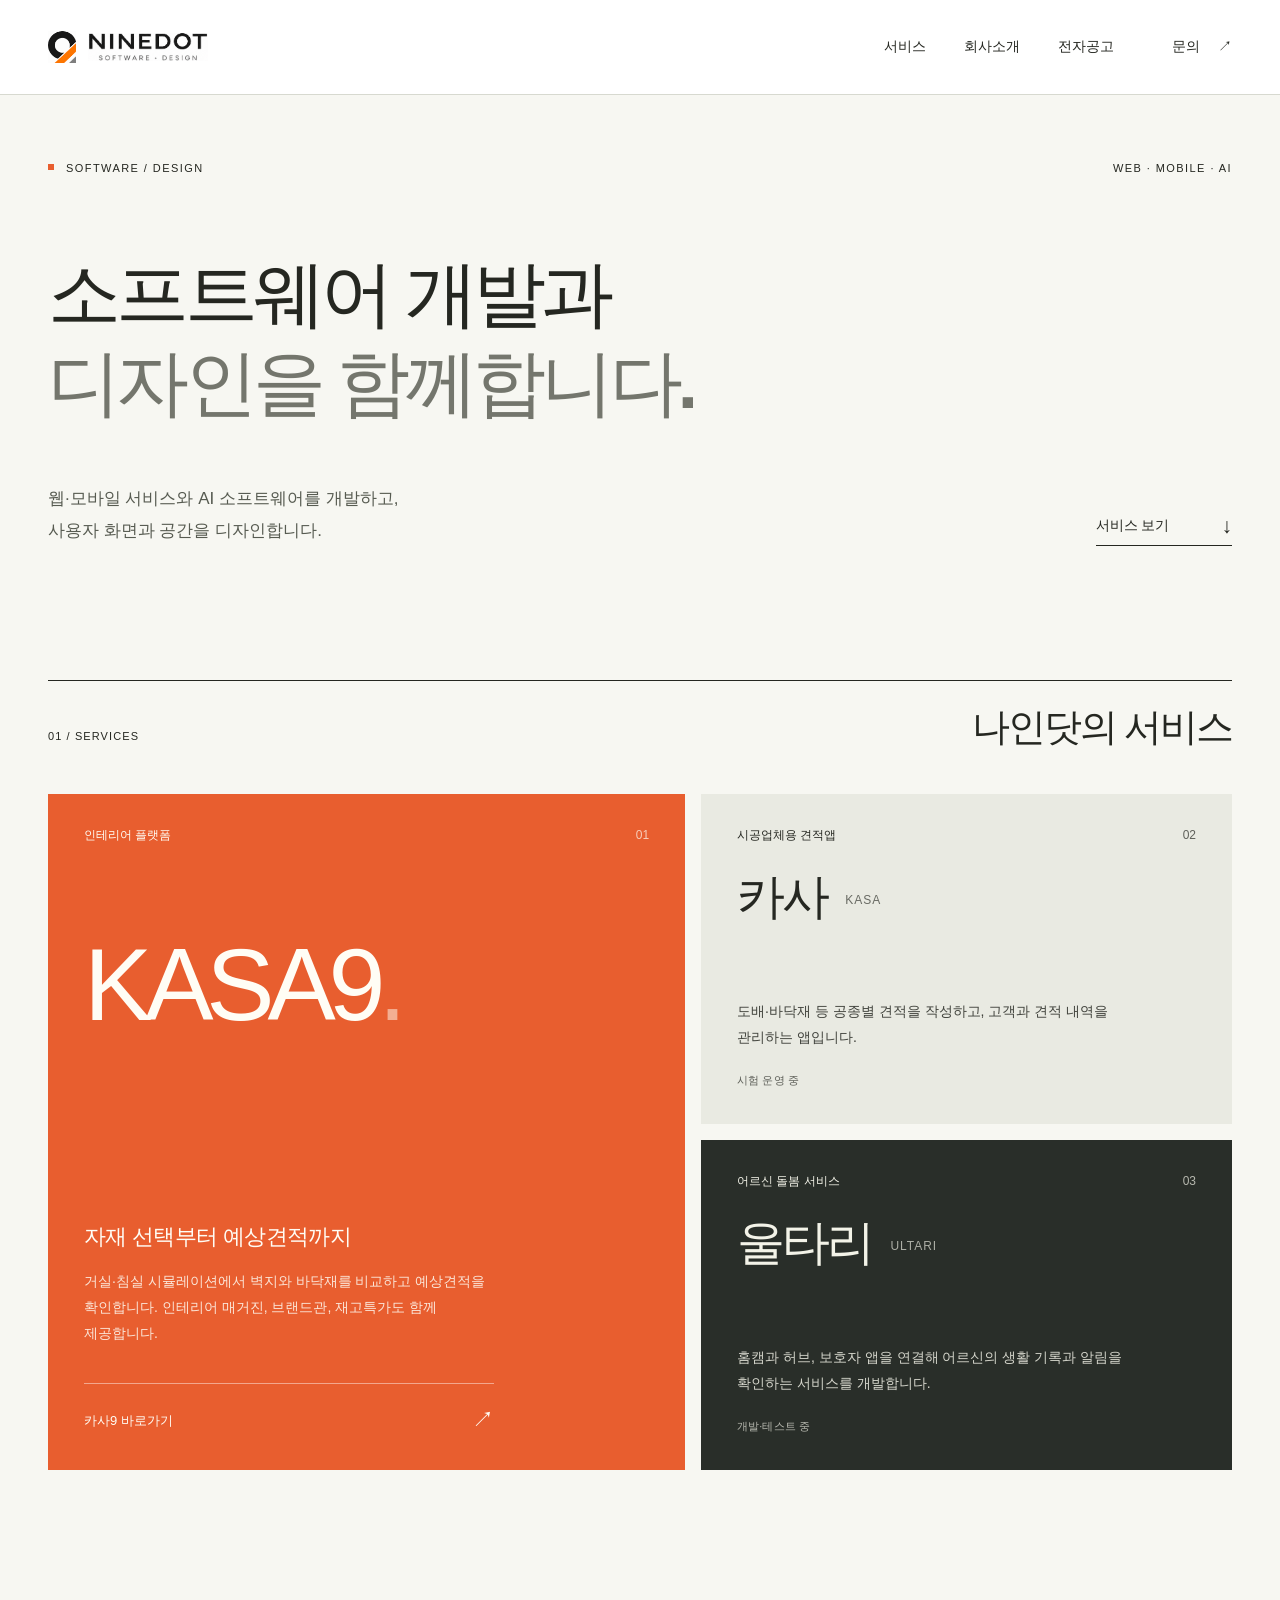
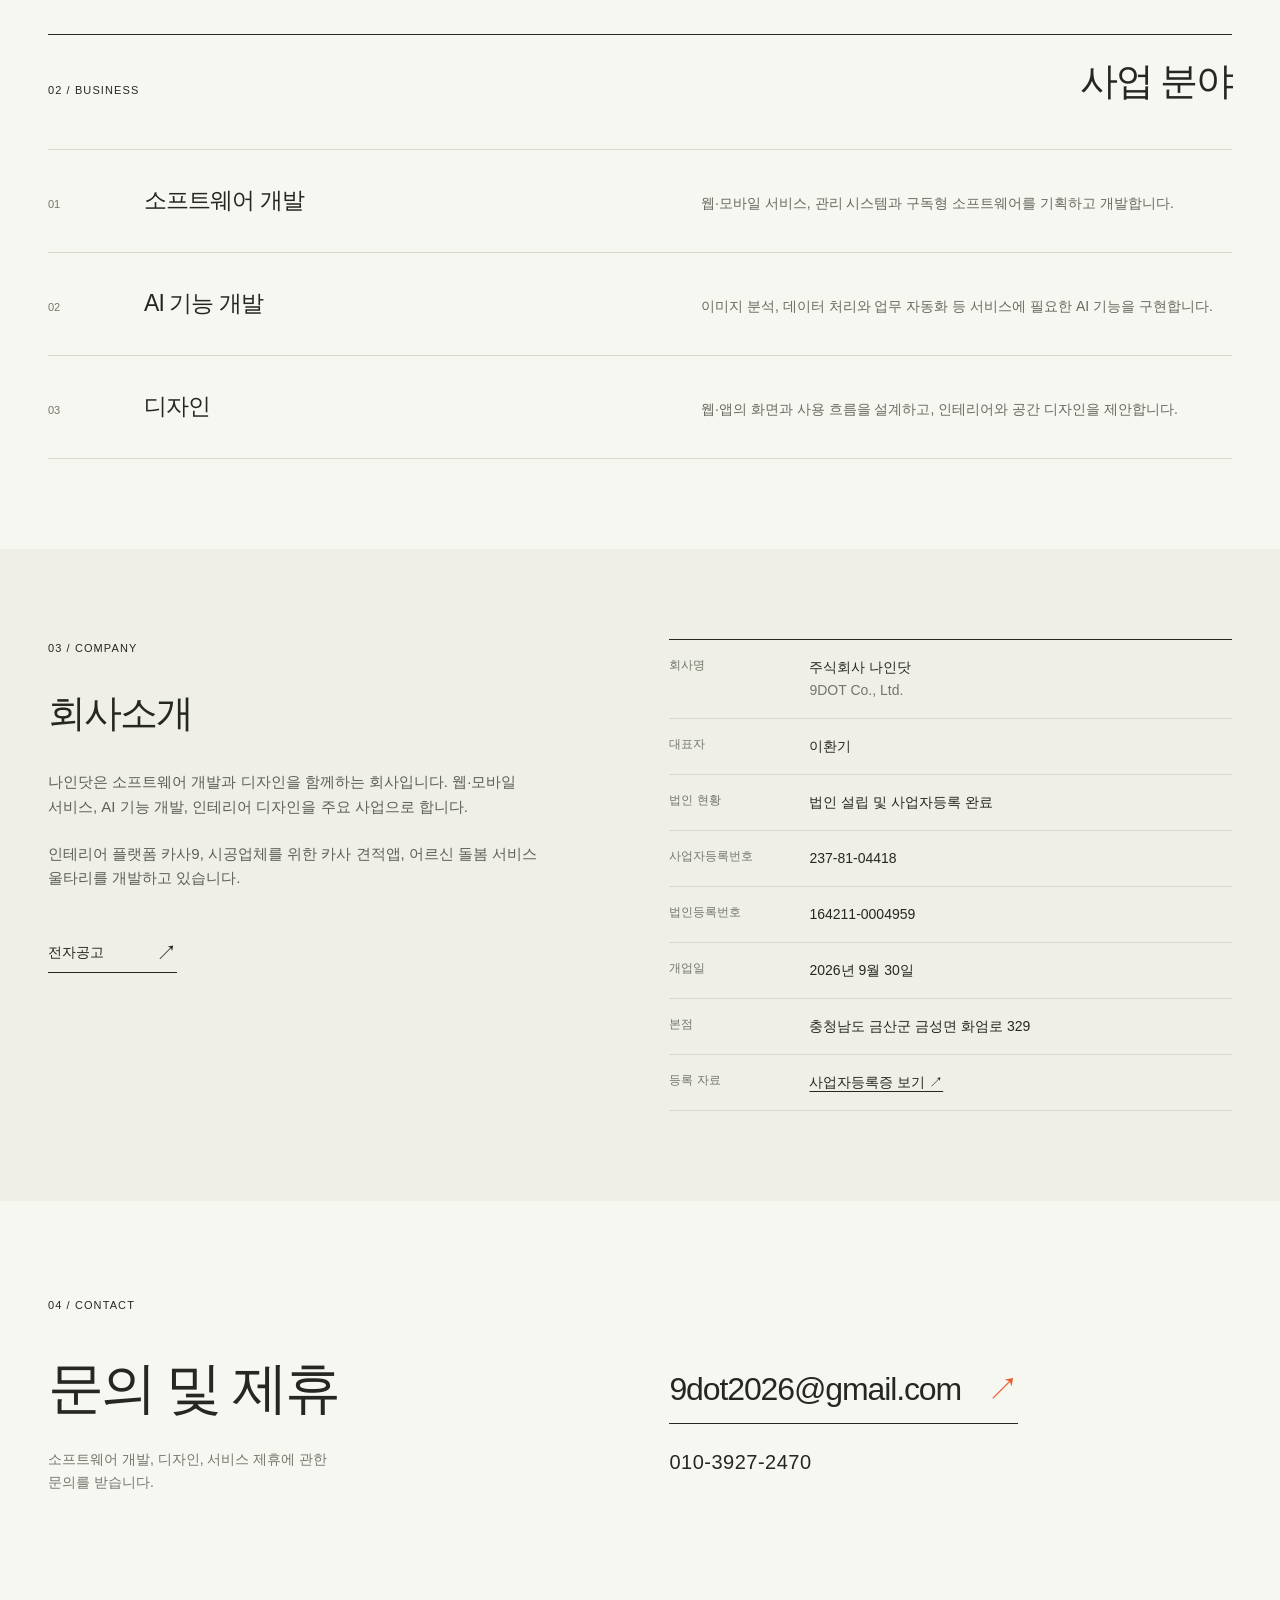
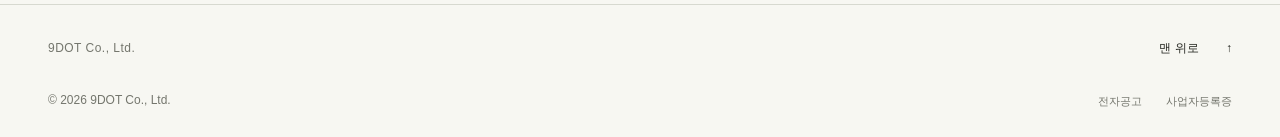
==== commit 4a072994: "Redesign NINE DOT with editorial typography, restrained branding and service-focused layout" ====
--- a/index.html
+++ b/index.html
@@ -1,267 +1,76 @@
 <!doctype html>
 <html lang="ko">
 <head>
-  <meta charset="utf-8" />
-  <meta name="viewport" content="width=device-width, initial-scale=1" />
-  <meta name="description" content="주식회사 나인닷은 소프트웨어와 디자인을 바탕으로 생활 돌봄, 인테리어, 업무를 위한 서비스를 개발합니다." />
-  <meta name="theme-color" content="#0b1020" />
-  <meta property="og:title" content="9DOT — Software &amp; Design" />
-  <meta property="og:description" content="주식회사 나인닷 | 소프트웨어 개발 · 웹·모바일 서비스 · 인테리어 디자인" />
-  <meta property="og:type" content="website" />
-  <meta property="og:url" content="https://9dot.life" />
-  <title>9DOT | Software &amp; Design</title>
-  <link rel="icon" href="assets/ninedot-favicon.svg" type="image/svg+xml" />
-  <link rel="stylesheet" href="styles.css" />
+<meta charset="utf-8" />
+<meta name="viewport" content="width=device-width, initial-scale=1" />
+<meta name="description" content="주식회사 나인닷 — 소프트웨어 개발과 디자인. 카사9, 카사 견적앱, 울타리를 만듭니다." />
+<meta name="theme-color" content="#f7f7f2" />
+<meta property="og:title" content="NINE DOT | Software &amp; Design" />
+<meta property="og:description" content="소프트웨어 개발과 디자인을 함께합니다." />
+<meta property="og:type" content="website" />
+<meta property="og:url" content="https://9dot.life" />
+<title>NINE DOT | Software &amp; Design</title>
+<link rel="icon" href="assets/ninedot-favicon.svg" type="image/svg+xml" />
+<link rel="stylesheet" href="styles.css" />
 </head>
 <body>
-  <a class="skip-link" href="#main">본문으로 바로가기</a>
-
-  <header class="site-header" id="top">
-    <div class="container nav-wrap">
-      <a class="brand" href="#top" aria-label="NINE DOT 홈">
-        <span class="brand-lockup" aria-hidden="true"><span class="ninedot-symbol"><img src="assets/ninedot-original.png" alt="" /></span><span class="ninedot-wordmark"><img src="assets/ninedot-original.png" alt="" /></span></span>
-      </a>
-
-      <button class="menu-button" type="button" aria-expanded="false" aria-controls="primary-nav">
-        <span></span><span></span><span></span>
-        <span class="sr-only">메뉴 열기</span>
-      </button>
-
-      <nav id="primary-nav" class="primary-nav" aria-label="주요 메뉴">
-        <a href="#about">회사소개</a>
-        <a href="#services">서비스</a>
-        <a href="#products">서비스 소개</a>
-        <a href="#process">개발방식</a>
-        <a href="notices.html">전자공고</a>
-        <a class="nav-cta" href="#contact">문의하기</a>
-      </nav>
-    </div>
-  </header>
-
-  <main id="main">
-    <section class="hero section-grid">
-      <div class="hero-glow glow-a"></div>
-      <div class="hero-glow glow-b"></div>
-      <div class="container hero-layout">
-        <div class="hero-copy reveal">
-          <p class="eyebrow">SOFTWARE &amp; DESIGN</p>
-          <h1>소프트웨어 개발과<br /><span>디자인을 함께합니다.</span></h1>
-          <p class="hero-text">
-            웹·모바일 서비스와 AI 소프트웨어를 개발하고,
-            사용자 화면과 공간을 디자인합니다.
-          </p>
-          <div class="hero-actions">
-            <a class="button button-primary" href="#products">서비스 보기</a>
-            <a class="button button-ghost" href="#contact">개발·제휴 문의</a>
-          </div>
-          <ul class="hero-points" aria-label="핵심 분야">
-            <li>웹·앱 개발</li>
-            <li>AI 기능 개발</li>
-            <li>인테리어 디자인</li>
-          </ul>
-        </div>
-
-      </div>
-    </section>
-
-
-    <section id="about" class="section">
-      <div class="container about-layout">
-        <div class="section-heading reveal">
-          <p class="eyebrow">ABOUT 9DOT</p>
-          <h2>나인닷을 소개합니다.</h2>
-        </div>
-        <div class="about-copy reveal">
-          <p>
-            나인닷은 소프트웨어 개발과 디자인을 함께하는 회사입니다.
-            웹·모바일 서비스, AI 기능 개발, 인테리어 디자인을 주요 사업으로 합니다.
-          </p>
-          <p>
-            인테리어 플랫폼 카사9, 시공업체를 위한 카사 견적앱, 어르신 돌봄 서비스 울타리를 개발하고 있습니다.
-          </p>
-          <dl class="company-facts">
-            <div><dt>회사명</dt><dd>주식회사 나인닷 · 9DOT Co., Ltd.</dd></div>
-            <div><dt>대표자</dt><dd>이환기</dd></div>
-            <div><dt>법인 현황</dt><dd>법인 설립 및 사업자등록 완료</dd></div>
-            <div><dt>사업자등록번호</dt><dd>237-81-04418</dd></div>
-            <div><dt>법인등록번호</dt><dd>164211-0004959</dd></div>
-            <div><dt>개업일</dt><dd>2026년 9월 30일</dd></div>
-            <div><dt>사업 분야</dt><dd>응용 소프트웨어 개발 및 공급업 · 전자상거래 소매업 및 소매 중개업 · 인테리어 디자인업</dd></div>
-            <div><dt>본사</dt><dd>충청남도 금산군 금성면 화엄로 329</dd></div>
-            <div><dt>이메일</dt><dd><a href="mailto:9dot2026@gmail.com">9dot2026@gmail.com</a></dd></div>
-            <div><dt>전화</dt><dd><a href="tel:+821039272470">010-3927-2470</a></dd></div>
-            <div><dt>등록 자료</dt><dd><a href="assets/business-registration.jpg" target="_blank" rel="noopener">사업자등록증 보기 ↗</a></dd></div>
-          </dl>
-        </div>
-      </div>
-    </section>
-
-    <section id="services" class="section section-muted">
-      <div class="container">
-        <div class="section-heading compact reveal">
-          <p class="eyebrow">WHAT WE BUILD</p>
-          <h2>사업 분야</h2>
-          <p>소프트웨어와 디자인을 함께 다루며 서비스의 기획·개발·운영을 진행합니다.</p>
-        </div>
-
-        <div class="service-grid">
-          <article class="service-card reveal">
-            <span class="service-number">01</span>
-            <div class="service-icon" aria-hidden="true">AI</div>
-            <h3>AI 소프트웨어</h3>
-            <p>이미지 분석, 생활 패턴 해석, 업무 자동화 등 목적에 맞는 AI 기능을 제품에 연결합니다.</p>
-          </article>
-          <article class="service-card reveal">
-            <span class="service-number">02</span>
-            <div class="service-icon" aria-hidden="true">WEB</div>
-            <h3>웹 플랫폼</h3>
-            <p>서비스 소개, 관리자 대시보드, 회원·결제·데이터 관리가 가능한 반응형 웹 서비스를 개발합니다.</p>
-          </article>
-          <article class="service-card reveal">
-            <span class="service-number">03</span>
-            <div class="service-icon" aria-hidden="true">APP</div>
-            <h3>모바일 앱</h3>
-            <p>Android와 iOS 환경에서 알림, 카메라, 위치, 실시간 통신을 활용하는 앱을 설계합니다.</p>
-          </article>
-          <article class="service-card reveal">
-            <span class="service-number">04</span>
-            <div class="service-icon" aria-hidden="true">DESIGN</div>
-            <h3>디자인</h3>
-            <p>웹·앱의 화면과 사용 흐름을 설계하고, 인테리어 자재 선택과 공간 구성을 위한 디자인을 제안합니다.</p>
-          </article>
-        </div>
-      </div>
-    </section>
-
-    <section id="products" class="section products-section">
-      <div class="container">
-        <div class="section-heading compact reveal">
-          <p class="eyebrow">OUR PRODUCTS</p>
-          <h2>나인닷의 서비스</h2>
-        </div>
-
-        <div class="product-list">
-          <article class="product-card product-ultari reveal">
-            <div class="product-info">
-              <p class="product-label">CARE TECHNOLOGY</p>
-              <h3>울타리 <span>ULTARI</span></h3>
-              <p class="product-lead">어르신의 생활 기록과 보호자 알림을 연결하는 돌봄 서비스</p>
-              <p>
-                거실 홈캠, 생활 기록, 알림과 가족 음성 안내를 연결해 어르신의 평범한 일상을 보호자가 이해하기 쉽게 전달합니다.
-              </p>
-              <ul>
-                <li>생활 패턴 기반 알림</li>
-                <li>거실 홈캠 이벤트 분석</li>
-                <li>가족 음성 허브 안내</li>
-              </ul>
-              <span class="status-badge">개발·테스트 중</span>
-            </div>
-            <div class="product-preview" aria-hidden="true">
-              <div class="phone-frame">
-                <div class="phone-top"></div>
-                <div class="app-head"><span>오늘의 울타리</span><b>안심</b></div>
-                <div class="app-card main-status"><small>현재 상태</small><strong>거실에서 휴식 중이에요</strong><span>11:24 확인</span></div>
-                <div class="app-row"><div></div><div></div></div>
-                <div class="app-log"><i></i><span>아침 식사 알림 확인</span><time>08:12</time></div>
-                <div class="app-log"><i></i><span>거실 활동 감지</span><time>10:46</time></div>
-              </div>
-            </div>
-          </article>
-
-          <article class="product-card product-kasa reveal">
-            <div class="product-info">
-              <p class="product-label">SPACE TECHNOLOGY</p>
-              <h3>KASA9 <span>INTERIOR PLATFORM</span></h3>
-              <p class="product-lead">인테리어 자재 선택부터 예상견적까지</p>
-              <p>
-                거실·침실 시뮬레이션에서 벽지와 바닥재를 비교하고 예상견적을 확인할 수 있습니다. 인테리어 매거진, 브랜드관, 재고특가도 함께 제공합니다.
-              </p>
-              <ul>
-                <li>벽지·바닥재 시뮬레이션</li>
-                <li>월간 인테리어 매거진</li>
-                <li>브랜드관·재고특가</li>
-                <li>예상 견적·상담 연결</li>
-              </ul>
-              <a class="status-badge" href="https://kasa9.co.kr" target="_blank" rel="noopener">카사9 바로가기 ↗</a>
-            </div>
-            <div class="product-preview kasa-preview" aria-hidden="true">
-              <div class="room-scene">
-                <div class="room-wall"></div>
-                <div class="room-floor"></div>
-                <div class="window"><span></span><span></span></div>
-                <div class="sofa"><i></i><i></i><i></i></div>
-                <div class="material-panel">
-                  <strong>Material Preview</strong>
-                  <span class="swatch s1"></span><span class="swatch s2"></span><span class="swatch s3 active"></span>
-                  <small>Warm Oak · WO-204</small>
-                </div>
-              </div>
-            </div>
-          </article>
-        </div>
-      </div>
-    </section>
-
-    <section id="process" class="section section-muted">
-      <div class="container process-layout">
-        <div class="section-heading reveal">
-          <p class="eyebrow">HOW WE WORK</p>
-          <h2>기획부터 운영까지</h2>
-          <p>서비스의 목적과 사용 환경을 정리하고, 설계·개발·검증을 거쳐 개선합니다.</p>
-        </div>
-        <ol class="process-list">
-          <li class="reveal"><span>01</span><div><h3>문제 정의</h3><p>누가 어떤 상황에서 불편한지 먼저 정리합니다.</p></div></li>
-          <li class="reveal"><span>02</span><div><h3>화면·기능 설계</h3><p>사용 흐름과 필요한 기능을 구체적으로 설계합니다.</p></div></li>
-          <li class="reveal"><span>03</span><div><h3>개발·테스트</h3><p>실제 기기와 실제 환경에서 작동 여부를 확인합니다.</p></div></li>
-          <li class="reveal"><span>04</span><div><h3>운영·개선</h3><p>사용 데이터와 비용을 보고 다음 기능을 결정합니다.</p></div></li>
-        </ol>
-      </div>
-    </section>
-
-    <section id="contact" class="section contact-section">
-      <div class="container contact-box reveal">
-        <div>
-          <p class="eyebrow">CONTACT</p>
-          <h2>문의 및 제휴</h2>
-        </div>
-        <div class="contact-copy">
-          <p>소프트웨어 개발, 디자인, 서비스 제휴에 관한 문의를 받습니다.</p>
-          <a class="button button-light" href="mailto:9dot2026@gmail.com">9dot2026@gmail.com</a>
-          <p><a href="tel:+821039272470">010-3927-2470</a></p>
-        </div>
-      </div>
-    </section>
-  </main>
-
-  <footer class="site-footer">
-    <div class="container footer-grid">
-      <div>
-        <a class="brand footer-brand" href="#top" aria-label="NINE DOT 홈">NINE DOT</a>
-        <p>Software &amp; Design</p>
-      </div>
-      <div class="footer-info">
-        <p>9DOT Co., Ltd. · 주식회사 나인닷</p>
-        <p>대표자 이환기</p>
-        <p>충청남도 금산군 금성면 화엄로 329</p>
-        <p>사업자등록번호 237-81-04418</p>
-        <p>법인등록번호 164211-0004959</p>
-        <p><a href="mailto:9dot2026@gmail.com">9dot2026@gmail.com</a> · <a href="tel:+821039272470">010-3927-2470</a></p>
-        <p><a href="assets/business-registration.jpg" target="_blank" rel="noopener">사업자등록증 보기 ↗</a></p>
-      </div>
-      <div class="footer-links">
-        <a href="#about">회사소개</a>
-        <a href="#services">서비스</a>
-        <a href="#products">서비스 소개</a>
-        <a href="notices.html">전자공고</a>
-        <a href="mailto:9dot2026@gmail.com">문의</a>
-      </div>
-    </div>
-    <div class="container footer-bottom">
-      <p>© <span id="year"></span> 9DOT Co., Ltd. All rights reserved.</p>
-      <p>9dot.life</p>
-    </div>
-  </footer>
-
-  <script src="script.js"></script>
-</body>
-</html>
+<a class="skip-link" href="#main">본문으로 바로가기</a>
+<header class="site-header" id="top">
+ <div class="container nav-wrap">
+  <a class="brand" href="#top" aria-label="NINE DOT 홈"><span class="brand-lockup" aria-hidden="true"><span class="ninedot-symbol"><img src="assets/ninedot-original.png" alt="" /></span><span class="ninedot-wordmark"><img src="assets/ninedot-original.png" alt="" /></span></span></a>
+  <button class="menu-button" type="button" aria-expanded="false" aria-controls="primary-nav"><span></span><span></span><span class="sr-only">메뉴 열기</span></button>
+  <nav id="primary-nav" class="primary-nav" aria-label="주요 메뉴"><a href="#products">서비스</a><a href="#about">회사소개</a><a href="notices.html">전자공고</a><a href="#contact">문의 <span aria-hidden="true">↗</span></a></nav>
+ </div>
+</header>
+<main id="main">
+ <section class="hero container" aria-labelledby="hero-title">
+  <div class="hero-topline"><p>SOFTWARE / DESIGN</p><p>WEB · MOBILE · AI</p></div>
+  <h1 id="hero-title">소프트웨어 개발과<br /><span>디자인을 함께합니다.</span></h1>
+  <div class="hero-bottom"><p>웹·모바일 서비스와 AI 소프트웨어를 개발하고,<br class="desktop-break" /> 사용자 화면과 공간을 디자인합니다.</p><a class="text-link" href="#products">서비스 보기 <span aria-hidden="true">↓</span></a></div>
+ </section>
+ <section id="products" class="section container" aria-labelledby="products-title">
+  <div class="section-heading"><div class="section-index">01 / SERVICES</div><h2 id="products-title">나인닷의 서비스</h2></div>
+  <div class="project-grid">
+   <article class="project project-kasa9">
+    <div class="project-top"><p>인테리어 플랫폼</p><span>01</span></div>
+    <h3>KASA9<span class="project-period" aria-hidden="true">.</span></h3>
+    <div class="project-bottom"><p class="project-title">자재 선택부터 예상견적까지</p><p>거실·침실 시뮬레이션에서 벽지와 바닥재를 비교하고 예상견적을 확인합니다. 인테리어 매거진, 브랜드관, 재고특가도 함께 제공합니다.</p><a class="project-link" href="https://kasa9.co.kr" target="_blank" rel="noopener">카사9 바로가기 <span aria-hidden="true">↗</span></a></div>
+   </article>
+   <article class="project project-estimate">
+    <div class="project-top"><p>시공업체용 견적앱</p><span>02</span></div><h3>카사<span class="project-sub">KASA</span></h3>
+    <div class="project-bottom"><p>도배·바닥재 등 공종별 견적을 작성하고, 고객과 견적 내역을 관리하는 앱입니다.</p><span class="project-status">시험 운영 중</span></div>
+   </article>
+   <article class="project project-ultari">
+    <div class="project-top"><p>어르신 돌봄 서비스</p><span>03</span></div><h3>울타리<span class="project-sub">ULTARI</span></h3>
+    <div class="project-bottom"><p>홈캠과 허브, 보호자 앱을 연결해 어르신의 생활 기록과 알림을 확인하는 서비스를 개발합니다.</p><span class="project-status">개발·테스트 중</span></div>
+   </article>
+  </div>
+ </section>
+ <section id="services" class="section container" aria-labelledby="business-title">
+  <div class="section-heading"><div class="section-index">02 / BUSINESS</div><h2 id="business-title">사업 분야</h2></div>
+  <div class="business-list">
+   <article><span class="row-index">01</span><h3>소프트웨어 개발</h3><p>웹·모바일 서비스, 관리 시스템과 구독형 소프트웨어를 기획하고 개발합니다.</p></article>
+   <article><span class="row-index">02</span><h3>AI 기능 개발</h3><p>이미지 분석, 데이터 처리와 업무 자동화 등 서비스에 필요한 AI 기능을 구현합니다.</p></article>
+   <article><span class="row-index">03</span><h3>디자인</h3><p>웹·앱의 화면과 사용 흐름을 설계하고, 인테리어와 공간 디자인을 제안합니다.</p></article>
+  </div>
+ </section>
+ <section id="about" class="section about-section" aria-labelledby="about-title"><div class="container about-grid">
+  <div class="about-intro"><div class="section-index">03 / COMPANY</div><h2 id="about-title">회사소개</h2><p>나인닷은 소프트웨어 개발과 디자인을 함께하는 회사입니다. 웹·모바일 서비스, AI 기능 개발, 인테리어 디자인을 주요 사업으로 합니다.</p><p>인테리어 플랫폼 카사9, 시공업체를 위한 카사 견적앱, 어르신 돌봄 서비스 울타리를 개발하고 있습니다.</p><a class="text-link" href="notices.html">전자공고 <span aria-hidden="true">↗</span></a></div>
+  <dl class="company-facts">
+   <div><dt>회사명</dt><dd>주식회사 나인닷<br /><span class="muted">9DOT Co., Ltd.</span></dd></div>
+   <div><dt>대표자</dt><dd>이환기</dd></div>
+   <div><dt>법인 현황</dt><dd>법인 설립 및 사업자등록 완료</dd></div>
+   <div><dt>사업자등록번호</dt><dd>237-81-04418</dd></div>
+   <div><dt>법인등록번호</dt><dd>164211-0004959</dd></div>
+   <div><dt>개업일</dt><dd>2026년 9월 30일</dd></div>
+   <div><dt>본점</dt><dd>충청남도 금산군 금성면 화엄로 329</dd></div>
+   <div><dt>등록 자료</dt><dd><a href="assets/business-registration.jpg" target="_blank" rel="noopener">사업자등록증 보기 ↗</a></dd></div>
+  </dl>
+ </div></section>
+ <section id="contact" class="section container contact-section" aria-labelledby="contact-title">
+  <div class="section-index">04 / CONTACT</div><div class="contact-grid"><div><h2 id="contact-title">문의 및 제휴</h2><p>소프트웨어 개발, 디자인, 서비스 제휴에 관한<br class="desktop-break" /> 문의를 받습니다.</p></div><div class="contact-details"><a class="contact-email" href="mailto:9dot2026@gmail.com">9dot2026@gmail.com <span aria-hidden="true">↗</span></a><a class="contact-phone" href="tel:+821039272470">010-3927-2470</a></div></div>
+ </section>
+</main>
+<footer class="site-footer"><div class="container footer-top"><p>9DOT Co., Ltd.</p><a href="#top">맨 위로 <span aria-hidden="true">↑</span></a></div><div class="container footer-bottom"><p>© <span id="year">2026</span> 9DOT Co., Ltd.</p><div><a href="notices.html">전자공고</a><a href="assets/business-registration.jpg" target="_blank" rel="noopener">사업자등록증</a></div></div></footer>
+<script src="script.js"></script>
+</body></html>
--- a/styles.css
+++ b/styles.css
@@ -1,262 +1,182 @@
-:root {
-  --bg: #080d18;
-  --bg-soft: #0d1423;
-  --surface: #111a2a;
-  --surface-2: #172238;
-  --text: #f3f6fb;
-  --muted: #a9b3c6;
-  --line: rgba(255,255,255,.11);
-  --lime: #c7ff5a;
-  --cyan: #5fe6e8;
-  --violet: #8f7cff;
-  --coral: #ff8c6b;
-  --max: 1180px;
-  --radius: 28px;
-  --shadow: 0 30px 80px rgba(0,0,0,.28);
+:root { --paper:#f7f7f2; --white:#fff; --ink:#252721; --muted:#74766d; --line:#d7d9d0; --accent:#e85e2f; --max:1240px; }
+* { box-sizing:border-box; }
+html { scroll-behavior:smooth; scroll-padding-top:106px; }
+body { margin:0; background:var(--paper); color:var(--ink); font-family:Pretendard,"Noto Sans KR",-apple-system,BlinkMacSystemFont,"Segoe UI",sans-serif; line-height:1.65; word-break:keep-all; }
+a { color:inherit; text-decoration:none; }
+button { font:inherit; }
+img { display:block; max-width:100%; }
+.container { width:min(calc(100% - 96px),var(--max)); margin-inline:auto; }
+.sr-only { position:absolute; width:1px; height:1px; padding:0; margin:-1px; overflow:hidden; clip:rect(0,0,0,0); white-space:nowrap; border:0; }
+.skip-link { position:fixed; top:-80px; left:20px; z-index:200; background:var(--ink); color:white; padding:12px 20px; }
+.skip-link:focus { top:12px; }
+a:focus-visible,button:focus-visible { outline:2px solid var(--accent); outline-offset:6px; }
+::selection { background:var(--accent); color:white; }
+.site-header { position:sticky; top:0; z-index:100; background:rgba(255,255,255,.96); border-bottom:1px solid var(--line); }
+.nav-wrap { min-height:94px; display:flex; align-items:center; justify-content:space-between; gap:28px; }
+.brand { display:inline-flex; align-items:center; font-size:20px; font-weight:650; letter-spacing:.04em; }
+.brand-lockup { display:inline-flex; align-items:center; gap:12px; padding:0; background:white; flex:none; }
+.ninedot-symbol,.ninedot-wordmark { display:block; position:relative; overflow:hidden; flex:none; }
+.ninedot-symbol { width:28px; height:32.42px; }
+.ninedot-symbol>img { position:absolute; max-width:none; width:82.616px; height:82.616px; left:-26.814px; top:-16.273px; }
+.ninedot-wordmark { width:120px; height:28.73px; }
+.ninedot-wordmark>img { position:absolute; max-width:none; width:211.944px; height:211.944px; left:-45.972px; top:-136.901px; }
+.primary-nav { display:flex; gap:38px; align-items:center; font-size:14px; font-weight:500; }
+.primary-nav a:hover { color:var(--accent); }
+.primary-nav a:last-child { margin-left:20px; }
+.primary-nav a:last-child span { margin-left:14px; }
+.menu-button { display:none; border:0; padding:10px 0 10px 10px; background:none; }
+.menu-button>span:not(.sr-only) { display:block; width:24px; height:1px; background:var(--ink); margin:6px 0; }
+.hero { padding-block:64px 60px; }
+.hero-topline { display:flex; justify-content:space-between; gap:24px; font-family:Arial,sans-serif; font-size:11px; letter-spacing:.13em; }
+.hero-topline p { margin:0; }
+.hero-topline p:first-child::before { content:""; display:inline-block; width:6px; height:6px; background:var(--accent); margin-right:12px; vertical-align:2px; }
+.hero h1 { margin:72px 0 56px; font-size:clamp(40px,5.7vw,82px); line-height:1.22; font-weight:550; letter-spacing:-.065em; }
+.hero h1 span { color:var(--muted); }
+.hero-bottom { display:flex; align-items:flex-end; justify-content:space-between; gap:28px; }
+.hero-bottom>p { margin:0; color:#575b51; font-size:17px; line-height:1.85; }
+.text-link { display:inline-flex; justify-content:space-between; gap:52px; align-items:center; border-bottom:1px solid var(--ink); padding-block:8px; font-size:14px; white-space:nowrap; }
+.text-link span { font-size:21px; line-height:1; }
+.text-link:hover { color:var(--accent); border-color:var(--accent); }
+.section { padding-block:74px 90px; }
+.section-heading { display:flex; justify-content:space-between; align-items:baseline; gap:30px; border-top:1px solid var(--ink); padding-top:22px; margin-bottom:42px; }
+.section-index { font-family:Arial,sans-serif; font-size:11px; font-weight:500; letter-spacing:.1em; }
+h2 { margin:0; font-size:clamp(26px,3vw,38px); font-weight:550; letter-spacing:-.055em; line-height:1.3; }
+.project-grid { display:grid; grid-template-columns:1.2fr 1fr; gap:16px; }
+.project { padding:32px 36px; display:flex; flex-direction:column; min-width:0; }
+.project-kasa9 { background:var(--accent); color:#fffdf5; grid-row:span 2; min-height:676px; }
+.project-estimate { background:#e9eae2; min-height:330px; }
+.project-ultari { background:#292e29; color:#f3f3e8; min-height:330px; }
+.project-top { display:flex; justify-content:space-between; align-items:center; gap:20px; font-size:12px; }
+.project-top p { margin:0; }
+.project-top>span { font-family:Arial,sans-serif; opacity:.7; }
+.project h3 { font-size:48px; font-weight:500; letter-spacing:-.06em; margin:22px 0; line-height:1.2; }
+.project-kasa9 h3 { font-family:Arial,sans-serif; font-size:clamp(70px,8vw,116px); letter-spacing:-.07em; font-weight:500; margin-top:78px; }
+.project-period { opacity:.5; }
+.project-sub { font-family:Arial,sans-serif; display:inline-block; margin-left:18px; font-size:12px; letter-spacing:.08em; vertical-align:middle; opacity:.65; }
+.project-bottom { margin-top:auto; max-width:410px; }
+.project-bottom p { font-size:14px; line-height:1.85; margin:0; opacity:.85; }
+.project-bottom .project-title { opacity:1; font-size:22px; font-weight:500; line-height:1.5; margin-bottom:16px; letter-spacing:-.03em; }
+.project-link { display:flex; justify-content:space-between; gap:20px; align-items:center; border-top:1px solid rgba(255,255,255,.45); margin-top:36px; padding-top:18px; font-size:13px; }
+.project-link span { font-size:22px; }
+.project-link:hover { opacity:.75; }
+.project-status { display:inline-block; margin-top:20px; font-size:11px; letter-spacing:.01em; opacity:.7; }
+.business-list { border-top:1px solid var(--line); }
+.business-list article { display:grid; grid-template-columns:70px 1fr 1fr; gap:26px; align-items:baseline; padding-block:32px; border-bottom:1px solid var(--line); }
+.row-index { font-size:11px; color:var(--muted); font-family:Arial,sans-serif; }
+.business-list h3 { font-size:23px; font-weight:500; margin:0; letter-spacing:-.04em; }
+.business-list p { color:#676b60; font-size:14px; margin:0; }
+.about-section { background:#efefe8; padding-block:90px; }
+.about-grid { display:grid; grid-template-columns:1fr 1.1fr; gap:110px; }
+.about-intro h2 { margin-block:32px; }
+.about-intro>p { font-size:15px; color:#5c6056; margin-block:22px; }
+.about-intro .text-link { margin-top:20px; }
+.company-facts { margin:0; border-top:1px solid var(--ink); }
+.company-facts>div { display:grid; grid-template-columns:118px 1fr; gap:22px; padding:16px 0; border-bottom:1px solid var(--line); }
+.company-facts dt { font-size:12px; color:#73776b; }
+.company-facts dd { font-size:14px; margin:0; min-width:0; overflow-wrap:anywhere; }
+.company-facts dd a { text-decoration:underline; text-underline-offset:4px; }
+.muted { color:var(--muted); }
+.contact-section { padding-block:95px 110px; }
+.contact-grid { display:grid; grid-template-columns:1fr 1.1fr; gap:110px; margin-top:36px; }
+.contact-grid h2 { font-size:clamp(34px,4.4vw,58px); }
+.contact-grid p { font-size:14px; color:var(--muted); margin:24px 0 0; }
+.contact-details { align-self:center; display:flex; flex-direction:column; align-items:flex-start; gap:22px; min-width:0; }
+.contact-email { font-size:clamp(18px,2.6vw,32px); line-height:1.5; letter-spacing:-.035em; border-bottom:1px solid var(--ink); padding-bottom:10px; overflow-wrap:anywhere; }
+.contact-email span { display:inline-block; margin-left:18px; color:var(--accent); }
+.contact-phone { font-family:Arial,sans-serif; font-size:20px; letter-spacing:.025em; }
+.site-footer { border-top:1px solid var(--line); padding:34px 0 26px; }
+.footer-top,.footer-bottom { display:flex; justify-content:space-between; align-items:center; gap:28px; }
+.footer-top { padding-bottom:32px; }
+.footer-top p { font-family:Arial,sans-serif; font-size:16px; letter-spacing:.04em; margin:0; }
+.footer-top>a { font-size:12px; }
+.footer-top>a span { margin-left:24px; }
+.footer-bottom { font-size:11px; color:var(--muted); }
+.footer-bottom p { margin:0; }
+.footer-bottom>div { display:flex; gap:24px; }
+/* Corporate notices share the same quiet typography and information hierarchy. */
+.notice-header { border-bottom:1px solid var(--line); padding-block:26px; background:white; }
+.notice-header .container { display:flex; justify-content:space-between; align-items:center; }
+.notice-header .container>a:last-child { font-size:13px; }
+.notice-container { max-width:900px; }
+.eyebrow { color:var(--muted); font-size:11px; font-family:Arial,sans-serif; letter-spacing:.1em; margin:0 0 24px; }
+.notice-container h1 { margin:0 0 30px; font-size:clamp(32px,4.6vw,54px); font-weight:500; letter-spacing:-.055em; line-height:1.35; }
+.notice-intro,.notice-date { color:var(--muted); font-size:14px; }
+.notice-list { list-style:none; padding:0; margin:54px 0 0; border-top:1px solid var(--ink); }
+.notice-list a { display:grid; grid-template-columns:auto 1fr auto auto; gap:24px; align-items:center; padding-block:28px; border-bottom:1px solid var(--line); }
+.notice-type,.notice-list time { font-size:12px; color:var(--muted); white-space:nowrap; }
+.notice-list strong { font-size:17px; font-weight:500; }
+.notice-list a:hover strong { color:var(--accent); }
+.notice-back { font-size:13px; text-decoration:underline; text-underline-offset:5px; }
+.notice-article { margin-top:52px; }
+.notice-article>p { margin-block:26px; font-size:15px; }
+.notice-article .company-facts { margin-top:40px; }
+.notice-document { text-decoration:underline; text-underline-offset:5px; }
+.notice-signature { text-align:right; line-height:2; padding-top:24px; }
+.notice-container+.site-footer { margin-top:60px; }
+body>.site-footer>.container>p { font-size:12px; color:var(--muted); }
+@media(max-width:1000px) {
+ .container { width:calc(100% - 56px); }
+ .hero h1 { font-size:6.8vw; }
+ .about-grid,.contact-grid { gap:60px; }
+ .project { padding:28px; }
+ .project-kasa9 { min-height:700px; }
+ .primary-nav { gap:28px; }
+ .company-facts>div { grid-template-columns:100px 1fr; gap:14px; }
 }
-
-* { box-sizing: border-box; }
-html { scroll-behavior: smooth; }
-body {
-  margin: 0;
-  font-family: Pretendard, "Noto Sans KR", -apple-system, BlinkMacSystemFont, "Segoe UI", sans-serif;
-  background: var(--bg);
-  color: var(--text);
-  line-height: 1.65;
-  word-break: keep-all;
-  overflow-x: hidden;
+@media(max-width:700px) {
+ html { scroll-padding-top:85px; }
+ .container { width:calc(100% - 40px); }
+ .nav-wrap { min-height:78px; }
+ .menu-button { display:block; }
+ .primary-nav { display:none; position:absolute; top:100%; left:0; right:0; background:white; padding:18px 20px 26px; border-bottom:1px solid var(--line); flex-direction:column; align-items:stretch; gap:0; }
+ .primary-nav.open { display:flex; }
+ .primary-nav a { padding-block:13px; border-bottom:1px solid #eee; }
+ .primary-nav a:last-child { margin-left:0; }
+ .hero { padding-block:36px 28px; }
+ .hero-topline { font-size:9px; letter-spacing:.08em; }
+ .hero-topline p:last-child { display:none; }
+ .hero h1 { font-size:clamp(29px,7.6vw,52px); margin:46px 0 32px; letter-spacing:-.065em; line-height:1.35; }
+ .hero-bottom { align-items:flex-start; flex-direction:column; gap:24px; }
+ .hero-bottom>p { font-size:14px; }
+ .text-link { font-size:12px; gap:45px; }
+ .section { padding-block:42px 48px; }
+ .section-heading { padding-top:18px; margin-bottom:26px; gap:20px; }
+ .section-index { font-size:9px; }
+ h2 { font-size:24px; }
+ .project-grid { grid-template-columns:1fr; gap:12px; }
+ .project { padding:26px; }
+ .project-kasa9 { grid-row:auto; min-height:460px; }
+ .project-kasa9 h3 { font-size:80px; margin-top:48px; }
+ .project-estimate,.project-ultari { min-height:310px; }
+ .project h3 { font-size:40px; }
+ .project-kasa9 h3 { font-size:80px; }
+ .project-bottom .project-title { font-size:20px; }
+ .project-bottom p { font-size:13px; }
+ .project-link { margin-top:28px; }
+ .business-list article { grid-template-columns:28px 1fr; gap:12px; padding-block:24px; }
+ .business-list h3 { font-size:20px; }
+ .business-list p { grid-column:2; font-size:13px; }
+ .about-section { padding-block:48px; }
+ .about-grid,.contact-grid { grid-template-columns:1fr; gap:34px; }
+ .about-intro h2 { margin-block:24px; }
+ .about-intro>p { font-size:14px; }
+ .company-facts>div { grid-template-columns:102px 1fr; }
+ .company-facts dt { font-size:11px; }
+ .company-facts dd { font-size:13px; }
+ .contact-section { padding-block:52px 62px; }
+ .contact-grid { margin-top:28px; }
+ .contact-grid h2 { font-size:36px; }
+ .contact-grid p { font-size:13px; margin-top:18px; }
+ .contact-email { font-size:clamp(17px,5.5vw,29px); }
+ .contact-phone { font-size:19px; }
+ .footer-top { padding-bottom:28px; }
+ .footer-bottom { align-items:flex-start; flex-direction:column; gap:16px; }
+ .notice-header { padding-block:24px; }
+ .notice-container h1 { font-size:31px; }
+ .notice-list a { grid-template-columns:1fr auto; gap:10px; }
+ .notice-list strong { grid-column:1/-1; grid-row:2; font-size:16px; }
+ .notice-list a>span:last-child { display:none; }
+ .notice-article { margin-top:40px; }
+ .notice-article>p { font-size:14px; }
 }
-a { color: inherit; text-decoration: none; }
-button, input, textarea { font: inherit; }
-img, svg { display: block; max-width: 100%; }
-.container { width: min(calc(100% - 40px), var(--max)); margin: 0 auto; }
-.sr-only { position: absolute; width: 1px; height: 1px; padding: 0; margin: -1px; overflow: hidden; clip: rect(0,0,0,0); white-space: nowrap; border: 0; }
-.skip-link { position: fixed; left: 16px; top: -100px; z-index: 999; background: #fff; color: #000; padding: 12px 18px; border-radius: 10px; }
-.skip-link:focus { top: 16px; }
-
-.site-header {
-  position: fixed;
-  inset: 0 0 auto;
-  z-index: 100;
-  border-bottom: 1px solid transparent;
-  transition: .25s ease;
-}
-.site-header.scrolled { background: rgba(8,13,24,.78); border-color: var(--line); backdrop-filter: blur(18px); }
-.nav-wrap { height: 78px; display: flex; align-items: center; justify-content: space-between; gap: 28px; }
-.brand { display: inline-flex; align-items: center; gap: 12px; font-size: 1.18rem; font-weight: 850; letter-spacing: .08em; }
-.primary-nav { display: flex; align-items: center; gap: 30px; color: #d5dbea; font-size: .95rem; }
-.primary-nav a { transition: color .2s ease; }
-.primary-nav a:hover { color: var(--lime); }
-.nav-cta { border: 1px solid rgba(199,255,90,.45); padding: 10px 17px; border-radius: 999px; color: var(--lime); }
-.menu-button { display: none; background: transparent; border: 0; padding: 8px; }
-.menu-button span:not(.sr-only) { display: block; width: 24px; height: 2px; background: #fff; margin: 5px 0; }
-
-.hero { position: relative; min-height: 850px; padding: 160px 0 100px; display: grid; align-items: center; overflow: hidden; }
-.section-grid::before { content: ""; position: absolute; inset: 0; background-image: linear-gradient(rgba(255,255,255,.025) 1px, transparent 1px), linear-gradient(90deg, rgba(255,255,255,.025) 1px, transparent 1px); background-size: 48px 48px; mask-image: linear-gradient(to bottom, #000 0%, rgba(0,0,0,.7) 62%, transparent 100%); }
-.hero-glow { position: absolute; border-radius: 50%; filter: blur(100px); opacity: .23; }
-.glow-a { width: 520px; height: 520px; background: var(--violet); top: -150px; right: -80px; }
-.glow-b { width: 380px; height: 380px; background: var(--cyan); left: -150px; bottom: 0; }
-.hero-layout { position: relative; display: grid; grid-template-columns: 1.05fr .95fr; gap: 90px; align-items: center; }
-.eyebrow { margin: 0 0 18px; color: var(--lime); font-size: .78rem; font-weight: 800; letter-spacing: .17em; }
-.hero h1 { margin: 0; font-size: clamp(3.2rem, 6.5vw, 6.6rem); line-height: .98; letter-spacing: -.065em; font-weight: 850; }
-.hero h1 span { color: transparent; -webkit-text-stroke: 1px rgba(255,255,255,.7); }
-.hero-text { max-width: 690px; margin: 28px 0 0; color: var(--muted); font-size: 1.14rem; }
-.hero-actions { display: flex; flex-wrap: wrap; gap: 14px; margin-top: 36px; }
-.button { display: inline-flex; align-items: center; justify-content: center; min-height: 52px; padding: 0 24px; border-radius: 999px; font-weight: 750; transition: transform .2s ease, box-shadow .2s ease, background .2s ease; }
-.button:hover { transform: translateY(-2px); }
-.button-primary { background: var(--lime); color: #10150c; box-shadow: 0 12px 30px rgba(199,255,90,.18); }
-.button-ghost { border: 1px solid var(--line); background: rgba(255,255,255,.035); }
-.button-light { background: #fff; color: #0c1420; }
-.hero-points { display: flex; flex-wrap: wrap; gap: 11px 24px; margin: 32px 0 0; padding: 0; list-style: none; color: #c5cede; font-size: .88rem; }
-.hero-points li::before { content: ""; display: inline-block; width: 6px; height: 6px; border-radius: 50%; background: var(--lime); margin: 0 9px 1px 0; }
-
-
-.trust-strip { border-top: 1px solid var(--line); border-bottom: 1px solid var(--line); background: rgba(255,255,255,.018); }
-.trust-grid { min-height: 90px; display: grid; grid-template-columns: repeat(3,1fr); align-items: center; }
-.trust-grid p { margin: 0; padding: 0 26px; color: #d8deea; text-align: center; border-right: 1px solid var(--line); }
-.trust-grid p:last-child { border-right: 0; }
-.trust-grid span { color: var(--lime); font-size: .72rem; font-weight: 800; margin-right: 10px; }
-
-.section { padding: 130px 0; }
-.section-muted { background: var(--bg-soft); }
-.section-heading h2 { margin: 0; font-size: clamp(2.35rem, 5vw, 4.7rem); line-height: 1.12; letter-spacing: -.045em; }
-.section-heading > p:last-child { color: var(--muted); max-width: 600px; margin-top: 20px; }
-.section-heading.compact { margin-bottom: 52px; }
-.section-heading.compact h2 { font-size: clamp(2.15rem, 4.4vw, 4rem); }
-.about-layout { display: grid; grid-template-columns: 1.1fr .9fr; gap: 100px; }
-.about-copy { padding-top: 32px; color: var(--muted); font-size: 1.08rem; }
-.company-facts { margin: 42px 0 0; display: grid; gap: 0; border-top: 1px solid var(--line); }
-.company-facts div { display: grid; grid-template-columns: 120px 1fr; gap: 20px; padding: 17px 0; border-bottom: 1px solid var(--line); }
-.company-facts dt { color: var(--lime); font-size: .78rem; font-weight: 800; text-transform: uppercase; letter-spacing: .08em; }
-.company-facts dd { margin: 0; color: #e6ebf4; }
-
-.service-grid { display: grid; grid-template-columns: repeat(4,1fr); gap: 18px; }
-.service-card { position: relative; min-height: 340px; padding: 28px; border: 1px solid var(--line); border-radius: 24px; background: linear-gradient(145deg, rgba(255,255,255,.04), rgba(255,255,255,.015)); overflow: hidden; transition: transform .25s ease, border-color .25s ease; }
-.service-card:hover { transform: translateY(-7px); border-color: rgba(199,255,90,.45); }
-.service-number { position: absolute; right: 24px; top: 22px; color: rgba(255,255,255,.2); font-size: .72rem; font-weight: 800; }
-.service-icon { width: 66px; height: 66px; display: grid; place-items: center; margin-bottom: 70px; border-radius: 20px; background: rgba(199,255,90,.08); border: 1px solid rgba(199,255,90,.22); color: var(--lime); font-weight: 900; font-size: .86rem; }
-.service-card:nth-child(2) .service-icon { background: rgba(95,230,232,.08); border-color: rgba(95,230,232,.25); color: var(--cyan); }
-.service-card:nth-child(3) .service-icon { background: rgba(143,124,255,.1); border-color: rgba(143,124,255,.25); color: #b8aaff; }
-.service-card:nth-child(4) .service-icon { background: rgba(255,140,107,.08); border-color: rgba(255,140,107,.25); color: var(--coral); }
-.service-card h3 { font-size: 1.36rem; margin: 0 0 12px; }
-.service-card p { margin: 0; color: var(--muted); font-size: .95rem; }
-
-.products-section { background: radial-gradient(circle at 20% 40%, rgba(95,230,232,.06), transparent 28%), var(--bg); }
-.product-list { display: grid; gap: 28px; }
-.product-card { min-height: 560px; display: grid; grid-template-columns: .9fr 1.1fr; overflow: hidden; border: 1px solid var(--line); border-radius: var(--radius); background: var(--surface); }
-.product-info { padding: 62px; align-self: center; }
-.product-label { margin: 0 0 15px; color: var(--cyan); font-size: .75rem; font-weight: 850; letter-spacing: .14em; }
-.product-info h3 { margin: 0; font-size: clamp(2.4rem, 5vw, 4.8rem); line-height: 1; letter-spacing: -.055em; }
-.product-info h3 span { display: block; margin-top: 11px; color: var(--muted); font-size: .72rem; letter-spacing: .08em; }
-.product-lead { color: #f1f4fa !important; font-size: 1.17rem !important; font-weight: 650; }
-.product-info p { color: var(--muted); }
-.product-info ul { list-style: none; margin: 27px 0; padding: 0; color: #d6ddea; }
-.product-info li { margin: 8px 0; }
-.product-info li::before { content: "↗"; color: var(--lime); margin-right: 10px; }
-.status-badge { display: inline-flex; padding: 8px 13px; border-radius: 999px; border: 1px solid rgba(199,255,90,.3); color: var(--lime); font-size: .74rem; font-weight: 800; }
-.product-preview { min-height: 560px; display: grid; place-items: center; padding: 44px; background: radial-gradient(circle at 50% 45%, rgba(95,230,232,.2), transparent 45%), linear-gradient(135deg, #132238, #0d1524); }
-.phone-frame { width: 280px; height: 540px; padding: 30px 20px 20px; border: 8px solid #080b11; border-radius: 45px; background: #f6f1e8; color: #1e2822; box-shadow: 0 40px 90px rgba(0,0,0,.55); transform: rotate(4deg); }
-.phone-top { width: 80px; height: 18px; margin: -22px auto 18px; border-radius: 999px; background: #0a0c0e; }
-.app-head { display: flex; justify-content: space-between; align-items: center; font-size: .84rem; }
-.app-head b { color: #506e54; background: #dce7d8; border-radius: 999px; padding: 5px 10px; font-size: .7rem; }
-.app-card { border-radius: 18px; padding: 18px; background: #fff; margin-top: 20px; box-shadow: 0 13px 30px rgba(69,73,60,.08); }
-.app-card small,.app-card span { display: block; color: #83867e; font-size: .68rem; }
-.app-card strong { display: block; margin: 8px 0 11px; font-size: 1.04rem; }
-.main-status { background: #dce7d8; }
-.app-row { display: grid; grid-template-columns: 1fr 1fr; gap: 10px; margin: 12px 0; }
-.app-row div { height: 86px; border-radius: 16px; background: #fff; }
-.app-row div:first-child { background: #f0d9c4; }
-.app-log { display: grid; grid-template-columns: 10px 1fr auto; align-items: center; gap: 8px; padding: 11px 4px; border-bottom: 1px solid #ddd8ce; font-size: .72rem; }
-.app-log i { width: 8px; height: 8px; border-radius: 50%; background: #718973; }
-.app-log time { color: #8b8d86; font-size: .63rem; }
-.product-kasa { grid-template-columns: 1fr 1fr; }
-.product-kasa .product-label { color: var(--coral); }
-.kasa-preview { background: radial-gradient(circle at 50% 50%, rgba(255,140,107,.18), transparent 46%), linear-gradient(145deg, #2a1f1b, #111621); }
-.room-scene { position: relative; width: min(100%, 550px); aspect-ratio: 1.18; overflow: hidden; border-radius: 22px; box-shadow: 0 35px 90px rgba(0,0,0,.45); perspective: 1000px; }
-.room-wall { position: absolute; inset: 0 0 36%; background: #d9d2c6; }
-.room-floor { position: absolute; inset: 64% 0 0; background: repeating-linear-gradient(100deg, #9a6e4e 0 7px, #b9835e 7px 14px); transform: perspective(420px) rotateX(26deg); transform-origin: top; }
-.window { position: absolute; width: 40%; height: 42%; left: 8%; top: 9%; display: grid; grid-template-columns: 1fr 1fr; gap: 5px; padding: 6px; background: #2d3438; }
-.window span { background: linear-gradient(#9ed2df, #edf7f2); }
-.sofa { position: absolute; width: 55%; height: 25%; right: 7%; bottom: 18%; border-radius: 16px 16px 5px 5px; background: #d58b6d; display: flex; gap: 5px; padding: 10px; box-shadow: 0 25px 40px rgba(62,32,20,.25); }
-.sofa i { flex: 1; border-radius: 8px; background: #e5a185; }
-.material-panel { position: absolute; left: 5%; bottom: 5%; width: 190px; padding: 15px; border-radius: 16px; background: rgba(255,255,255,.9); color: #27221e; box-shadow: 0 15px 35px rgba(0,0,0,.2); }
-.material-panel strong,.material-panel small { display: block; }
-.material-panel strong { margin-bottom: 10px; font-size: .75rem; }
-.material-panel small { margin-top: 9px; color: #756d66; font-size: .64rem; }
-.swatch { display: inline-block; width: 36px; height: 36px; border-radius: 9px; margin-right: 4px; border: 3px solid transparent; }
-.swatch.active { border-color: #1f2728; }
-.s1 { background: #d9c5ab; }.s2 { background: #7b5138; }.s3 { background: #b88059; }
-
-.process-layout { display: grid; grid-template-columns: .85fr 1.15fr; gap: 100px; }
-.process-list { margin: 0; padding: 0; list-style: none; border-top: 1px solid var(--line); }
-.process-list li { display: grid; grid-template-columns: 70px 1fr; gap: 24px; padding: 27px 0; border-bottom: 1px solid var(--line); }
-.process-list > li > span { color: var(--lime); font-size: .75rem; font-weight: 850; padding-top: 5px; }
-.process-list h3 { margin: 0 0 7px; font-size: 1.22rem; }
-.process-list p { margin: 0; color: var(--muted); }
-
-.contact-section { padding-top: 70px; }
-.contact-box { min-height: 380px; display: grid; grid-template-columns: 1fr 1fr; gap: 80px; align-items: center; padding: 65px 70px; border-radius: 32px; background: var(--lime); color: #11180c; box-shadow: 0 40px 100px rgba(199,255,90,.12); }
-.contact-box .eyebrow { color: #34411f; }
-.contact-box h2 { margin: 0; font-size: clamp(2.5rem, 5vw, 4.8rem); line-height: 1.05; letter-spacing: -.055em; }
-.contact-copy p { font-size: 1.08rem; }
-.contact-copy small { display: block; margin-top: 14px; color: #56603e; }
-
-.site-footer { padding: 70px 0 28px; }
-.footer-grid { display: grid; grid-template-columns: 1fr 1.1fr .7fr; gap: 55px; padding-bottom: 48px; border-bottom: 1px solid var(--line); }
-.footer-brand { margin-bottom: 18px; }
-.footer-grid p { margin: 6px 0; color: var(--muted); font-size: .9rem; }
-.footer-links { display: grid; align-content: start; gap: 10px; }
-.footer-links a { color: #dbe1eb; font-size: .9rem; }
-.footer-bottom { padding-top: 24px; display: flex; justify-content: space-between; color: #7f899a; font-size: .78rem; }
-.footer-bottom p { margin: 0; }
-
-.reveal { opacity: 0; transform: translateY(28px); transition: opacity .7s ease, transform .7s ease; }
-.reveal.visible { opacity: 1; transform: translateY(0); }
-
-@media (max-width: 980px) {
-  .hero { min-height: auto; }
-  .hero-layout,.about-layout,.process-layout { grid-template-columns: 1fr; gap: 55px; }
-  .hero-copy { padding-top: 30px; }
-
-  .service-grid { grid-template-columns: repeat(2,1fr); }
-  .product-card,.product-kasa { grid-template-columns: 1fr; }
-  .product-preview { min-height: 500px; }
-  .contact-box { grid-template-columns: 1fr; gap: 30px; }
-}
-
-@media (max-width: 760px) {
-  .container { width: min(calc(100% - 28px), var(--max)); }
-  .nav-wrap { height: 68px; }
-  .menu-button { display: block; }
-  .primary-nav { position: fixed; top: 68px; left: 14px; right: 14px; display: none; flex-direction: column; align-items: stretch; gap: 0; padding: 14px; border: 1px solid var(--line); border-radius: 18px; background: rgba(10,16,29,.97); backdrop-filter: blur(18px); }
-  .primary-nav.open { display: flex; }
-  .primary-nav a { padding: 13px 12px; }
-  .nav-cta { margin-top: 5px; text-align: center; }
-  .hero { padding: 130px 0 80px; }
-  .hero h1 { font-size: clamp(3rem, 16vw, 5rem); }
-  .hero-text { font-size: 1rem; }
-
-  .trust-grid { grid-template-columns: 1fr; padding: 12px 0; }
-  .trust-grid p { padding: 14px; border-right: 0; border-bottom: 1px solid var(--line); }
-  .trust-grid p:last-child { border-bottom: 0; }
-  .section { padding: 90px 0; }
-  .section-heading h2 { font-size: 2.55rem; }
-  .service-grid { grid-template-columns: 1fr; }
-  .service-card { min-height: 275px; }
-  .service-icon { margin-bottom: 42px; }
-  .product-info { padding: 38px 26px; }
-  .product-preview { min-height: 420px; padding: 25px; }
-  .phone-frame { transform: none; width: 250px; height: 490px; }
-  .room-scene { min-width: 430px; transform: scale(.82); }
-  .company-facts div { grid-template-columns: 1fr; gap: 5px; }
-  .process-list li { grid-template-columns: 48px 1fr; gap: 12px; }
-  .contact-box { padding: 42px 28px; border-radius: 24px; }
-  .footer-grid { grid-template-columns: 1fr; gap: 28px; }
-  .footer-bottom { flex-direction: column; gap: 6px; }
-}
-
-@media (prefers-reduced-motion: reduce) {
-  html { scroll-behavior: auto; }
-  *, *::before, *::after { animation-duration: .01ms !important; animation-iteration-count: 1 !important; transition-duration: .01ms !important; }
-  .reveal { opacity: 1; transform: none; }
-}
-
-/* Corporate information and contact links */
-.company-facts dd { min-width: 0; overflow-wrap: anywhere; }
-.company-facts dd a { text-decoration: underline; text-underline-offset: 4px; }
-.footer-info a { overflow-wrap: anywhere; }
-.status-badge:focus-visible, .company-facts a:focus-visible { outline: 2px solid var(--lime); outline-offset: 5px; }
-.contact-copy .button { max-width: 100%; overflow-wrap: anywhere; }
-
-/* Permanent corporate notice pages */
-.notice-header { border-bottom: 1px solid var(--line); padding: 22px 0; }
-.notice-header .container { display: flex; justify-content: space-between; align-items: center; }
-.notice-container { max-width: 900px; }
-.notice-container h1 { font-size: clamp(2rem, 5vw, 3.5rem); line-height: 1.3; letter-spacing: -.04em; }
-.notice-intro, .notice-date { color: var(--muted); }
-.notice-list { padding: 0; list-style: none; border-top: 1px solid var(--line); margin-top: 42px; }
-.notice-list a { display: grid; grid-template-columns: auto 1fr auto auto; align-items: center; gap: 20px; padding: 28px 0; border-bottom: 1px solid var(--line); }
-.notice-type { color: var(--lime); font-size: .8rem; }
-.notice-list time { color: var(--muted); font-size: .9rem; white-space: nowrap; }
-.notice-article { margin-top: 40px; }
-.notice-article > p { margin-top: 28px; }
-.notice-signature { text-align: right; padding-top: 32px; line-height: 2; }
-.notice-document, .notice-back { text-decoration: underline; text-underline-offset: 5px; }
-.notice-list a:hover strong { text-decoration: underline; text-underline-offset: 5px; }
-@media(max-width:600px) { .notice-list a { grid-template-columns: 1fr auto; gap: 10px; } .notice-list strong { grid-column: 1 / -1; grid-row: 2; } .notice-list a > span:last-child { display:none; } }
-
-/* Original NINE DOT symbol and wordmark: preserve source proportions and colors. */
-.brand-lockup { display: inline-flex; align-items: center; gap: 12px; padding: 10px 14px; background: #fff; border-radius: 3px; flex: none; }
-.ninedot-symbol, .ninedot-wordmark { display: block; position: relative; overflow: hidden; flex: none; }
-.ninedot-symbol { width: 28px; height: 32.42px; }
-.ninedot-symbol > img { position: absolute; max-width: none; width: 82.616px; height: 82.616px; left: -26.814px; top: -16.273px; }
-.ninedot-wordmark { width: 120px; height: 28.73px; }
-.ninedot-wordmark > img { position: absolute; max-width: none; width: 211.944px; height: 211.944px; left: -45.972px; top: -136.901px; }
-
-/* Keep the identity once in the masthead; let the introduction carry the hero. */
-.hero { min-height: 700px; padding: 150px 0 96px; }
-.hero-layout { display: block; }
-.hero-copy { max-width: 1000px; }
-.hero h1 { font-size: clamp(3rem, 6.3vw, 6.2rem); line-height: 1.12; }
-.hero-text { max-width: 640px; }
-@media(max-width:600px) { .hero { min-height: auto; padding: 132px 0 76px; } }
+@media(prefers-reduced-motion:reduce) { html { scroll-behavior:auto; } }
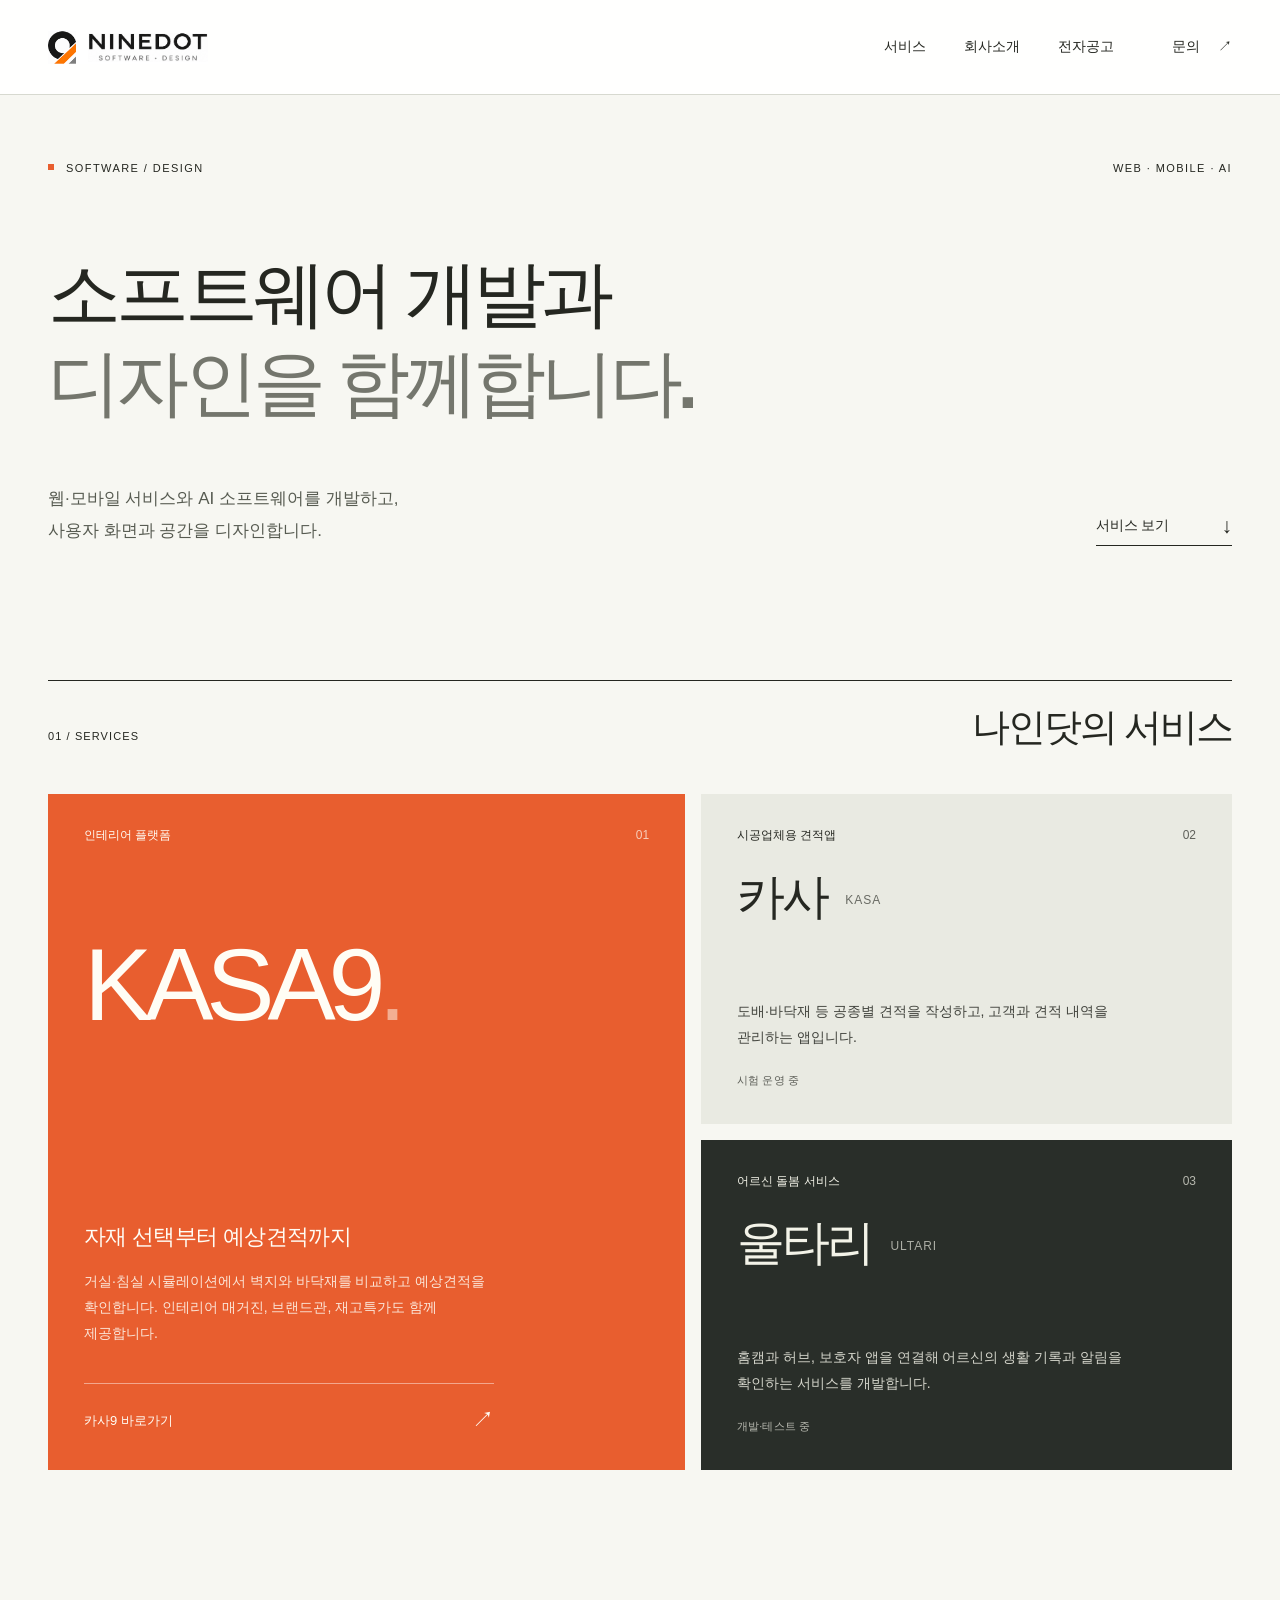
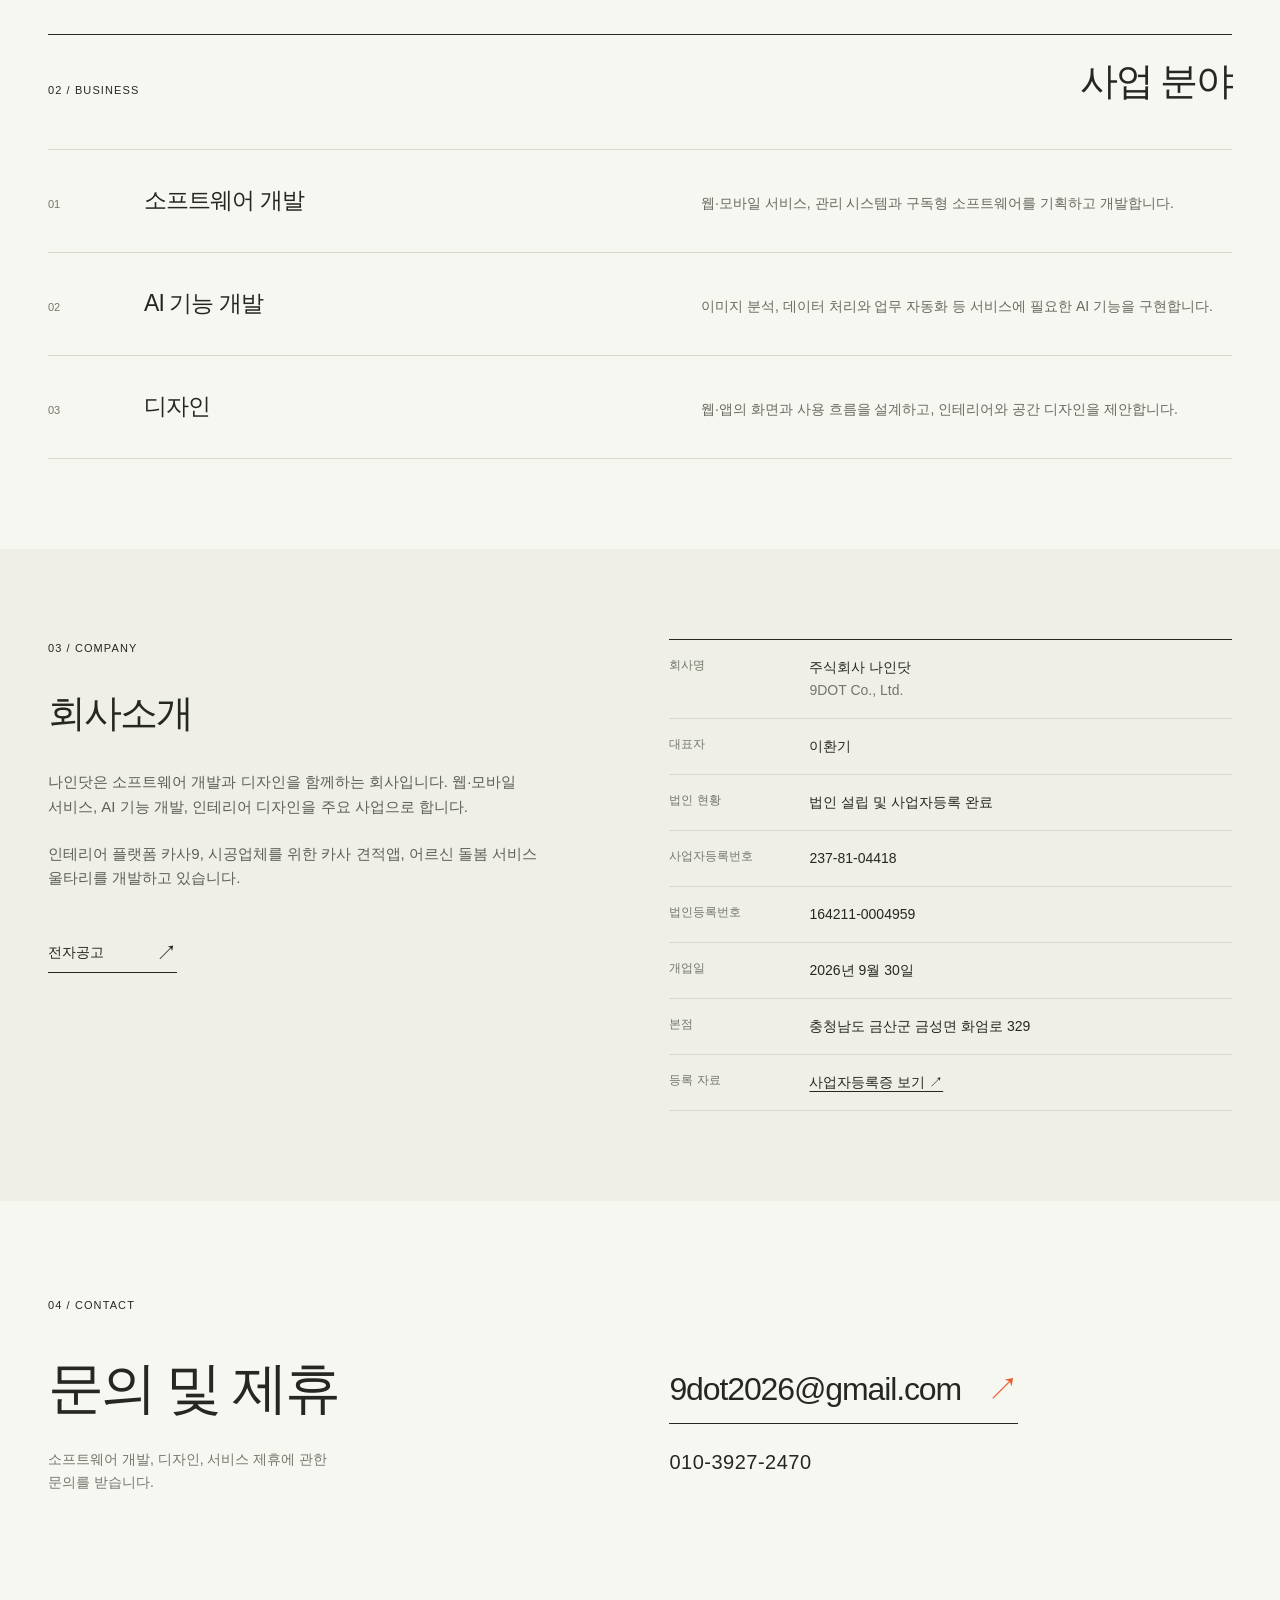
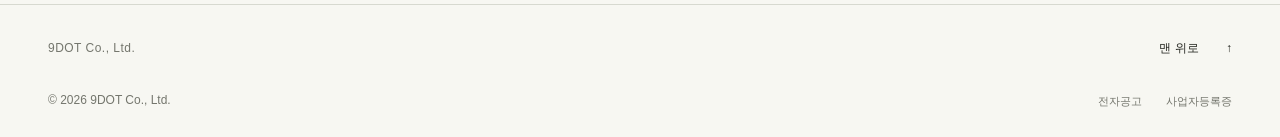
==== commit 92bd07b4: "Bound original logo in markup, remove sticky header and refresh stylesheets" ====
--- a/index.html
+++ b/index.html
@@ -11,13 +11,16 @@
 <meta property="og:url" content="https://9dot.life" />
 <title>NINE DOT | Software &amp; Design</title>
 <link rel="icon" href="assets/ninedot-favicon.svg" type="image/svg+xml" />
-<link rel="stylesheet" href="styles.css" />
+<link rel="stylesheet" href="styles-20261018-0444.css" />
 </head>
 <body>
 <a class="skip-link" href="#main">본문으로 바로가기</a>
-<header class="site-header" id="top">
+<header class="site-header" id="top" style="position:relative;top:auto;">
  <div class="container nav-wrap">
-  <a class="brand" href="#top" aria-label="NINE DOT 홈"><span class="brand-lockup" aria-hidden="true"><span class="ninedot-symbol"><img src="assets/ninedot-original.png" alt="" /></span><span class="ninedot-wordmark"><img src="assets/ninedot-original.png" alt="" /></span></span></a>
+  <a class="brand" href="#top" aria-label="NINE DOT 홈"><span class="brand-lockup" aria-hidden="true" style="display:inline-flex;align-items:center;gap:12px;width:160px;height:34px;overflow:hidden;flex:none;">
+   <svg xmlns="http://www.w3.org/2000/svg" width="28" height="33" viewBox="407 247 425 492" style="display:block;width:28px;height:33px;overflow:hidden;flex:none;"><image href="assets/ninedot-original.png" width="1254" height="1254" /></svg>
+   <svg xmlns="http://www.w3.org/2000/svg" width="120" height="29" viewBox="272 810 710 170" style="display:block;width:120px;height:29px;overflow:hidden;flex:none;"><image href="assets/ninedot-original.png" width="1254" height="1254" /></svg>
+  </span></a>
   <button class="menu-button" type="button" aria-expanded="false" aria-controls="primary-nav"><span></span><span></span><span class="sr-only">메뉴 열기</span></button>
   <nav id="primary-nav" class="primary-nav" aria-label="주요 메뉴"><a href="#products">서비스</a><a href="#about">회사소개</a><a href="notices.html">전자공고</a><a href="#contact">문의 <span aria-hidden="true">↗</span></a></nav>
  </div>
--- a/styles-20261018-0444.css
+++ b/styles-20261018-0444.css
@@ -0,0 +1,177 @@
+:root { --paper:#f7f7f2; --white:#fff; --ink:#252721; --muted:#74766d; --line:#d7d9d0; --accent:#e85e2f; --max:1240px; }
+* { box-sizing:border-box; }
+html { scroll-behavior:smooth; scroll-padding-top:106px; }
+body { margin:0; background:var(--paper); color:var(--ink); font-family:Pretendard,"Noto Sans KR",-apple-system,BlinkMacSystemFont,"Segoe UI",sans-serif; line-height:1.65; word-break:keep-all; }
+a { color:inherit; text-decoration:none; }
+button { font:inherit; }
+img { display:block; max-width:100%; }
+.container { width:min(calc(100% - 96px),var(--max)); margin-inline:auto; }
+.sr-only { position:absolute; width:1px; height:1px; padding:0; margin:-1px; overflow:hidden; clip:rect(0,0,0,0); white-space:nowrap; border:0; }
+.skip-link { position:fixed; top:-80px; left:20px; z-index:200; background:var(--ink); color:white; padding:12px 20px; }
+.skip-link:focus { top:12px; }
+a:focus-visible,button:focus-visible { outline:2px solid var(--accent); outline-offset:6px; }
+::selection { background:var(--accent); color:white; }
+.site-header { position:relative; top:auto; z-index:100; background:rgba(255,255,255,.96); border-bottom:1px solid var(--line); }
+.nav-wrap { min-height:94px; display:flex; align-items:center; justify-content:space-between; gap:28px; }
+.brand { display:inline-flex; align-items:center; font-size:20px; font-weight:650; letter-spacing:.04em; }
+.brand-lockup { display:inline-flex; align-items:center; gap:12px; width:160px; height:34px; overflow:hidden; padding:0; background:white; flex:none; }
+.primary-nav { display:flex; gap:38px; align-items:center; font-size:14px; font-weight:500; }
+.primary-nav a:hover { color:var(--accent); }
+.primary-nav a:last-child { margin-left:20px; }
+.primary-nav a:last-child span { margin-left:14px; }
+.menu-button { display:none; border:0; padding:10px 0 10px 10px; background:none; }
+.menu-button>span:not(.sr-only) { display:block; width:24px; height:1px; background:var(--ink); margin:6px 0; }
+.hero { padding-block:64px 60px; }
+.hero-topline { display:flex; justify-content:space-between; gap:24px; font-family:Arial,sans-serif; font-size:11px; letter-spacing:.13em; }
+.hero-topline p { margin:0; }
+.hero-topline p:first-child::before { content:""; display:inline-block; width:6px; height:6px; background:var(--accent); margin-right:12px; vertical-align:2px; }
+.hero h1 { margin:72px 0 56px; font-size:clamp(40px,5.7vw,82px); line-height:1.22; font-weight:550; letter-spacing:-.065em; }
+.hero h1 span { color:var(--muted); }
+.hero-bottom { display:flex; align-items:flex-end; justify-content:space-between; gap:28px; }
+.hero-bottom>p { margin:0; color:#575b51; font-size:17px; line-height:1.85; }
+.text-link { display:inline-flex; justify-content:space-between; gap:52px; align-items:center; border-bottom:1px solid var(--ink); padding-block:8px; font-size:14px; white-space:nowrap; }
+.text-link span { font-size:21px; line-height:1; }
+.text-link:hover { color:var(--accent); border-color:var(--accent); }
+.section { padding-block:74px 90px; }
+.section-heading { display:flex; justify-content:space-between; align-items:baseline; gap:30px; border-top:1px solid var(--ink); padding-top:22px; margin-bottom:42px; }
+.section-index { font-family:Arial,sans-serif; font-size:11px; font-weight:500; letter-spacing:.1em; }
+h2 { margin:0; font-size:clamp(26px,3vw,38px); font-weight:550; letter-spacing:-.055em; line-height:1.3; }
+.project-grid { display:grid; grid-template-columns:1.2fr 1fr; gap:16px; }
+.project { padding:32px 36px; display:flex; flex-direction:column; min-width:0; }
+.project-kasa9 { background:var(--accent); color:#fffdf5; grid-row:span 2; min-height:676px; }
+.project-estimate { background:#e9eae2; min-height:330px; }
+.project-ultari { background:#292e29; color:#f3f3e8; min-height:330px; }
+.project-top { display:flex; justify-content:space-between; align-items:center; gap:20px; font-size:12px; }
+.project-top p { margin:0; }
+.project-top>span { font-family:Arial,sans-serif; opacity:.7; }
+.project h3 { font-size:48px; font-weight:500; letter-spacing:-.06em; margin:22px 0; line-height:1.2; }
+.project-kasa9 h3 { font-family:Arial,sans-serif; font-size:clamp(70px,8vw,116px); letter-spacing:-.07em; font-weight:500; margin-top:78px; }
+.project-period { opacity:.5; }
+.project-sub { font-family:Arial,sans-serif; display:inline-block; margin-left:18px; font-size:12px; letter-spacing:.08em; vertical-align:middle; opacity:.65; }
+.project-bottom { margin-top:auto; max-width:410px; }
+.project-bottom p { font-size:14px; line-height:1.85; margin:0; opacity:.85; }
+.project-bottom .project-title { opacity:1; font-size:22px; font-weight:500; line-height:1.5; margin-bottom:16px; letter-spacing:-.03em; }
+.project-link { display:flex; justify-content:space-between; gap:20px; align-items:center; border-top:1px solid rgba(255,255,255,.45); margin-top:36px; padding-top:18px; font-size:13px; }
+.project-link span { font-size:22px; }
+.project-link:hover { opacity:.75; }
+.project-status { display:inline-block; margin-top:20px; font-size:11px; letter-spacing:.01em; opacity:.7; }
+.business-list { border-top:1px solid var(--line); }
+.business-list article { display:grid; grid-template-columns:70px 1fr 1fr; gap:26px; align-items:baseline; padding-block:32px; border-bottom:1px solid var(--line); }
+.row-index { font-size:11px; color:var(--muted); font-family:Arial,sans-serif; }
+.business-list h3 { font-size:23px; font-weight:500; margin:0; letter-spacing:-.04em; }
+.business-list p { color:#676b60; font-size:14px; margin:0; }
+.about-section { background:#efefe8; padding-block:90px; }
+.about-grid { display:grid; grid-template-columns:1fr 1.1fr; gap:110px; }
+.about-intro h2 { margin-block:32px; }
+.about-intro>p { font-size:15px; color:#5c6056; margin-block:22px; }
+.about-intro .text-link { margin-top:20px; }
+.company-facts { margin:0; border-top:1px solid var(--ink); }
+.company-facts>div { display:grid; grid-template-columns:118px 1fr; gap:22px; padding:16px 0; border-bottom:1px solid var(--line); }
+.company-facts dt { font-size:12px; color:#73776b; }
+.company-facts dd { font-size:14px; margin:0; min-width:0; overflow-wrap:anywhere; }
+.company-facts dd a { text-decoration:underline; text-underline-offset:4px; }
+.muted { color:var(--muted); }
+.contact-section { padding-block:95px 110px; }
+.contact-grid { display:grid; grid-template-columns:1fr 1.1fr; gap:110px; margin-top:36px; }
+.contact-grid h2 { font-size:clamp(34px,4.4vw,58px); }
+.contact-grid p { font-size:14px; color:var(--muted); margin:24px 0 0; }
+.contact-details { align-self:center; display:flex; flex-direction:column; align-items:flex-start; gap:22px; min-width:0; }
+.contact-email { font-size:clamp(18px,2.6vw,32px); line-height:1.5; letter-spacing:-.035em; border-bottom:1px solid var(--ink); padding-bottom:10px; overflow-wrap:anywhere; }
+.contact-email span { display:inline-block; margin-left:18px; color:var(--accent); }
+.contact-phone { font-family:Arial,sans-serif; font-size:20px; letter-spacing:.025em; }
+.site-footer { border-top:1px solid var(--line); padding:34px 0 26px; }
+.footer-top,.footer-bottom { display:flex; justify-content:space-between; align-items:center; gap:28px; }
+.footer-top { padding-bottom:32px; }
+.footer-top p { font-family:Arial,sans-serif; font-size:16px; letter-spacing:.04em; margin:0; }
+.footer-top>a { font-size:12px; }
+.footer-top>a span { margin-left:24px; }
+.footer-bottom { font-size:11px; color:var(--muted); }
+.footer-bottom p { margin:0; }
+.footer-bottom>div { display:flex; gap:24px; }
+/* Corporate notices share the same quiet typography and information hierarchy. */
+.notice-header { border-bottom:1px solid var(--line); padding-block:26px; background:white; }
+.notice-header .container { display:flex; justify-content:space-between; align-items:center; }
+.notice-header .container>a:last-child { font-size:13px; }
+.notice-container { max-width:900px; }
+.eyebrow { color:var(--muted); font-size:11px; font-family:Arial,sans-serif; letter-spacing:.1em; margin:0 0 24px; }
+.notice-container h1 { margin:0 0 30px; font-size:clamp(32px,4.6vw,54px); font-weight:500; letter-spacing:-.055em; line-height:1.35; }
+.notice-intro,.notice-date { color:var(--muted); font-size:14px; }
+.notice-list { list-style:none; padding:0; margin:54px 0 0; border-top:1px solid var(--ink); }
+.notice-list a { display:grid; grid-template-columns:auto 1fr auto auto; gap:24px; align-items:center; padding-block:28px; border-bottom:1px solid var(--line); }
+.notice-type,.notice-list time { font-size:12px; color:var(--muted); white-space:nowrap; }
+.notice-list strong { font-size:17px; font-weight:500; }
+.notice-list a:hover strong { color:var(--accent); }
+.notice-back { font-size:13px; text-decoration:underline; text-underline-offset:5px; }
+.notice-article { margin-top:52px; }
+.notice-article>p { margin-block:26px; font-size:15px; }
+.notice-article .company-facts { margin-top:40px; }
+.notice-document { text-decoration:underline; text-underline-offset:5px; }
+.notice-signature { text-align:right; line-height:2; padding-top:24px; }
+.notice-container+.site-footer { margin-top:60px; }
+body>.site-footer>.container>p { font-size:12px; color:var(--muted); }
+@media(max-width:1000px) {
+ .container { width:calc(100% - 56px); }
+ .hero h1 { font-size:6.8vw; }
+ .about-grid,.contact-grid { gap:60px; }
+ .project { padding:28px; }
+ .project-kasa9 { min-height:700px; }
+ .primary-nav { gap:28px; }
+ .company-facts>div { grid-template-columns:100px 1fr; gap:14px; }
+}
+@media(max-width:700px) {
+ html { scroll-padding-top:85px; }
+ .container { width:calc(100% - 40px); }
+ .nav-wrap { min-height:78px; }
+ .menu-button { display:block; }
+ .primary-nav { display:none; position:absolute; top:100%; left:0; right:0; background:white; padding:18px 20px 26px; border-bottom:1px solid var(--line); flex-direction:column; align-items:stretch; gap:0; }
+ .primary-nav.open { display:flex; }
+ .primary-nav a { padding-block:13px; border-bottom:1px solid #eee; }
+ .primary-nav a:last-child { margin-left:0; }
+ .hero { padding-block:36px 28px; }
+ .hero-topline { font-size:9px; letter-spacing:.08em; }
+ .hero-topline p:last-child { display:none; }
+ .hero h1 { font-size:clamp(29px,7.6vw,52px); margin:46px 0 32px; letter-spacing:-.065em; line-height:1.35; }
+ .hero-bottom { align-items:flex-start; flex-direction:column; gap:24px; }
+ .hero-bottom>p { font-size:14px; }
+ .text-link { font-size:12px; gap:45px; }
+ .section { padding-block:42px 48px; }
+ .section-heading { padding-top:18px; margin-bottom:26px; gap:20px; }
+ .section-index { font-size:9px; }
+ h2 { font-size:24px; }
+ .project-grid { grid-template-columns:1fr; gap:12px; }
+ .project { padding:26px; }
+ .project-kasa9 { grid-row:auto; min-height:460px; }
+ .project-kasa9 h3 { font-size:80px; margin-top:48px; }
+ .project-estimate,.project-ultari { min-height:310px; }
+ .project h3 { font-size:40px; }
+ .project-kasa9 h3 { font-size:80px; }
+ .project-bottom .project-title { font-size:20px; }
+ .project-bottom p { font-size:13px; }
+ .project-link { margin-top:28px; }
+ .business-list article { grid-template-columns:28px 1fr; gap:12px; padding-block:24px; }
+ .business-list h3 { font-size:20px; }
+ .business-list p { grid-column:2; font-size:13px; }
+ .about-section { padding-block:48px; }
+ .about-grid,.contact-grid { grid-template-columns:1fr; gap:34px; }
+ .about-intro h2 { margin-block:24px; }
+ .about-intro>p { font-size:14px; }
+ .company-facts>div { grid-template-columns:102px 1fr; }
+ .company-facts dt { font-size:11px; }
+ .company-facts dd { font-size:13px; }
+ .contact-section { padding-block:52px 62px; }
+ .contact-grid { margin-top:28px; }
+ .contact-grid h2 { font-size:36px; }
+ .contact-grid p { font-size:13px; margin-top:18px; }
+ .contact-email { font-size:clamp(17px,5.5vw,29px); }
+ .contact-phone { font-size:19px; }
+ .footer-top { padding-bottom:28px; }
+ .footer-bottom { align-items:flex-start; flex-direction:column; gap:16px; }
+ .notice-header { padding-block:24px; }
+ .notice-container h1 { font-size:31px; }
+ .notice-list a { grid-template-columns:1fr auto; gap:10px; }
+ .notice-list strong { grid-column:1/-1; grid-row:2; font-size:16px; }
+ .notice-list a>span:last-child { display:none; }
+ .notice-article { margin-top:40px; }
+ .notice-article>p { font-size:14px; }
+}
+@media(prefers-reduced-motion:reduce) { html { scroll-behavior:auto; } }
